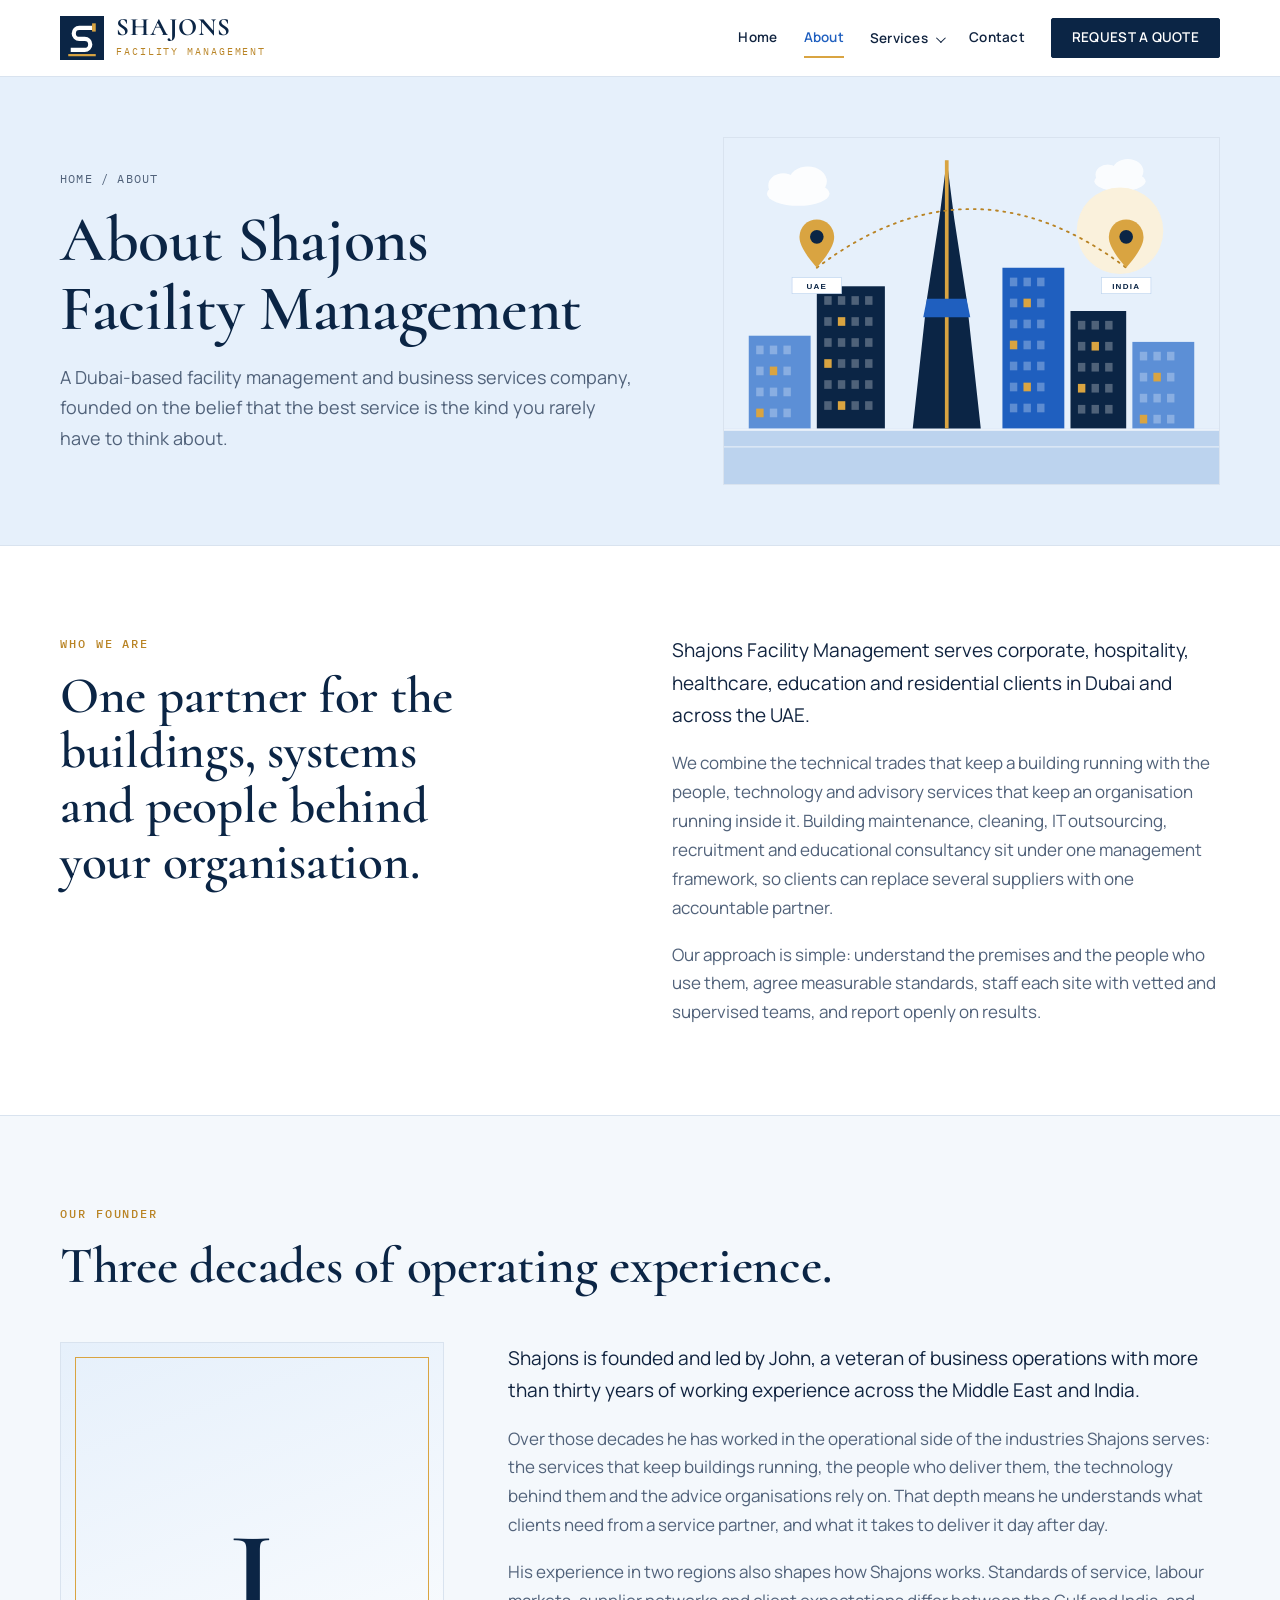
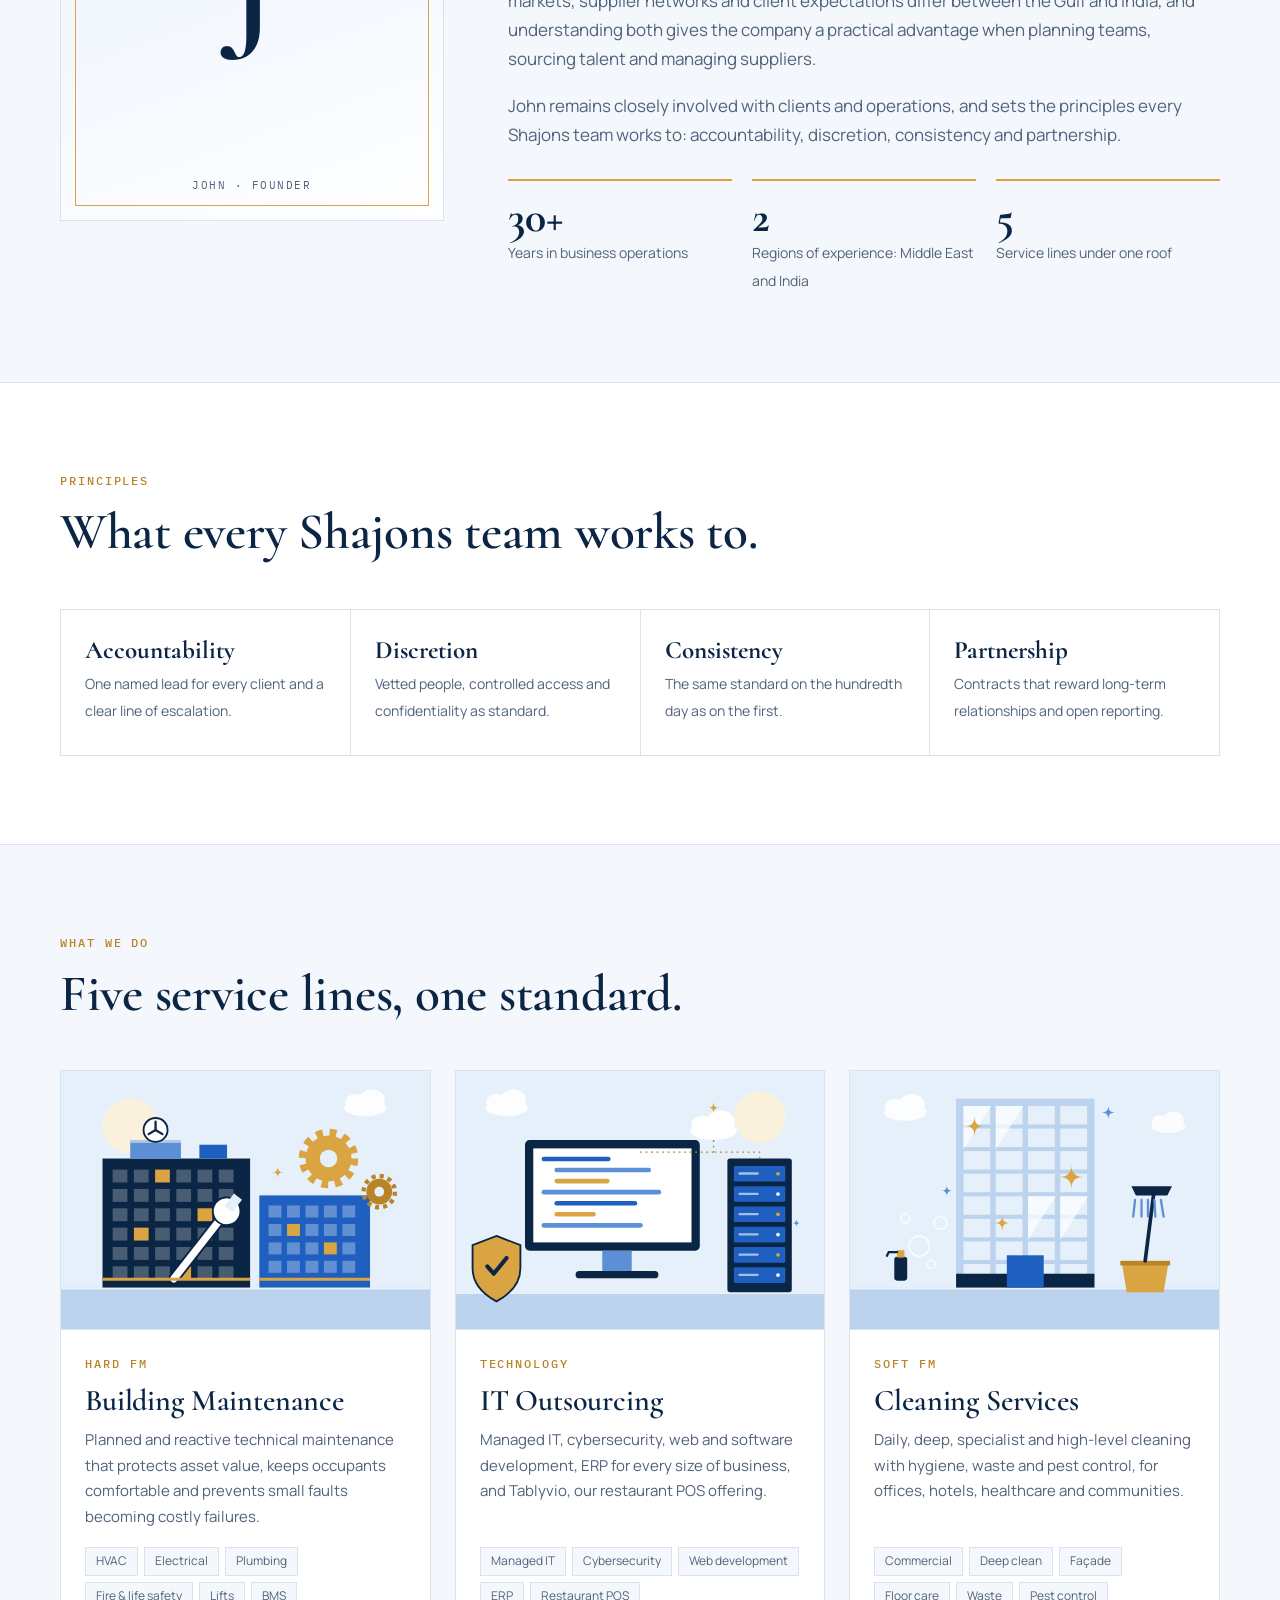
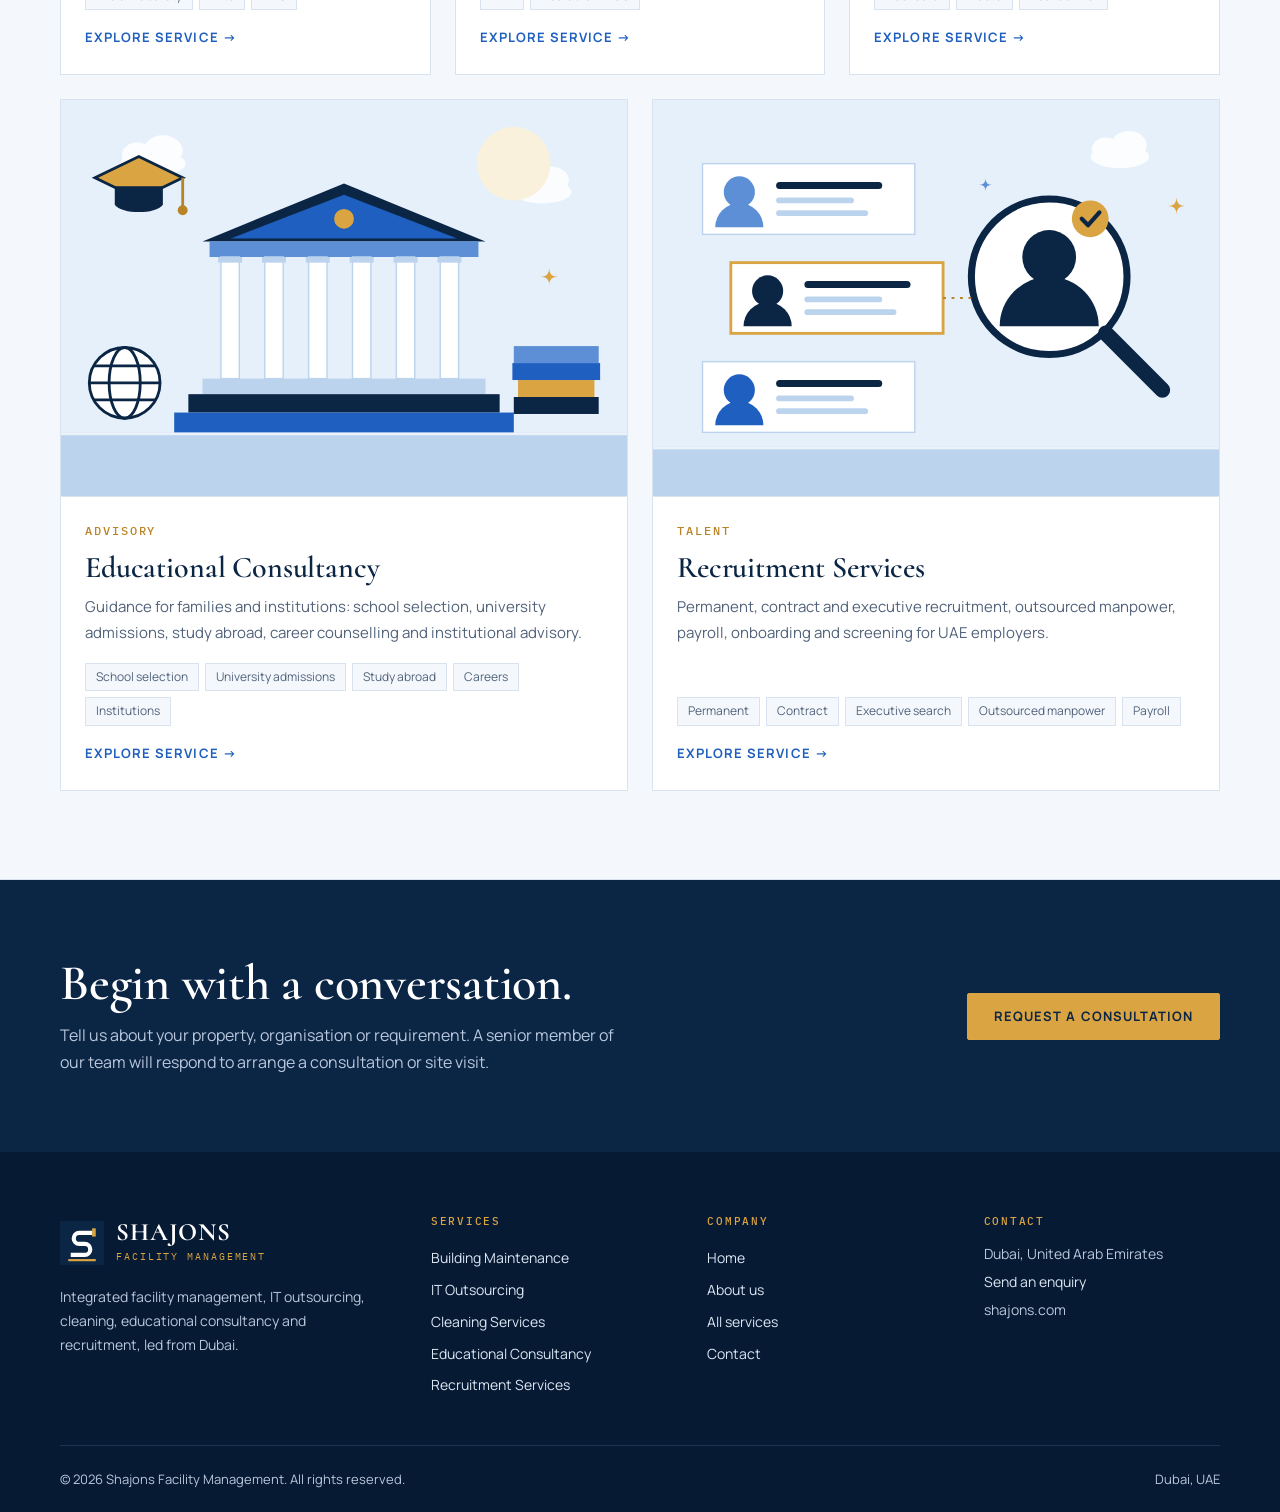
==== about.html @ c9ce4d41 "Add Shajons Facility Management website Multi-page static site: home, about, services overview, five" ====
<!doctype html>
<html lang="en">
<head>
<meta charset="utf-8">
<meta name="viewport" content="width=device-width, initial-scale=1, viewport-fit=cover">
<title>About Us | Shajons Facility Management</title>
<meta name="description" content="Shajons Facility Management is a Dubai-based company led by founder John, a veteran with over 30 years of business operations experience across the Middle East and India.">
<link rel="canonical" href="https://shajons.com/about.html">
<meta property="og:title" content="About Us | Shajons Facility Management">
<meta property="og:description" content="Shajons Facility Management is a Dubai-based company led by founder John, a veteran with over 30 years of business operations experience across the Middle East and India.">
<meta property="og:type" content="website">
<meta property="og:url" content="https://shajons.com/about.html">
<meta property="og:site_name" content="Shajons Facility Management">
<meta name="theme-color" content="#0B2545">
<link rel="icon" href="logo-mark.svg" type="image/svg+xml">
<link rel="preconnect" href="https://fonts.googleapis.com"><link rel="preconnect" href="https://fonts.gstatic.com" crossorigin>
<link href="https://fonts.googleapis.com/css2?family=Cormorant:ital,wght@0,500;0,600;0,700;1,500;1,600&family=Manrope:wght@400;500;600;700&family=IBM+Plex+Mono:wght@400;500&display=swap" rel="stylesheet">
<link rel="stylesheet" href="styles.css">

</head>
<body>
<svg xmlns="http://www.w3.org/2000/svg" aria-hidden="true" style="position:absolute;width:0;height:0;overflow:hidden">
<defs>
<symbol id="i-wrench" viewBox="0 0 24 24" fill="none" stroke="currentColor" stroke-width="1.6" stroke-linecap="round" stroke-linejoin="round"><path d="M14.7 6.3a4 4 0 0 0 5 5L12 19l-3-3 7.7-7.7"/><path d="M9 16 5 20a1.4 1.4 0 0 1-2-2l4-4"/><path d="M14.7 6.3a4 4 0 0 1 5-1l-2.4 2.4 1 1 2.4-2.4"/></symbol>
<symbol id="i-fan" viewBox="0 0 24 24" fill="none" stroke="currentColor" stroke-width="1.6" stroke-linecap="round" stroke-linejoin="round"><circle cx="12" cy="12" r="1.8"/><path d="M12 10.2C12 6 10 3 7 3c-2 0-2 3 0 5 1.5 1.4 3.200 2 5 2.200Z"/><path d="M13.800 12C18 12 21 10 21 7c0-2-3-2-5 0-1.400 1.500-2 3.200-2.200 5Z"/><path d="M12 13.800C12 18 14 21 17 21c2 0 2-3 0-5-1.500-1.400-3.200-2-5-2.200Z"/><path d="M10.200 12C6 12 3 14 3 17c0 2 3 2 5 0 1.400-1.500 2-3.200 2.200-5Z"/></symbol>
<symbol id="i-bolt" viewBox="0 0 24 24" fill="none" stroke="currentColor" stroke-width="1.6" stroke-linecap="round" stroke-linejoin="round"><path d="M13 2 4 14h7l-1 8 9-12h-7l1-8Z"/></symbol>
<symbol id="i-drop" viewBox="0 0 24 24" fill="none" stroke="currentColor" stroke-width="1.6" stroke-linecap="round" stroke-linejoin="round"><path d="M12 3s6 6.500 6 11a6 6 0 0 1-12 0c0-4.500 6-11 6-11Z"/><path d="M9.500 15a2.700 2.700 0 0 0 2.500 2"/></symbol>
<symbol id="i-flame" viewBox="0 0 24 24" fill="none" stroke="currentColor" stroke-width="1.6" stroke-linecap="round" stroke-linejoin="round"><path d="M12 3c1 3.500 5 5.500 5 10a5 5 0 0 1-10 0c0-2 1-3.200 2-4 .2 1.500 1 2.200 2 2.500C11 9 11 6 12 3Z"/></symbol>
<symbol id="i-lift" viewBox="0 0 24 24" fill="none" stroke="currentColor" stroke-width="1.6" stroke-linecap="round" stroke-linejoin="round"><rect x="4" y="3" width="16" height="18" rx="1.500"/><path d="M12 3v18"/><path d="m7.500 10 1.500-2 1.500 2M13.500 14l1.500 2 1.500-2"/></symbol>
<symbol id="i-sliders" viewBox="0 0 24 24" fill="none" stroke="currentColor" stroke-width="1.6" stroke-linecap="round" stroke-linejoin="round"><path d="M4 7h9M17 7h3M4 17h3M11 17h9"/><circle cx="15" cy="7" r="2"/><circle cx="9" cy="17" r="2"/></symbol>
<symbol id="i-brush" viewBox="0 0 24 24" fill="none" stroke="currentColor" stroke-width="1.6" stroke-linecap="round" stroke-linejoin="round"><rect x="4" y="3" width="14" height="6" rx="1"/><path d="M18 6h2v5h-8v3"/><rect x="10.500" y="14" width="3" height="7" rx="1"/></symbol>
<symbol id="i-leaf" viewBox="0 0 24 24" fill="none" stroke="currentColor" stroke-width="1.6" stroke-linecap="round" stroke-linejoin="round"><path d="M5 19c0-9 5-14 15-14 0 10-5 15-14 15"/><path d="M5 19c3-5 6-8 10-10"/></symbol>
<symbol id="i-gauge" viewBox="0 0 24 24" fill="none" stroke="currentColor" stroke-width="1.6" stroke-linecap="round" stroke-linejoin="round"><path d="M4 17a8 8 0 1 1 16 0"/><path d="m12 17 4-6"/><circle cx="12" cy="17" r="1"/></symbol>
<symbol id="i-headset" viewBox="0 0 24 24" fill="none" stroke="currentColor" stroke-width="1.6" stroke-linecap="round" stroke-linejoin="round"><path d="M4 14v-2a8 8 0 0 1 16 0v2"/><rect x="3" y="14" width="4" height="6" rx="1.500"/><rect x="17" y="14" width="4" height="6" rx="1.500"/><path d="M19 20c0 1.200-2 2-5 2"/></symbol>
<symbol id="i-monitor" viewBox="0 0 24 24" fill="none" stroke="currentColor" stroke-width="1.6" stroke-linecap="round" stroke-linejoin="round"><rect x="3" y="4" width="18" height="12" rx="1.500"/><path d="M8 20h8M12 16v4"/></symbol>
<symbol id="i-network" viewBox="0 0 24 24" fill="none" stroke="currentColor" stroke-width="1.6" stroke-linecap="round" stroke-linejoin="round"><rect x="9" y="3" width="6" height="5" rx="1"/><rect x="3" y="16" width="6" height="5" rx="1"/><rect x="15" y="16" width="6" height="5" rx="1"/><path d="M12 8v4M6 16v-4h12v4"/></symbol>
<symbol id="i-shield" viewBox="0 0 24 24" fill="none" stroke="currentColor" stroke-width="1.6" stroke-linecap="round" stroke-linejoin="round"><path d="M12 3 5 6v6c0 4.500 3 7.500 7 9 4-1.500 7-4.500 7-9V6l-7-3Z"/><path d="m9 12 2 2 4-4"/></symbol>
<symbol id="i-cloud" viewBox="0 0 24 24" fill="none" stroke="currentColor" stroke-width="1.6" stroke-linecap="round" stroke-linejoin="round"><path d="M7 18a4 4 0 0 1-.5-8A6 6 0 0 1 18 9.500 4.300 4.300 0 0 1 17.500 18H7Z"/></symbol>
<symbol id="i-code" viewBox="0 0 24 24" fill="none" stroke="currentColor" stroke-width="1.6" stroke-linecap="round" stroke-linejoin="round"><path d="m8 7-5 5 5 5M16 7l5 5-5 5M14 4l-4 16"/></symbol>
<symbol id="i-layout" viewBox="0 0 24 24" fill="none" stroke="currentColor" stroke-width="1.6" stroke-linecap="round" stroke-linejoin="round"><rect x="3" y="4" width="18" height="16" rx="1.500"/><path d="M3 9h18M9 9v11"/></symbol>
<symbol id="i-database" viewBox="0 0 24 24" fill="none" stroke="currentColor" stroke-width="1.6" stroke-linecap="round" stroke-linejoin="round"><ellipse cx="12" cy="6" rx="7" ry="3"/><path d="M5 6v6c0 1.700 3.100 3 7 3s7-1.300 7-3V6M5 12v6c0 1.700 3.100 3 7 3s7-1.300 7-3v-6"/></symbol>
<symbol id="i-phone" viewBox="0 0 24 24" fill="none" stroke="currentColor" stroke-width="1.6" stroke-linecap="round" stroke-linejoin="round"><rect x="7" y="2" width="10" height="20" rx="2"/><path d="M11 18h2"/></symbol>
<symbol id="i-receipt" viewBox="0 0 24 24" fill="none" stroke="currentColor" stroke-width="1.6" stroke-linecap="round" stroke-linejoin="round"><path d="M6 3h12v18l-3-2-3 2-3-2-3 2V3Z"/><path d="M9 8h6M9 12h6"/></symbol>
<symbol id="i-sparkle" viewBox="0 0 24 24" fill="none" stroke="currentColor" stroke-width="1.6" stroke-linecap="round" stroke-linejoin="round"><path d="M10 3c.6 4.500 2.500 6.400 7 7-4.500.6-6.400 2.500-7 7-.6-4.500-2.500-6.400-7-7 4.500-.6 6.400-2.500 7-7Z"/><path d="M18 15c.3 2 1 2.700 3 3-2 .3-2.700 1-3 3-.3-2-1-2.700-3-3 2-.3 2.700-1 3-3Z"/></symbol>
<symbol id="i-window" viewBox="0 0 24 24" fill="none" stroke="currentColor" stroke-width="1.6" stroke-linecap="round" stroke-linejoin="round"><rect x="4" y="3" width="16" height="18" rx="1"/><path d="M12 3v18M4 12h16"/></symbol>
<symbol id="i-recycle" viewBox="0 0 24 24" fill="none" stroke="currentColor" stroke-width="1.6" stroke-linecap="round" stroke-linejoin="round"><path d="M4 7h16M9 7V4h6v3M6 7l1 13h10l1-13M10 11v6M14 11v6"/></symbol>
<symbol id="i-bug" viewBox="0 0 24 24" fill="none" stroke="currentColor" stroke-width="1.6" stroke-linecap="round" stroke-linejoin="round"><rect x="8" y="8" width="8" height="12" rx="4"/><path d="M9 8a3 3 0 0 1 6 0M4 11h4M16 11h4M4 18h4M16 18h4M5 5l3 3M19 5l-3 3M12 12v8"/></symbol>
<symbol id="i-building" viewBox="0 0 24 24" fill="none" stroke="currentColor" stroke-width="1.6" stroke-linecap="round" stroke-linejoin="round"><rect x="5" y="3" width="10" height="18" rx="1"/><path d="M15 9h4v12h-4M8 7h4M8 11h4M8 15h4"/></symbol>
<symbol id="i-bed" viewBox="0 0 24 24" fill="none" stroke="currentColor" stroke-width="1.6" stroke-linecap="round" stroke-linejoin="round"><path d="M3 18V6M3 14h18v4M21 14v-2a3 3 0 0 0-3-3h-7v5"/><circle cx="7" cy="11" r="1.500"/></symbol>
<symbol id="i-cross" viewBox="0 0 24 24" fill="none" stroke="currentColor" stroke-width="1.6" stroke-linecap="round" stroke-linejoin="round"><rect x="4" y="4" width="16" height="16" rx="2"/><path d="M12 8v8M8 12h8"/></symbol>
<symbol id="i-cap" viewBox="0 0 24 24" fill="none" stroke="currentColor" stroke-width="1.6" stroke-linecap="round" stroke-linejoin="round"><path d="m2 9 10-5 10 5-10 5L2 9Z"/><path d="M6 11v5c2 2 10 2 12 0v-5M22 9v6"/></symbol>
<symbol id="i-book" viewBox="0 0 24 24" fill="none" stroke="currentColor" stroke-width="1.6" stroke-linecap="round" stroke-linejoin="round"><path d="M4 5a2 2 0 0 1 2-2h13v16H6a2 2 0 0 0-2 2V5Z"/><path d="M4 21h15M9 8h6"/></symbol>
<symbol id="i-globe" viewBox="0 0 24 24" fill="none" stroke="currentColor" stroke-width="1.6" stroke-linecap="round" stroke-linejoin="round"><circle cx="12" cy="12" r="9"/><path d="M3 12h18M12 3c3 3 3 15 0 18M12 3c-3 3-3 15 0 18"/></symbol>
<symbol id="i-compass" viewBox="0 0 24 24" fill="none" stroke="currentColor" stroke-width="1.6" stroke-linecap="round" stroke-linejoin="round"><circle cx="12" cy="12" r="9"/><path d="m15.500 8.500-2 5-5 2 2-5 5-2Z"/></symbol>
<symbol id="i-file" viewBox="0 0 24 24" fill="none" stroke="currentColor" stroke-width="1.6" stroke-linecap="round" stroke-linejoin="round"><path d="M6 3h8l4 4v14H6V3Z"/><path d="M14 3v4h4M9 12h6M9 16h6"/></symbol>
<symbol id="i-user" viewBox="0 0 24 24" fill="none" stroke="currentColor" stroke-width="1.6" stroke-linecap="round" stroke-linejoin="round"><circle cx="12" cy="8" r="4"/><path d="M4 21a8 8 0 0 1 16 0"/></symbol>
<symbol id="i-users" viewBox="0 0 24 24" fill="none" stroke="currentColor" stroke-width="1.6" stroke-linecap="round" stroke-linejoin="round"><circle cx="9" cy="8" r="3.500"/><path d="M2 20a7 7 0 0 1 14 0"/><circle cx="17" cy="9" r="2.500"/><path d="M18 14a6 6 0 0 1 4 6"/></symbol>
<symbol id="i-search" viewBox="0 0 24 24" fill="none" stroke="currentColor" stroke-width="1.6" stroke-linecap="round" stroke-linejoin="round"><circle cx="11" cy="11" r="7"/><path d="m21 21-5-5"/></symbol>
<symbol id="i-briefcase" viewBox="0 0 24 24" fill="none" stroke="currentColor" stroke-width="1.6" stroke-linecap="round" stroke-linejoin="round"><rect x="3" y="7" width="18" height="13" rx="1.500"/><path d="M9 7V4h6v3M3 13h18"/></symbol>
<symbol id="i-clock" viewBox="0 0 24 24" fill="none" stroke="currentColor" stroke-width="1.6" stroke-linecap="round" stroke-linejoin="round"><circle cx="12" cy="12" r="9"/><path d="M12 7v5l3 2"/></symbol>
<symbol id="i-wallet" viewBox="0 0 24 24" fill="none" stroke="currentColor" stroke-width="1.6" stroke-linecap="round" stroke-linejoin="round"><path d="M4 7a2 2 0 0 1 2-2h12v4M4 7v11a2 2 0 0 0 2 2h14V9H6a2 2 0 0 1-2-2Z"/><circle cx="16.500" cy="14.500" r="1"/></symbol>
<symbol id="i-badge" viewBox="0 0 24 24" fill="none" stroke="currentColor" stroke-width="1.6" stroke-linecap="round" stroke-linejoin="round"><circle cx="12" cy="9" r="6"/><path d="m8.500 14-1.500 7 5-3 5 3-1.500-7"/></symbol>
<symbol id="i-check" viewBox="0 0 24 24" fill="none" stroke="currentColor" stroke-width="2" stroke-linecap="round" stroke-linejoin="round"><path d="m5 12 5 5 9-10"/></symbol>
<symbol id="i-chart" viewBox="0 0 24 24" fill="none" stroke="currentColor" stroke-width="1.6" stroke-linecap="round" stroke-linejoin="round"><path d="M4 20V4M4 20h16"/><path d="M8 16v-4M12 16V8M16 16v-6"/></symbol>
<symbol id="i-kitchen" viewBox="0 0 24 24" fill="none" stroke="currentColor" stroke-width="1.6" stroke-linecap="round" stroke-linejoin="round"><path d="M6 14a4 4 0 0 1-1-7.800A5 5 0 0 1 15 5a4 4 0 0 1 3 7.200V14H6Z"/><path d="M6 14v6h12v-6"/></symbol>
<symbol id="i-layers" viewBox="0 0 24 24" fill="none" stroke="currentColor" stroke-width="1.6" stroke-linecap="round" stroke-linejoin="round"><path d="m12 3 9 5-9 5-9-5 9-5Z"/><path d="m3 13 9 5 9-5"/></symbol>
</defs>
</svg>

<a class="skip" href="#main">Skip to content</a>
<header class="top"><div class="wrap"><a class="brand" href="index.html" aria-label="Shajons Facility Management home"><img src="logo-mark.svg" alt="" width="44" height="44"><span><b>SHAJONS</b><small>Facility Management</small></span></a><button class="menu" id="menu" aria-expanded="false" aria-controls="nav" type="button">Menu</button><nav class="links" id="nav" aria-label="Primary"><a href="index.html">Home</a><a href="about.html" aria-current="page">About</a><div class="dd"><a href="services.html">Services</a><div class="dd-menu"><a href="building-maintenance.html">Building Maintenance</a><a href="it-outsourcing.html">IT Outsourcing</a><a href="cleaning-services.html">Cleaning Services</a><a href="educational-consultancy.html">Educational Consultancy</a><a href="recruitment-services.html">Recruitment Services</a></div></div><a href="contact.html">Contact</a><a class="btn" href="contact.html">Request a quote</a></nav></div></header>
<main id="main">

<div class="pagehead"><div class="wrap"><div><div class="crumbs"><a href="index.html">Home</a> / About</div>
<h1>About Shajons Facility Management</h1>
<p class="lede">A Dubai-based facility management and business services company, founded on the belief that the best service is the kind you rarely have to think about.</p></div>
<figure><img src="img/about.svg" alt="Illustration linking the UAE and India above a skyline" width="800" height="560"></figure></div></div>
<section><div class="wrap two"><div><div class="eyebrow">Who we are</div><h2 style="font-size:clamp(32px,4vw,52px);margin:14px 0 0">One partner for the buildings, systems and people behind your organisation.</h2></div>
<div class="prose"><p>Shajons Facility Management serves corporate, hospitality, healthcare, education and residential clients in Dubai and across the UAE.</p>
<p>We combine the technical trades that keep a building running with the people, technology and advisory services that keep an organisation running inside it. Building maintenance, cleaning, IT outsourcing, recruitment and educational consultancy sit under one management framework, so clients can replace several suppliers with one accountable partner.</p>
<p>Our approach is simple: understand the premises and the people who use them, agree measurable standards, staff each site with vetted and supervised teams, and report openly on results.</p></div></div></section>
<section class="alt" id="founder"><div class="wrap"><div class="sec-head"><div class="eyebrow">Our founder</div><h2>Three decades of operating experience.</h2></div>
<div class="founder"><div class="portrait" role="img" aria-label="Founder portrait placeholder"><span class="mono">J</span><small>John &middot; Founder</small></div>
<div><div class="prose"><p>Shajons is founded and led by John, a veteran of business operations with more than thirty years of working experience across the Middle East and India.</p>
<p>Over those decades he has worked in the operational side of the industries Shajons serves: the services that keep buildings running, the people who deliver them, the technology behind them and the advice organisations rely on. That depth means he understands what clients need from a service partner, and what it takes to deliver it day after day.</p>
<p>His experience in two regions also shapes how Shajons works. Standards of service, labour markets, supplier networks and client expectations differ between the Gulf and India, and understanding both gives the company a practical advantage when planning teams, sourcing talent and managing suppliers.</p>
<p>John remains closely involved with clients and operations, and sets the principles every Shajons team works to: accountability, discretion, consistency and partnership.</p></div>
<div class="facts"><div><b>30+</b><span>Years in business operations</span></div><div><b>2</b><span>Regions of experience: Middle East and India</span></div><div><b>5</b><span>Service lines under one roof</span></div></div></div></div></div></section>
<section><div class="wrap"><div class="sec-head"><div class="eyebrow">Principles</div><h2>What every Shajons team works to.</h2></div><div class="tiles"><div><b>Accountability</b><span>One named lead for every client and a clear line of escalation.</span></div><div><b>Discretion</b><span>Vetted people, controlled access and confidentiality as standard.</span></div><div><b>Consistency</b><span>The same standard on the hundredth day as on the first.</span></div><div><b>Partnership</b><span>Contracts that reward long-term relationships and open reporting.</span></div></div></div></section>
<section class="alt"><div class="wrap"><div class="sec-head"><div class="eyebrow">What we do</div><h2>Five service lines, one standard.</h2></div><div class="svc-grid"><a class="svc-card" href="building-maintenance.html"><img src="img/maintenance.svg" alt="" width="800" height="560" loading="lazy"><div class="body"><div class="eyebrow">Hard FM</div><h3>Building Maintenance</h3><p>Planned and reactive technical maintenance that protects asset value, keeps occupants comfortable and prevents small faults becoming costly failures.</p><div class="tags"><span>HVAC</span><span>Electrical</span><span>Plumbing</span><span>Fire &amp; life safety</span><span>Lifts</span><span>BMS</span></div><span class="more">Explore service &rarr;</span></div></a><a class="svc-card" href="it-outsourcing.html"><img src="img/it.svg" alt="" width="800" height="560" loading="lazy"><div class="body"><div class="eyebrow">Technology</div><h3>IT Outsourcing</h3><p>Managed IT, cybersecurity, web and software development, ERP for every size of business, and Tablyvio, our restaurant POS offering.</p><div class="tags"><span>Managed IT</span><span>Cybersecurity</span><span>Web development</span><span>ERP</span><span>Restaurant POS</span></div><span class="more">Explore service &rarr;</span></div></a><a class="svc-card" href="cleaning-services.html"><img src="img/cleaning.svg" alt="" width="800" height="560" loading="lazy"><div class="body"><div class="eyebrow">Soft FM</div><h3>Cleaning Services</h3><p>Daily, deep, specialist and high-level cleaning with hygiene, waste and pest control, for offices, hotels, healthcare and communities.</p><div class="tags"><span>Commercial</span><span>Deep clean</span><span>Façade</span><span>Floor care</span><span>Waste</span><span>Pest control</span></div><span class="more">Explore service &rarr;</span></div></a><a class="svc-card" href="educational-consultancy.html"><img src="img/education.svg" alt="" width="800" height="560" loading="lazy"><div class="body"><div class="eyebrow">Advisory</div><h3>Educational Consultancy</h3><p>Guidance for families and institutions: school selection, university admissions, study abroad, career counselling and institutional advisory.</p><div class="tags"><span>School selection</span><span>University admissions</span><span>Study abroad</span><span>Careers</span><span>Institutions</span></div><span class="more">Explore service &rarr;</span></div></a><a class="svc-card" href="recruitment-services.html"><img src="img/recruitment.svg" alt="" width="800" height="560" loading="lazy"><div class="body"><div class="eyebrow">Talent</div><h3>Recruitment Services</h3><p>Permanent, contract and executive recruitment, outsourced manpower, payroll, onboarding and screening for UAE employers.</p><div class="tags"><span>Permanent</span><span>Contract</span><span>Executive search</span><span>Outsourced manpower</span><span>Payroll</span></div><span class="more">Explore service &rarr;</span></div></a></div></div></section>
<div class="ctaband"><div class="wrap"><div><h2>Begin with a conversation.</h2><p>Tell us about your property, organisation or requirement. A senior member of our team will respond to arrange a consultation or site visit.</p></div><a class="btn gold" href="contact.html">Request a consultation</a></div></div>
</main>
<footer><div class="wrap"><div class="cols"><div class="about"><a class="brand" href="index.html"><img src="logo-mark.svg" alt="" width="44" height="44"><span><b>SHAJONS</b><small>Facility Management</small></span></a><p>Integrated facility management, IT outsourcing, cleaning, educational consultancy and recruitment, led from Dubai.</p></div><div><h4>Services</h4><a href="building-maintenance.html">Building Maintenance</a><a href="it-outsourcing.html">IT Outsourcing</a><a href="cleaning-services.html">Cleaning Services</a><a href="educational-consultancy.html">Educational Consultancy</a><a href="recruitment-services.html">Recruitment Services</a></div><div><h4>Company</h4><a href="index.html">Home</a><a href="about.html">About us</a><a href="services.html">All services</a><a href="contact.html">Contact</a></div><div><h4>Contact</h4><span>Dubai, United Arab Emirates</span><a href="contact.html">Send an enquiry</a><span>shajons.com</span></div></div><div class="legal"><span>&copy; <span id="yr">2026</span> Shajons Facility Management. All rights reserved.</span><span>Dubai, UAE</span></div></div></footer>
<script src="site.js"></script>
</body>
</html>
---- styles.css ----
/* Shajons Facility Management: bright corporate theme. Layout: white header, soft sky hero with illustration, alternating white/mist sections, one navy CTA band and footer. */
:root{
  --navy:#0B2545; --blue:#1F5FBF; --sky:#E6F0FB; --mist:#F4F8FC; --white:#FFFFFF;
  --gold:#B98425; --gold-bright:#D9A441; --gold-soft:#FAF1DC;
  --ink:#10233F; --muted:#51627A; --line:#D9E3EF;
  --display:"Cormorant","Cormorant Garamond",Georgia,"Times New Roman",serif;
  --body:"Manrope",system-ui,-apple-system,"Segoe UI",Roboto,sans-serif;
  --mono:"IBM Plex Mono",ui-monospace,Menlo,Consolas,monospace;
  color-scheme:light;
}
*{box-sizing:border-box}
html{scroll-behavior:smooth;scroll-padding-top:84px;-webkit-text-size-adjust:100%}
body{margin:0;background:var(--white);color:var(--ink);font-family:var(--body);font-size:16px;line-height:1.7;-webkit-font-smoothing:antialiased}
img,svg{max-width:100%}
a{color:var(--blue)}
h1,h2,h3,h4{font-family:var(--display);font-weight:600;line-height:1.08;margin:0;color:var(--navy);text-wrap:balance;letter-spacing:-.005em}
p{margin:0}
ul{margin:0;padding:0;list-style:none}
.wrap{max-width:1200px;margin:0 auto;padding-left:max(20px,env(safe-area-inset-left,0px));padding-right:max(20px,env(safe-area-inset-right,0px))}
.eyebrow{font-family:var(--mono);font-size:12px;letter-spacing:.16em;text-transform:uppercase;color:var(--gold);font-weight:500}
:focus-visible{outline:2px solid var(--blue);outline-offset:3px}
.skip{position:absolute;left:-999px;top:8px;background:var(--navy);color:#fff;padding:10px 14px;z-index:100}
.skip:focus{left:8px}

/* buttons */
.btn{display:inline-flex;align-items:center;justify-content:center;gap:10px;font:700 13px/1 var(--body);letter-spacing:.08em;text-transform:uppercase;text-decoration:none;padding:16px 26px;border:1.5px solid var(--navy);background:var(--navy);color:#fff;cursor:pointer;border-radius:2px;transition:background .15s,color .15s}
.btn:hover{background:#fff;color:var(--navy)}
.btn.gold{background:var(--gold-bright);border-color:var(--gold-bright);color:var(--navy)}
.btn.gold:hover{background:transparent;color:var(--gold-bright)}
.btn.line{background:transparent;color:var(--navy)}
.btn.line:hover{background:var(--navy);color:#fff}
.btn.light{background:transparent;border-color:#fff;color:#fff}
.btn.light:hover{background:#fff;color:var(--navy)}

/* header */
header.top{position:sticky;top:0;z-index:50;background:rgba(255,255,255,.96);border-bottom:1px solid var(--line);padding-top:env(safe-area-inset-top,0px)}
.top .wrap{display:flex;align-items:center;justify-content:space-between;gap:20px;min-height:76px}
.brand{display:flex;align-items:center;gap:12px;text-decoration:none;color:var(--navy);min-width:0}
.brand img{width:44px;height:44px;display:block;flex:none}
.brand b{display:block;font-family:var(--display);font-weight:700;font-size:25px;letter-spacing:.04em;line-height:1;color:var(--navy)}
.brand small{display:block;font-family:var(--mono);font-size:9.5px;letter-spacing:.2em;text-transform:uppercase;color:var(--gold);margin-top:4px;white-space:nowrap}
nav.links{display:flex;gap:26px;align-items:center}
nav.links a{font-size:13.5px;font-weight:600;letter-spacing:.02em;text-decoration:none;color:var(--ink);padding:8px 0;border-bottom:2px solid transparent}
nav.links a:hover,nav.links a[aria-current="page"]{color:var(--blue);border-color:var(--gold-bright)}
nav.links .btn{padding:12px 20px;border-bottom:1.5px solid var(--navy);color:#fff}
nav.links .btn:hover{color:var(--navy)}
.menu{display:none;background:none;border:1.5px solid var(--navy);color:var(--navy);padding:10px 14px;font:700 12px var(--body);letter-spacing:.1em;text-transform:uppercase;cursor:pointer;border-radius:2px}

/* hero */
.hero{background:var(--sky);border-bottom:1px solid var(--line);overflow:hidden}
.hero .wrap{display:grid;grid-template-columns:minmax(0,1.05fr) minmax(0,.95fr);gap:56px;align-items:center;padding-block:72px}
.hero h1{font-size:clamp(42px,5.6vw,78px);margin:20px 0 22px;font-weight:600}
.hero h1 em{font-style:italic;color:var(--gold)}
.hero .lede{max-width:560px;font-size:18px;color:var(--muted)}
.cta{display:flex;flex-wrap:wrap;gap:14px;margin-top:34px}
.hero figure{margin:0;position:relative}
.hero figure img{display:block;width:100%;height:auto;border:1px solid var(--line);background:#fff}
.hero figure::after{content:"";position:absolute;right:-14px;bottom:-14px;width:46%;height:46%;border:2px solid var(--gold-bright);z-index:-1}
.hero .proof{display:flex;flex-wrap:wrap;gap:10px 26px;margin-top:34px;font-size:14px;color:var(--ink);font-weight:600}
.hero .proof span{display:flex;align-items:center;gap:8px}
.hero .proof svg{width:18px;height:18px;color:var(--gold)}

/* page head (inner pages) */
.pagehead{background:var(--sky);border-bottom:1px solid var(--line)}
.pagehead .wrap{display:grid;grid-template-columns:minmax(0,1.1fr) minmax(0,.9fr);gap:56px;align-items:center;padding-block:60px}
.crumbs{font-family:var(--mono);font-size:12px;letter-spacing:.1em;text-transform:uppercase;color:var(--muted)}
.crumbs a{color:var(--muted);text-decoration:none}
.crumbs a:hover{color:var(--blue)}
.pagehead h1{font-size:clamp(38px,5vw,68px);margin:16px 0 18px}
.pagehead p.lede{font-size:18px;color:var(--muted);max-width:580px}
.pagehead figure{margin:0}
.pagehead figure img{display:block;width:100%;height:auto;border:1px solid var(--line);background:#fff}
.pagehead .jump{display:flex;flex-wrap:wrap;gap:8px;margin-top:26px}
.pagehead .jump a{font-size:13px;font-weight:600;text-decoration:none;color:var(--navy);background:#fff;border:1px solid var(--line);padding:8px 14px;border-radius:2px}
.pagehead .jump a:hover{border-color:var(--gold-bright);color:var(--blue)}

section{padding-block:88px}
section.alt{background:var(--mist);border-block:1px solid var(--line)}
.sec-head{max-width:780px;margin-bottom:48px}
.sec-head h2{font-size:clamp(32px,4vw,52px);margin:14px 0 16px}
.sec-head p{color:var(--muted);font-size:17px}
.two{display:grid;grid-template-columns:minmax(0,1fr) minmax(0,1fr);gap:64px;align-items:start}
.two.center{align-items:center}
.prose{display:flex;flex-direction:column;gap:18px;color:var(--muted);font-size:17px}
.prose p:first-child{color:var(--ink);font-size:19px}
.prose h3{font-size:30px;color:var(--navy);margin-top:10px}
.pic{margin:0}
.pic img{display:block;width:100%;height:auto;border:1px solid var(--line);background:#fff}
.pic figcaption{font-size:12.5px;color:var(--muted);margin-top:8px;font-family:var(--mono);letter-spacing:.04em}

/* strip */
.strip{background:#fff;border-bottom:1px solid var(--line)}
.strip .wrap{display:grid;grid-template-columns:repeat(4,minmax(0,1fr))}
.strip .c{padding:26px 24px 26px 0;margin-right:24px;border-right:1px solid var(--line)}
.strip .c:last-child{border-right:0;margin-right:0}
.strip b{display:block;font-family:var(--display);font-weight:700;font-size:24px;line-height:1.15;color:var(--navy);margin-bottom:4px}
.strip span{font-size:14px;color:var(--muted)}

/* service cards (home + overview) */
.svc-grid{display:grid;grid-template-columns:repeat(6,minmax(0,1fr));gap:24px}
.svc-card{grid-column:span 2;display:flex;flex-direction:column;background:#fff;border:1px solid var(--line);text-decoration:none;color:inherit;transition:border-color .15s,transform .15s}
.svc-card:nth-child(4),.svc-card:nth-child(5){grid-column:span 3}
.svc-card:hover{border-color:var(--gold-bright);transform:translateY(-3px)}
.svc-card img{display:block;width:100%;height:auto;border-bottom:1px solid var(--line);background:var(--sky)}
.svc-card .body{padding:24px 24px 26px;display:flex;flex-direction:column;gap:10px;flex:1}
.svc-card h3{font-size:30px}
.svc-card p{color:var(--muted);font-size:15px}
.svc-card .tags{display:flex;flex-wrap:wrap;gap:6px;margin-top:auto;padding-top:8px}
.svc-card .tags span{font-size:12px;background:var(--mist);border:1px solid var(--line);padding:3px 10px;color:var(--muted)}
.svc-card .more{font-weight:700;font-size:13px;letter-spacing:.08em;text-transform:uppercase;color:var(--blue);margin-top:6px}

/* category cards */
.cat-grid{display:grid;grid-template-columns:repeat(3,minmax(0,1fr));gap:24px}
.cat{background:#fff;border:1px solid var(--line);padding:28px 26px 30px;display:flex;flex-direction:column;gap:12px}
.cat .ico{width:52px;height:52px;background:var(--gold-soft);display:grid;place-items:center;color:var(--gold);border-radius:2px}
.cat .ico svg{width:28px;height:28px}
.cat h3{font-size:27px}
.cat p{font-size:14.5px;color:var(--muted)}
.cat ul{margin-top:4px;display:grid;gap:7px;border-top:1px solid var(--line);padding-top:14px}
.cat li{position:relative;padding-left:20px;font-size:14px;color:var(--ink)}
.cat li::before{content:"";position:absolute;left:0;top:.72em;width:9px;height:1.5px;background:var(--gold-bright)}
section.alt .cat{background:#fff}

/* check list, tiles */
.checks{display:grid;gap:12px}
.checks li{position:relative;padding-left:30px;color:var(--ink);font-size:16px}
.checks li::before{content:"";position:absolute;left:0;top:.38em;width:16px;height:16px;border:1.5px solid var(--gold);border-radius:50%;background:radial-gradient(circle,var(--gold) 38%,transparent 42%)}
.tiles{display:grid;grid-template-columns:repeat(4,minmax(0,1fr));border-top:1px solid var(--line);border-left:1px solid var(--line);background:#fff}
.tiles.three{grid-template-columns:repeat(3,minmax(0,1fr))}
.tiles div{padding:26px 24px 30px;border-right:1px solid var(--line);border-bottom:1px solid var(--line)}
.tiles b{display:block;font-family:var(--display);font-size:25px;font-weight:700;color:var(--navy);line-height:1.15;margin-bottom:6px}
.tiles span{font-size:14px;color:var(--muted)}

/* process */
.steps{display:grid;grid-template-columns:repeat(4,minmax(0,1fr));gap:0;counter-reset:s}
.steps li{counter-increment:s;padding:26px 26px 6px 0;margin-right:26px;border-top:2px solid var(--gold-bright)}
.steps li:last-child{margin-right:0}
.steps li::before{content:"0" counter(s);font-family:var(--mono);font-size:12px;letter-spacing:.14em;color:var(--gold);display:block;margin-bottom:14px}
.steps h3{font-size:27px;margin-bottom:8px}
.steps p{font-size:14.5px;color:var(--muted)}

/* two-column comparison */
.compare{display:grid;grid-template-columns:repeat(2,minmax(0,1fr));gap:24px}
.compare .col{background:#fff;border:1px solid var(--line);padding:32px 30px}
.compare .col.feature{border-color:var(--gold-bright);box-shadow:0 0 0 1px var(--gold-bright) inset}
.compare h3{font-size:32px;margin:10px 0 12px}
.compare p{color:var(--muted);font-size:15px;margin-bottom:16px}

/* Tablyvio */
.tab-hero{display:grid;grid-template-columns:minmax(0,.9fr) minmax(0,1.1fr);gap:56px;align-items:center}
.tab-badge{display:inline-flex;align-items:center;gap:10px;background:var(--navy);color:#fff;font-family:var(--mono);font-size:12px;letter-spacing:.14em;text-transform:uppercase;padding:8px 14px;border-radius:2px}
.tab-badge i{width:8px;height:8px;background:var(--gold-bright);display:block;border-radius:50%}
.shots{display:grid;grid-template-columns:repeat(2,minmax(0,1fr));gap:20px}
.shot{margin:0;background:#fff;border:1px solid var(--line);padding:12px}
.shot img{display:block;width:100%;height:auto;border:1px solid var(--line)}
.shot figcaption{font-size:13px;color:var(--ink);padding:10px 4px 2px;font-weight:600}
.shot figcaption small{display:block;font-weight:400;color:var(--muted);font-size:12.5px}

/* founder */
.founder{display:grid;grid-template-columns:minmax(0,.7fr) minmax(0,1.3fr);gap:64px;align-items:start}
.portrait{aspect-ratio:4/5;background:linear-gradient(160deg,var(--sky),#fff);border:1px solid var(--line);display:grid;place-items:center;position:relative;max-width:100%}
.portrait::after{content:"";position:absolute;inset:14px;border:1.5px solid var(--gold-bright);pointer-events:none}
.portrait .mono{font-family:var(--display);font-size:140px;font-weight:600;color:var(--navy);line-height:1}
.portrait small{position:absolute;bottom:26px;left:0;right:0;text-align:center;font-family:var(--mono);font-size:11px;letter-spacing:.14em;text-transform:uppercase;color:var(--muted)}
.facts{display:grid;grid-template-columns:repeat(3,minmax(0,1fr));gap:20px;margin-top:30px}
.facts div{border-top:2px solid var(--gold-bright);padding-top:14px}
.facts b{display:block;font-family:var(--display);font-size:44px;font-weight:700;color:var(--navy);line-height:1}
.facts span{font-size:14px;color:var(--muted)}

/* faq */
.faq{display:grid;gap:0;border-top:1px solid var(--line)}
.faq details{border-bottom:1px solid var(--line);padding:20px 0}
.faq summary{cursor:pointer;font-family:var(--display);font-size:24px;font-weight:600;color:var(--navy);list-style:none;display:flex;justify-content:space-between;gap:16px}
.faq summary::-webkit-details-marker{display:none}
.faq summary::after{content:"+";font-family:var(--body);color:var(--gold);font-size:24px;line-height:1}
.faq details[open] summary::after{content:"\2212"}
.faq p{margin-top:12px;color:var(--muted);max-width:760px}

/* cta band */
.ctaband{background:var(--navy);color:#fff;padding-block:76px}
.ctaband .wrap{display:flex;flex-wrap:wrap;gap:28px 48px;align-items:center;justify-content:space-between}
.ctaband h2{color:#fff;font-size:clamp(32px,4vw,50px);max-width:640px}
.ctaband p{color:#B9C7DB;margin-top:12px;max-width:560px}

/* contact */
.contact{display:grid;grid-template-columns:minmax(0,.85fr) minmax(0,1.15fr);gap:64px}
.contact dl{margin:30px 0 0;display:grid;gap:20px}
.contact dt{font-family:var(--mono);font-size:11px;letter-spacing:.16em;text-transform:uppercase;color:var(--gold)}
.contact dd{margin:4px 0 0;color:var(--ink)}
form.enq{display:grid;grid-template-columns:repeat(2,minmax(0,1fr));gap:20px;background:#fff;border:1px solid var(--line);padding:34px 32px}
form.enq .full{grid-column:1/-1}
form.enq label{display:block;font-family:var(--mono);font-size:11px;letter-spacing:.14em;text-transform:uppercase;color:var(--muted);margin-bottom:6px}
form.enq input,form.enq select,form.enq textarea{width:100%;font:400 16px var(--body);color:var(--ink);background:var(--mist);border:1px solid var(--line);padding:12px 14px;border-radius:2px}
form.enq textarea{min-height:130px;resize:vertical}
form.enq input:focus,form.enq select:focus,form.enq textarea:focus{outline:none;border-color:var(--blue);background:#fff}
.hp{position:absolute;left:-9999px}
#msg{font-size:14px;color:var(--blue);min-height:22px}

/* footer */
footer{background:#071A33;color:#B9C7DB;padding-top:64px;font-size:14px}
footer .cols{display:grid;grid-template-columns:1.4fr 1fr 1fr 1fr;gap:40px;padding-bottom:44px}
footer h4{font-family:var(--mono);font-size:11px;letter-spacing:.16em;text-transform:uppercase;color:var(--gold-bright);font-weight:500;margin-bottom:14px}
footer a{color:#DCE6F3;text-decoration:none;display:block;padding:4px 0}
footer a:hover{color:var(--gold-bright)}
footer .brand b,footer .brand{color:#fff}
footer .brand small{color:var(--gold-bright)}
footer .about p{margin-top:16px;max-width:320px}
footer .legal{border-top:1px solid #1B3355;padding-block:22px;display:flex;flex-wrap:wrap;justify-content:space-between;gap:10px;font-size:13px}

@media (max-width:1020px){
  nav.links{display:none}
  nav.links.open{display:flex;position:absolute;top:100%;left:0;right:0;flex-direction:column;align-items:stretch;gap:0;background:#fff;border-bottom:1px solid var(--line);padding:8px max(20px,env(safe-area-inset-left,0px)) 20px;box-shadow:0 14px 24px rgba(11,37,69,.08)}
  nav.links.open a{padding:15px 0;border-bottom:1px solid var(--line);font-size:15px}
  nav.links.open .btn{margin-top:14px;text-align:center}
  .menu{display:block}
  .hero .wrap,.pagehead .wrap,.two,.tab-hero,.founder,.contact{grid-template-columns:minmax(0,1fr);gap:40px}
  .hero .wrap{padding-block:48px}
  .pagehead .wrap{padding-block:44px}
  .svc-grid{grid-template-columns:minmax(0,1fr) minmax(0,1fr)}
  .svc-card,.svc-card:nth-child(4),.svc-card:nth-child(5){grid-column:span 1}
  .svc-card:nth-child(5){grid-column:span 2}
  .cat-grid{grid-template-columns:repeat(2,minmax(0,1fr))}
  .tiles,.tiles.three{grid-template-columns:repeat(2,minmax(0,1fr))}
  .steps{grid-template-columns:repeat(2,minmax(0,1fr));row-gap:28px}
  .strip .wrap{grid-template-columns:repeat(2,minmax(0,1fr))}
  .strip .c{border-right:0;margin-right:0;border-bottom:1px solid var(--line)}
  footer .cols{grid-template-columns:1fr 1fr}
  .portrait{max-width:340px}
  section{padding-block:64px}
}
@media (max-width:640px){
  .svc-grid,.cat-grid,.tiles,.tiles.three,.steps,.strip .wrap,.compare,.shots,.facts,form.enq{grid-template-columns:minmax(0,1fr)}
  .svc-card:nth-child(5){grid-column:span 1}
  .steps li{margin-right:0}
  .brand small{display:none}
  .brand b{font-size:22px}
  .hero h1{font-size:40px}
  form.enq{padding:24px 20px}
  footer .cols{grid-template-columns:minmax(0,1fr);gap:28px}
  .cta .btn{width:100%}
  .ctaband .btn{width:100%}
}
@media (prefers-reduced-motion:reduce){html{scroll-behavior:auto}.svc-card{transition:none}.svc-card:hover{transform:none}}

/* services dropdown */
.dd{position:relative}
.dd>a::after{content:"";display:inline-block;width:6px;height:6px;border-right:1.5px solid currentColor;border-bottom:1.5px solid currentColor;transform:rotate(45deg) translateY(-2px);margin-left:8px}
.dd-menu{display:none;position:absolute;top:100%;left:-18px;min-width:290px;background:#fff;border:1px solid var(--line);box-shadow:0 18px 32px rgba(11,37,69,.10);padding:10px 0;z-index:60}
.dd:hover .dd-menu,.dd:focus-within .dd-menu{display:block}
.dd-menu a{display:block;padding:11px 22px;border-bottom:0!important;font-size:14px}
.dd-menu a:hover{background:var(--mist)}
@media (max-width:1020px){
  .dd>a::after{display:none}
  .dd-menu{display:block;position:static;border:0;box-shadow:none;padding:0 0 0 14px;min-width:0}
  .dd-menu a{padding:13px 0;border-bottom:1px solid var(--line)!important;font-size:14.5px;color:var(--muted)}
}
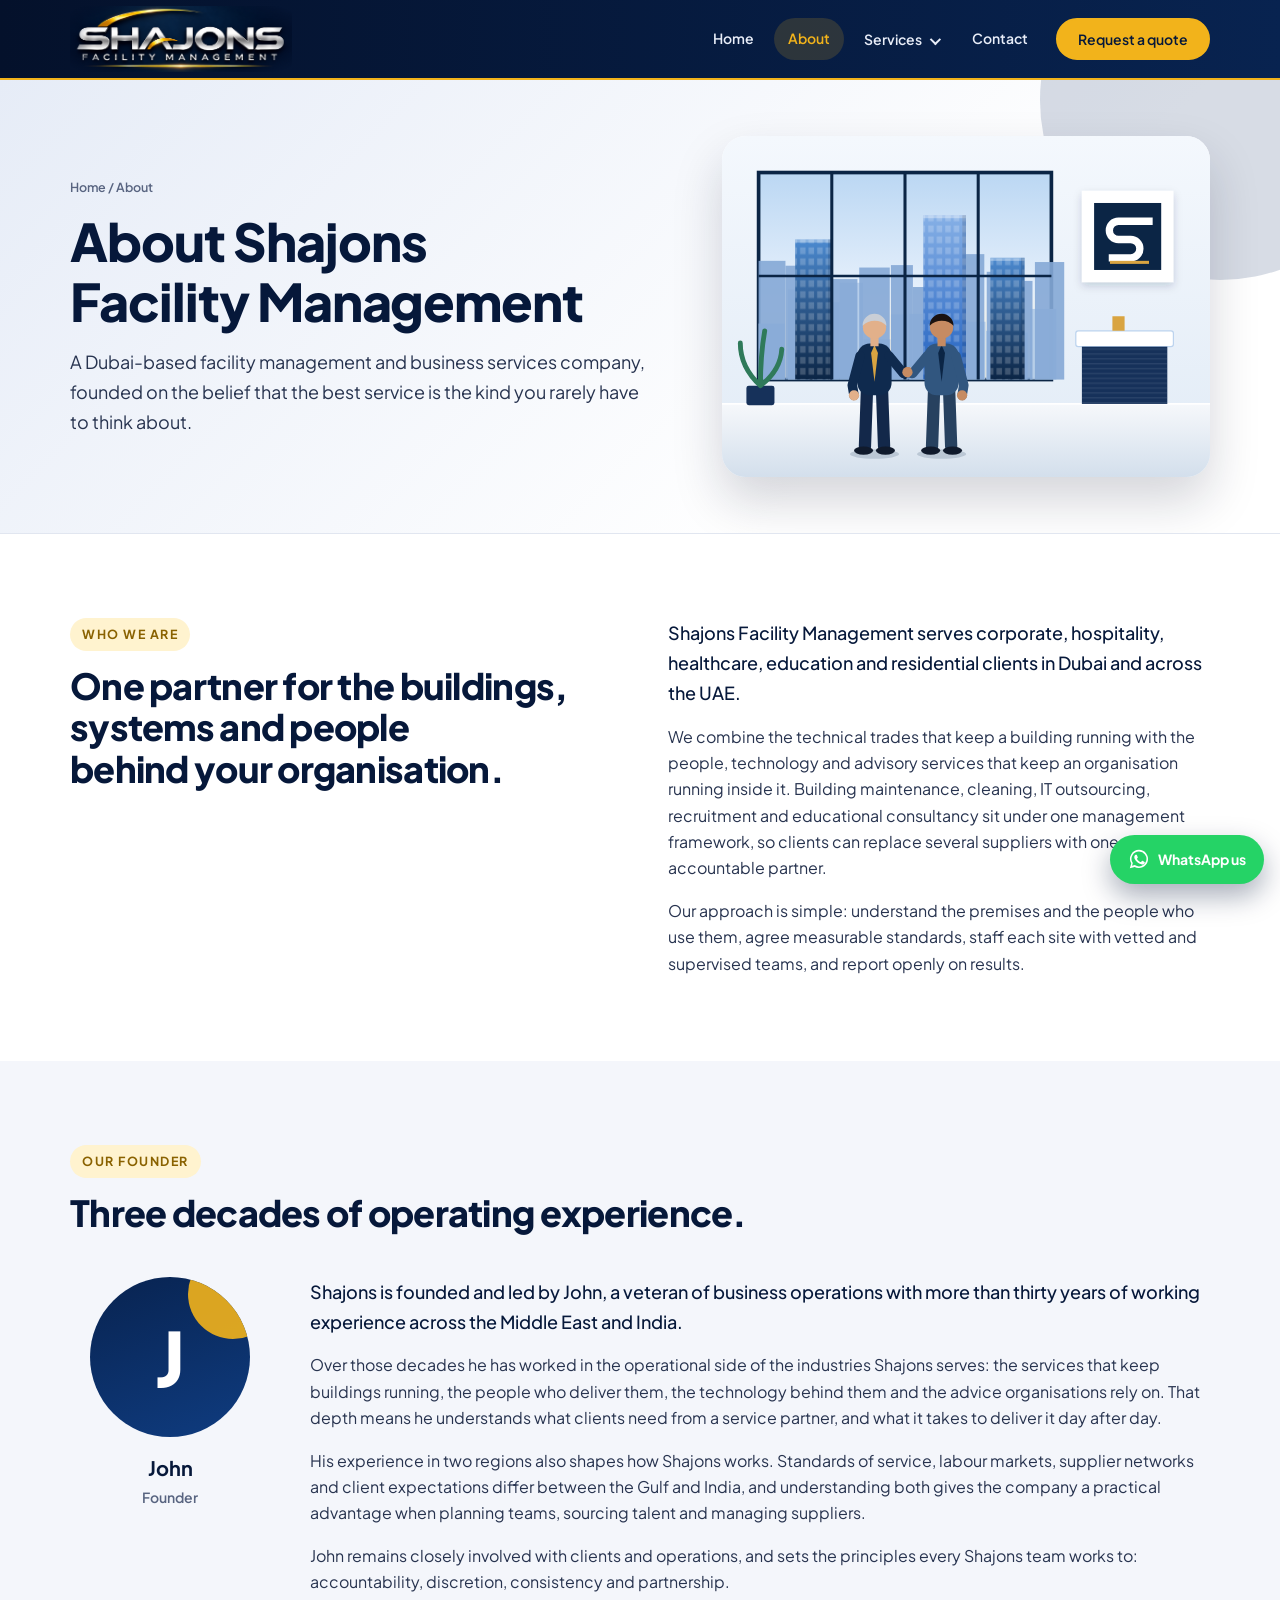
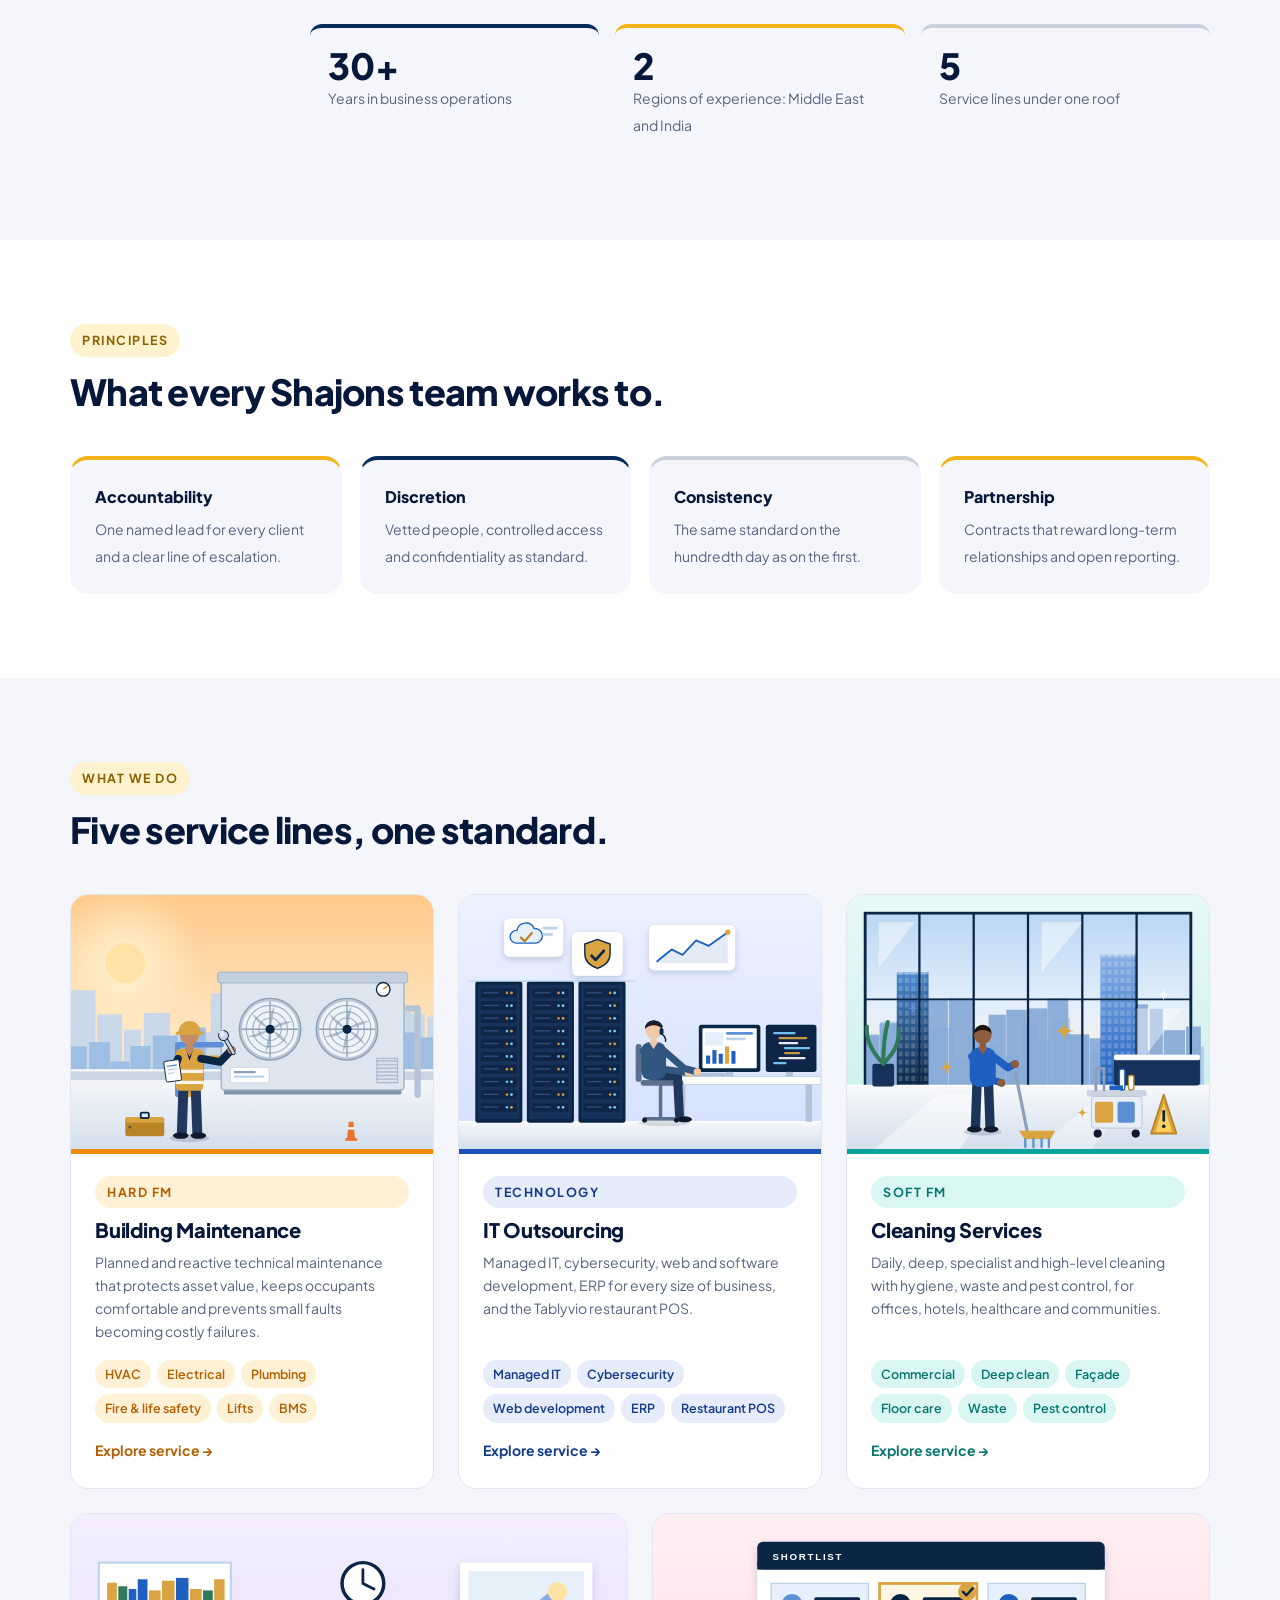
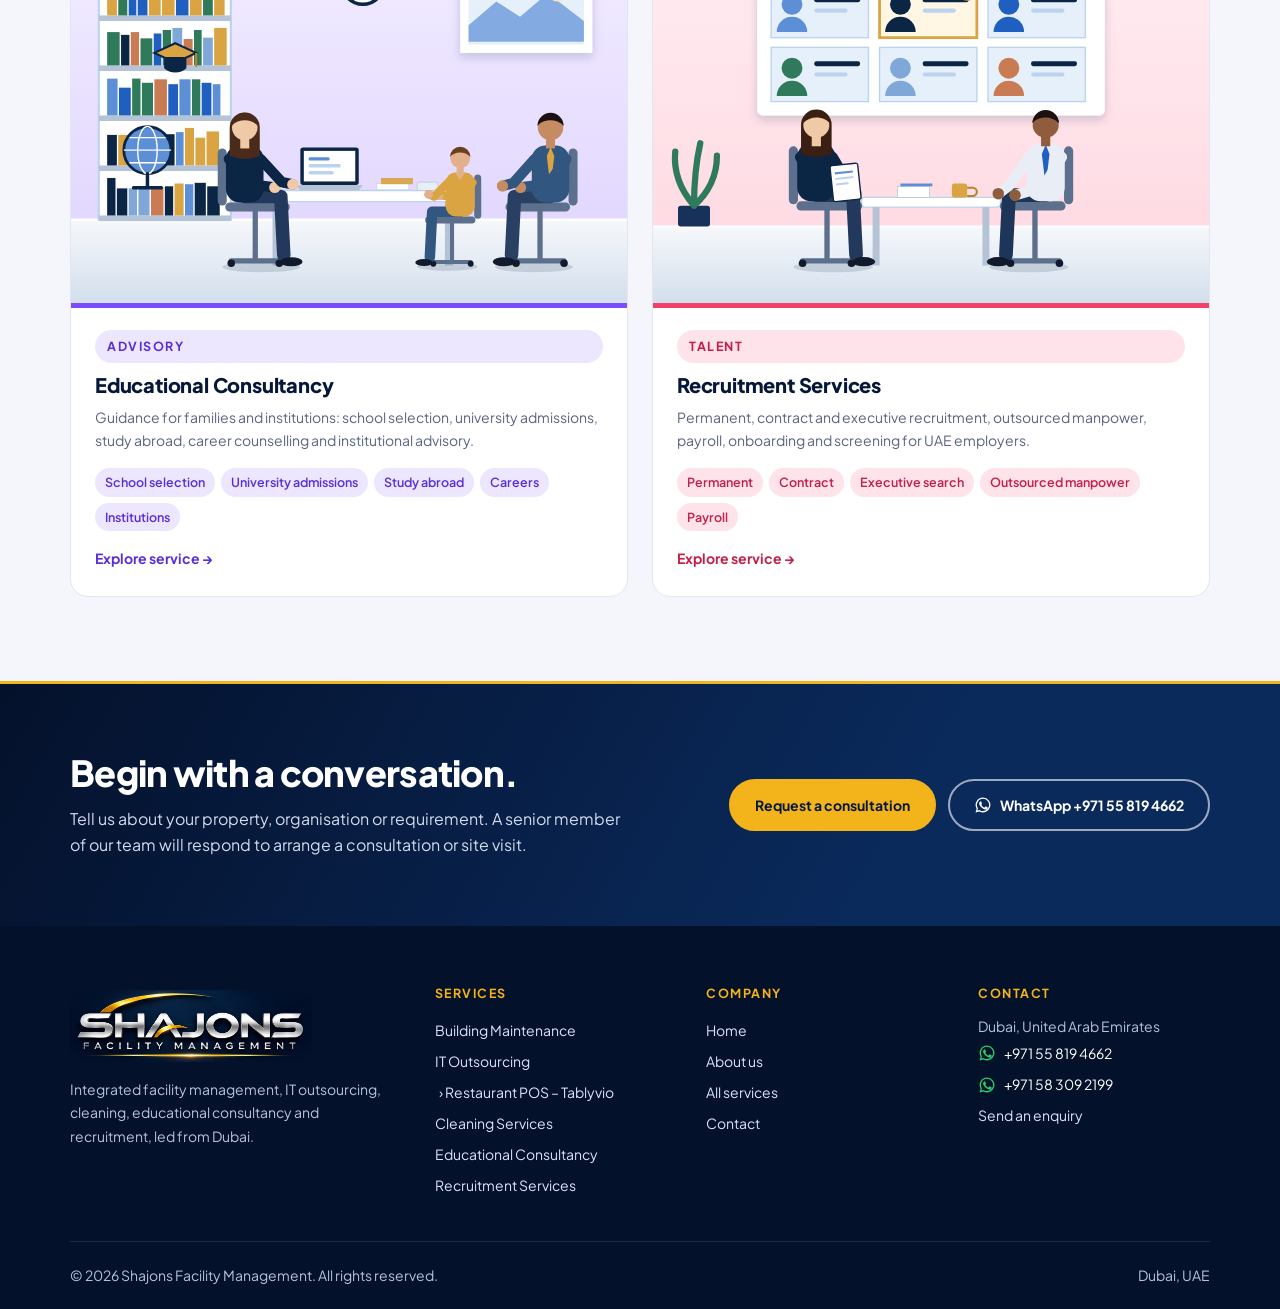
==== commit 287f28fa: "Redesign: logo theme, single typeface, Tablyvio page, WhatsApp contacts Co-Authored-By: Claude Sonne" ====
--- a/about.html
+++ b/about.html
@@ -11,10 +11,11 @@
 <meta property="og:type" content="website">
 <meta property="og:url" content="https://shajons.com/about.html">
 <meta property="og:site_name" content="Shajons Facility Management">
-<meta name="theme-color" content="#0B2545">
-<link rel="icon" href="logo-mark.svg" type="image/svg+xml">
+<meta name="theme-color" content="#06183A">
+<link rel="icon" href="img/favicon.png" type="image/png">
+<meta property="og:image" content="https://shajons.com/img/og.png">
 <link rel="preconnect" href="https://fonts.googleapis.com"><link rel="preconnect" href="https://fonts.gstatic.com" crossorigin>
-<link href="https://fonts.googleapis.com/css2?family=Cormorant:ital,wght@0,500;0,600;0,700;1,500;1,600&family=Manrope:wght@400;500;600;700&family=IBM+Plex+Mono:wght@400;500&display=swap" rel="stylesheet">
+<link href="https://fonts.googleapis.com/css2?family=Plus+Jakarta+Sans:wght@400;500;600;700;800&display=swap" rel="stylesheet">
 <link rel="stylesheet" href="styles.css">
 
 </head>
@@ -65,32 +66,33 @@
 <symbol id="i-kitchen" viewBox="0 0 24 24" fill="none" stroke="currentColor" stroke-width="1.6" stroke-linecap="round" stroke-linejoin="round"><path d="M6 14a4 4 0 0 1-1-7.800A5 5 0 0 1 15 5a4 4 0 0 1 3 7.200V14H6Z"/><path d="M6 14v6h12v-6"/></symbol>
 <symbol id="i-layers" viewBox="0 0 24 24" fill="none" stroke="currentColor" stroke-width="1.6" stroke-linecap="round" stroke-linejoin="round"><path d="m12 3 9 5-9 5-9-5 9-5Z"/><path d="m3 13 9 5 9-5"/></symbol>
 </defs>
-</svg>
+<symbol id="i-whatsapp" viewBox="0 0 24 24"><path fill="currentColor" d="M12.04 2a9.9 9.9 0 0 0-8.5 14.9L2 22l5.25-1.38A9.9 9.9 0 1 0 12.04 2zm0 1.8a8.1 8.1 0 1 1-4.2 15.04l-.3-.18-3.1.82.83-3.02-.2-.31A8.1 8.1 0 0 1 12.04 3.8zM8.6 7.4c-.2 0-.5.07-.75.35-.26.28-.98.96-.98 2.34s1 2.7 1.14 2.88c.14.19 1.95 3.1 4.8 4.22 2.37.93 2.85.75 3.37.7.52-.05 1.66-.68 1.9-1.33.23-.65.23-1.2.16-1.33-.07-.12-.26-.19-.54-.33-.28-.14-1.66-.82-1.92-.91-.26-.1-.45-.14-.63.14-.19.28-.72.91-.88 1.1-.16.18-.33.2-.6.07-.28-.14-1.19-.44-2.26-1.4-.84-.75-1.4-1.67-1.57-1.95-.16-.28-.02-.43.12-.57.13-.12.28-.33.42-.5.14-.16.19-.28.28-.47.1-.19.05-.35-.02-.5-.07-.14-.62-1.52-.86-2.08-.22-.54-.45-.47-.63-.48h-.54z"/></symbol></svg>
 
 <a class="skip" href="#main">Skip to content</a>
-<header class="top"><div class="wrap"><a class="brand" href="index.html" aria-label="Shajons Facility Management home"><img src="logo-mark.svg" alt="" width="44" height="44"><span><b>SHAJONS</b><small>Facility Management</small></span></a><button class="menu" id="menu" aria-expanded="false" aria-controls="nav" type="button">Menu</button><nav class="links" id="nav" aria-label="Primary"><a href="index.html">Home</a><a href="about.html" aria-current="page">About</a><div class="dd"><a href="services.html">Services</a><div class="dd-menu"><a href="building-maintenance.html">Building Maintenance</a><a href="it-outsourcing.html">IT Outsourcing</a><a href="cleaning-services.html">Cleaning Services</a><a href="educational-consultancy.html">Educational Consultancy</a><a href="recruitment-services.html">Recruitment Services</a></div></div><a href="contact.html">Contact</a><a class="btn" href="contact.html">Request a quote</a></nav></div></header>
-<main id="main">
+<header class="top"><div class="wrap"><a class="brand" href="index.html" aria-label="Shajons Facility Management home"><img src="img/logo.png" alt="Shajons Facility Management" width="960" height="286"></a><button class="menu" id="menu" aria-expanded="false" aria-controls="nav" type="button">Menu</button><nav class="links" id="nav" aria-label="Primary"><a href="index.html">Home</a><a href="about.html" aria-current="page">About</a><div class="dd"><a href="services.html">Services</a><div class="dd-menu"><a href="building-maintenance.html">Building Maintenance</a><a href="it-outsourcing.html">IT Outsourcing</a><a class="sub" href="restaurant-pos-tablyvio.html">Restaurant POS &ndash; Tablyvio</a><a href="cleaning-services.html">Cleaning Services</a><a href="educational-consultancy.html">Educational Consultancy</a><a href="recruitment-services.html">Recruitment Services</a></div></div><a href="contact.html">Contact</a><a class="btn" href="contact.html">Request a quote</a></nav></div></header>
+<main id="main" class="">
 
 <div class="pagehead"><div class="wrap"><div><div class="crumbs"><a href="index.html">Home</a> / About</div>
 <h1>About Shajons Facility Management</h1>
 <p class="lede">A Dubai-based facility management and business services company, founded on the belief that the best service is the kind you rarely have to think about.</p></div>
 <figure><img src="img/about.svg" alt="Illustration linking the UAE and India above a skyline" width="800" height="560"></figure></div></div>
-<section><div class="wrap two"><div><div class="eyebrow">Who we are</div><h2 style="font-size:clamp(32px,4vw,52px);margin:14px 0 0">One partner for the buildings, systems and people behind your organisation.</h2></div>
+<section><div class="wrap two"><div><div class="eyebrow">Who we are</div><h2>One partner for the buildings, systems and people behind your organisation.</h2></div>
 <div class="prose"><p>Shajons Facility Management serves corporate, hospitality, healthcare, education and residential clients in Dubai and across the UAE.</p>
 <p>We combine the technical trades that keep a building running with the people, technology and advisory services that keep an organisation running inside it. Building maintenance, cleaning, IT outsourcing, recruitment and educational consultancy sit under one management framework, so clients can replace several suppliers with one accountable partner.</p>
 <p>Our approach is simple: understand the premises and the people who use them, agree measurable standards, staff each site with vetted and supervised teams, and report openly on results.</p></div></div></section>
 <section class="alt" id="founder"><div class="wrap"><div class="sec-head"><div class="eyebrow">Our founder</div><h2>Three decades of operating experience.</h2></div>
-<div class="founder"><div class="portrait" role="img" aria-label="Founder portrait placeholder"><span class="mono">J</span><small>John &middot; Founder</small></div>
+<div class="founder"><div class="who"><div class="portrait" role="img" aria-label="Founder portrait placeholder"><span class="mono">J</span></div><b>John</b><span>Founder</span></div>
 <div><div class="prose"><p>Shajons is founded and led by John, a veteran of business operations with more than thirty years of working experience across the Middle East and India.</p>
 <p>Over those decades he has worked in the operational side of the industries Shajons serves: the services that keep buildings running, the people who deliver them, the technology behind them and the advice organisations rely on. That depth means he understands what clients need from a service partner, and what it takes to deliver it day after day.</p>
 <p>His experience in two regions also shapes how Shajons works. Standards of service, labour markets, supplier networks and client expectations differ between the Gulf and India, and understanding both gives the company a practical advantage when planning teams, sourcing talent and managing suppliers.</p>
 <p>John remains closely involved with clients and operations, and sets the principles every Shajons team works to: accountability, discretion, consistency and partnership.</p></div>
 <div class="facts"><div><b>30+</b><span>Years in business operations</span></div><div><b>2</b><span>Regions of experience: Middle East and India</span></div><div><b>5</b><span>Service lines under one roof</span></div></div></div></div></div></section>
 <section><div class="wrap"><div class="sec-head"><div class="eyebrow">Principles</div><h2>What every Shajons team works to.</h2></div><div class="tiles"><div><b>Accountability</b><span>One named lead for every client and a clear line of escalation.</span></div><div><b>Discretion</b><span>Vetted people, controlled access and confidentiality as standard.</span></div><div><b>Consistency</b><span>The same standard on the hundredth day as on the first.</span></div><div><b>Partnership</b><span>Contracts that reward long-term relationships and open reporting.</span></div></div></div></section>
-<section class="alt"><div class="wrap"><div class="sec-head"><div class="eyebrow">What we do</div><h2>Five service lines, one standard.</h2></div><div class="svc-grid"><a class="svc-card" href="building-maintenance.html"><img src="img/maintenance.svg" alt="" width="800" height="560" loading="lazy"><div class="body"><div class="eyebrow">Hard FM</div><h3>Building Maintenance</h3><p>Planned and reactive technical maintenance that protects asset value, keeps occupants comfortable and prevents small faults becoming costly failures.</p><div class="tags"><span>HVAC</span><span>Electrical</span><span>Plumbing</span><span>Fire &amp; life safety</span><span>Lifts</span><span>BMS</span></div><span class="more">Explore service &rarr;</span></div></a><a class="svc-card" href="it-outsourcing.html"><img src="img/it.svg" alt="" width="800" height="560" loading="lazy"><div class="body"><div class="eyebrow">Technology</div><h3>IT Outsourcing</h3><p>Managed IT, cybersecurity, web and software development, ERP for every size of business, and Tablyvio, our restaurant POS offering.</p><div class="tags"><span>Managed IT</span><span>Cybersecurity</span><span>Web development</span><span>ERP</span><span>Restaurant POS</span></div><span class="more">Explore service &rarr;</span></div></a><a class="svc-card" href="cleaning-services.html"><img src="img/cleaning.svg" alt="" width="800" height="560" loading="lazy"><div class="body"><div class="eyebrow">Soft FM</div><h3>Cleaning Services</h3><p>Daily, deep, specialist and high-level cleaning with hygiene, waste and pest control, for offices, hotels, healthcare and communities.</p><div class="tags"><span>Commercial</span><span>Deep clean</span><span>Façade</span><span>Floor care</span><span>Waste</span><span>Pest control</span></div><span class="more">Explore service &rarr;</span></div></a><a class="svc-card" href="educational-consultancy.html"><img src="img/education.svg" alt="" width="800" height="560" loading="lazy"><div class="body"><div class="eyebrow">Advisory</div><h3>Educational Consultancy</h3><p>Guidance for families and institutions: school selection, university admissions, study abroad, career counselling and institutional advisory.</p><div class="tags"><span>School selection</span><span>University admissions</span><span>Study abroad</span><span>Careers</span><span>Institutions</span></div><span class="more">Explore service &rarr;</span></div></a><a class="svc-card" href="recruitment-services.html"><img src="img/recruitment.svg" alt="" width="800" height="560" loading="lazy"><div class="body"><div class="eyebrow">Talent</div><h3>Recruitment Services</h3><p>Permanent, contract and executive recruitment, outsourced manpower, payroll, onboarding and screening for UAE employers.</p><div class="tags"><span>Permanent</span><span>Contract</span><span>Executive search</span><span>Outsourced manpower</span><span>Payroll</span></div><span class="more">Explore service &rarr;</span></div></a></div></div></section>
-<div class="ctaband"><div class="wrap"><div><h2>Begin with a conversation.</h2><p>Tell us about your property, organisation or requirement. A senior member of our team will respond to arrange a consultation or site visit.</p></div><a class="btn gold" href="contact.html">Request a consultation</a></div></div>
+<section class="alt"><div class="wrap"><div class="sec-head"><div class="eyebrow">What we do</div><h2>Five service lines, one standard.</h2></div><div class="svc-grid"><a class="svc-card s-maintenance" href="building-maintenance.html"><img src="img/maintenance.svg" alt="" width="800" height="560" loading="lazy"><div class="body"><div class="eyebrow">Hard FM</div><h3>Building Maintenance</h3><p>Planned and reactive technical maintenance that protects asset value, keeps occupants comfortable and prevents small faults becoming costly failures.</p><div class="tags"><span>HVAC</span><span>Electrical</span><span>Plumbing</span><span>Fire &amp; life safety</span><span>Lifts</span><span>BMS</span></div><span class="more">Explore service &rarr;</span></div></a><a class="svc-card s-it" href="it-outsourcing.html"><img src="img/it.svg" alt="" width="800" height="560" loading="lazy"><div class="body"><div class="eyebrow">Technology</div><h3>IT Outsourcing</h3><p>Managed IT, cybersecurity, web and software development, ERP for every size of business, and the Tablyvio restaurant POS.</p><div class="tags"><span>Managed IT</span><span>Cybersecurity</span><span>Web development</span><span>ERP</span><span>Restaurant POS</span></div><span class="more">Explore service &rarr;</span></div></a><a class="svc-card s-cleaning" href="cleaning-services.html"><img src="img/cleaning.svg" alt="" width="800" height="560" loading="lazy"><div class="body"><div class="eyebrow">Soft FM</div><h3>Cleaning Services</h3><p>Daily, deep, specialist and high-level cleaning with hygiene, waste and pest control, for offices, hotels, healthcare and communities.</p><div class="tags"><span>Commercial</span><span>Deep clean</span><span>Façade</span><span>Floor care</span><span>Waste</span><span>Pest control</span></div><span class="more">Explore service &rarr;</span></div></a><a class="svc-card s-education" href="educational-consultancy.html"><img src="img/education.svg" alt="" width="800" height="560" loading="lazy"><div class="body"><div class="eyebrow">Advisory</div><h3>Educational Consultancy</h3><p>Guidance for families and institutions: school selection, university admissions, study abroad, career counselling and institutional advisory.</p><div class="tags"><span>School selection</span><span>University admissions</span><span>Study abroad</span><span>Careers</span><span>Institutions</span></div><span class="more">Explore service &rarr;</span></div></a><a class="svc-card s-recruitment" href="recruitment-services.html"><img src="img/recruitment.svg" alt="" width="800" height="560" loading="lazy"><div class="body"><div class="eyebrow">Talent</div><h3>Recruitment Services</h3><p>Permanent, contract and executive recruitment, outsourced manpower, payroll, onboarding and screening for UAE employers.</p><div class="tags"><span>Permanent</span><span>Contract</span><span>Executive search</span><span>Outsourced manpower</span><span>Payroll</span></div><span class="more">Explore service &rarr;</span></div></a></div></div></section>
+<div class="ctaband"><div class="wrap"><div><h2>Begin with a conversation.</h2><p>Tell us about your property, organisation or requirement. A senior member of our team will respond to arrange a consultation or site visit.</p></div><div class="cta-r"><a class="btn gold" href="contact.html">Request a consultation</a><a class="btn light" href="https://wa.me/971558194662?text=Hello%20Shajons%2C%20I%20would%20like%20to%20make%20an%20enquiry." target="_blank" rel="noopener"><svg aria-hidden="true" focusable="false"><use href="#i-whatsapp"/></svg><span>WhatsApp +971 55 819 4662</span></a></div></div></div>
 </main>
-<footer><div class="wrap"><div class="cols"><div class="about"><a class="brand" href="index.html"><img src="logo-mark.svg" alt="" width="44" height="44"><span><b>SHAJONS</b><small>Facility Management</small></span></a><p>Integrated facility management, IT outsourcing, cleaning, educational consultancy and recruitment, led from Dubai.</p></div><div><h4>Services</h4><a href="building-maintenance.html">Building Maintenance</a><a href="it-outsourcing.html">IT Outsourcing</a><a href="cleaning-services.html">Cleaning Services</a><a href="educational-consultancy.html">Educational Consultancy</a><a href="recruitment-services.html">Recruitment Services</a></div><div><h4>Company</h4><a href="index.html">Home</a><a href="about.html">About us</a><a href="services.html">All services</a><a href="contact.html">Contact</a></div><div><h4>Contact</h4><span>Dubai, United Arab Emirates</span><a href="contact.html">Send an enquiry</a><span>shajons.com</span></div></div><div class="legal"><span>&copy; <span id="yr">2026</span> Shajons Facility Management. All rights reserved.</span><span>Dubai, UAE</span></div></div></footer>
+<footer><div class="wrap"><div class="cols"><div class="about"><a class="brand" href="index.html"><img src="img/logo.png" alt="Shajons Facility Management" width="960" height="286"></a><p>Integrated facility management, IT outsourcing, cleaning, educational consultancy and recruitment, led from Dubai.</p></div><div><h4>Services</h4><a href="building-maintenance.html">Building Maintenance</a><a href="it-outsourcing.html">IT Outsourcing</a><a href="restaurant-pos-tablyvio.html">&nbsp;&nbsp;&rsaquo; Restaurant POS &ndash; Tablyvio</a><a href="cleaning-services.html">Cleaning Services</a><a href="educational-consultancy.html">Educational Consultancy</a><a href="recruitment-services.html">Recruitment Services</a></div><div><h4>Company</h4><a href="index.html">Home</a><a href="about.html">About us</a><a href="services.html">All services</a><a href="contact.html">Contact</a></div><div><h4>Contact</h4><span>Dubai, United Arab Emirates</span><a class="wa-link" href="https://wa.me/971558194662?text=Hello%20Shajons%2C%20I%20would%20like%20to%20make%20an%20enquiry." target="_blank" rel="noopener"><svg aria-hidden="true" focusable="false"><use href="#i-whatsapp"/></svg><span>+971 55 819 4662</span></a><a class="wa-link" href="https://wa.me/971583092199?text=Hello%20Shajons%2C%20I%20would%20like%20to%20make%20an%20enquiry." target="_blank" rel="noopener"><svg aria-hidden="true" focusable="false"><use href="#i-whatsapp"/></svg><span>+971 58 309 2199</span></a><a href="contact.html">Send an enquiry</a></div></div><div class="legal"><span>&copy; <span id="yr">2026</span> Shajons Facility Management. All rights reserved.</span><span>Dubai, UAE</span></div></div></footer>
+<a class="fab" href="https://wa.me/971558194662?text=Hello%20Shajons%2C%20I%20would%20like%20to%20make%20an%20enquiry." target="_blank" rel="noopener"><svg aria-hidden="true" focusable="false"><use href="#i-whatsapp"/></svg><span>WhatsApp us</span></a>
 <script src="site.js"></script>
 </body>
 </html>
--- a/styles.css
+++ b/styles.css
@@ -1,256 +1,399 @@
-/* Shajons Facility Management: bright corporate theme. Layout: white header, soft sky hero with illustration, alternating white/mist sections, one navy CTA band and footer. */
+/* Shajons Facility Management — one typeface (Plus Jakarta Sans), one type scale, vivid palette with a colour per service. */
 :root{
-  --navy:#0B2545; --blue:#1F5FBF; --sky:#E6F0FB; --mist:#F4F8FC; --white:#FFFFFF;
-  --gold:#B98425; --gold-bright:#D9A441; --gold-soft:#FAF1DC;
-  --ink:#10233F; --muted:#51627A; --line:#D9E3EF;
-  --display:"Cormorant","Cormorant Garamond",Georgia,"Times New Roman",serif;
-  --body:"Manrope",system-ui,-apple-system,"Segoe UI",Roboto,sans-serif;
-  --mono:"IBM Plex Mono",ui-monospace,Menlo,Consolas,monospace;
+  --ink:#06183A; --ink2:#0A2A5C; --text:#27334F; --muted:#586480; --line:#E1E6F0;
+  --bg:#FFFFFF; --soft:#F4F6FB; --blue:#0A2A5C; --blue-d:#06183A; --blue-soft:#E6ECF7;
+  --sun:#F2B31B; --sun-soft:#FFF3CF; --gold-d:#8A6200; --silver:#C9D1DE;
+  --acc:var(--blue); --acc-d:var(--blue-d); --acc-soft:var(--blue-soft);
+  --font:"Plus Jakarta Sans",system-ui,-apple-system,"Segoe UI",Roboto,sans-serif;
+  /* type scale */
+  --t-label:12.5px; --t-small:14px; --t-body:16px; --t-lede:18px; --t-h3:20px;
+  --t-h2:clamp(26px,3.2vw,36px); --t-h1:clamp(32px,4.8vw,52px);
+  --r:18px; --r-s:12px;
   color-scheme:light;
 }
+.s-maintenance{--acc:#F08A00;--acc-d:#B35F00;--acc-soft:#FFF1D6}
+.s-it{--acc:#1E4FB8;--acc-d:#143A8C;--acc-soft:#E6ECF9}
+.s-cleaning{--acc:#0AA39B;--acc-d:#07766F;--acc-soft:#D9F6F3}
+.s-education{--acc:#7C4DFF;--acc-d:#5A2FD6;--acc-soft:#EDE6FF}
+.s-recruitment{--acc:#F2406B;--acc-d:#C21F49;--acc-soft:#FFE3EA}
+.s-tablyvio{--acc:#0E9F6E;--acc-d:#0A7550;--acc-soft:#D8F5E9}
 *{box-sizing:border-box}
-html{scroll-behavior:smooth;scroll-padding-top:84px;-webkit-text-size-adjust:100%}
-body{margin:0;background:var(--white);color:var(--ink);font-family:var(--body);font-size:16px;line-height:1.7;-webkit-font-smoothing:antialiased}
+html{scroll-behavior:smooth;scroll-padding-top:90px;-webkit-text-size-adjust:100%}
+body{margin:0;background:var(--bg);color:var(--text);font-family:var(--font);font-size:var(--t-body);line-height:1.65;-webkit-font-smoothing:antialiased}
 img,svg{max-width:100%}
 a{color:var(--blue)}
-h1,h2,h3,h4{font-family:var(--display);font-weight:600;line-height:1.08;margin:0;color:var(--navy);text-wrap:balance;letter-spacing:-.005em}
-p{margin:0}
-ul{margin:0;padding:0;list-style:none}
-.wrap{max-width:1200px;margin:0 auto;padding-left:max(20px,env(safe-area-inset-left,0px));padding-right:max(20px,env(safe-area-inset-right,0px))}
-.eyebrow{font-family:var(--mono);font-size:12px;letter-spacing:.16em;text-transform:uppercase;color:var(--gold);font-weight:500}
-:focus-visible{outline:2px solid var(--blue);outline-offset:3px}
-.skip{position:absolute;left:-999px;top:8px;background:var(--navy);color:#fff;padding:10px 14px;z-index:100}
+h1,h2,h3,h4{font-family:var(--font);font-weight:800;line-height:1.15;margin:0;color:var(--ink);text-wrap:balance;letter-spacing:-.02em}
+h1{font-size:var(--t-h1)} h2{font-size:var(--t-h2)} h3{font-size:var(--t-h3);letter-spacing:-.01em} h4{font-size:var(--t-small)}
+p{margin:0} ul,ol{margin:0;padding:0;list-style:none}
+.wrap{max-width:1180px;margin:0 auto;padding-left:max(20px,env(safe-area-inset-left,0px));padding-right:max(20px,env(safe-area-inset-right,0px))}
+.eyebrow{display:inline-block;font-size:var(--t-label);letter-spacing:.12em;text-transform:uppercase;font-weight:700;color:var(--acc-d);background:var(--acc-soft);padding:6px 12px;border-radius:99px}
+:focus-visible{outline:3px solid var(--sun);outline-offset:2px}
+.skip{position:absolute;left:-999px;top:8px;background:var(--ink);color:#fff;padding:10px 14px;z-index:100}
 .skip:focus{left:8px}
 
 /* buttons */
-.btn{display:inline-flex;align-items:center;justify-content:center;gap:10px;font:700 13px/1 var(--body);letter-spacing:.08em;text-transform:uppercase;text-decoration:none;padding:16px 26px;border:1.5px solid var(--navy);background:var(--navy);color:#fff;cursor:pointer;border-radius:2px;transition:background .15s,color .15s}
-.btn:hover{background:#fff;color:var(--navy)}
-.btn.gold{background:var(--gold-bright);border-color:var(--gold-bright);color:var(--navy)}
-.btn.gold:hover{background:transparent;color:var(--gold-bright)}
-.btn.line{background:transparent;color:var(--navy)}
-.btn.line:hover{background:var(--navy);color:#fff}
-.btn.light{background:transparent;border-color:#fff;color:#fff}
-.btn.light:hover{background:#fff;color:var(--navy)}
+.btn{display:inline-flex;align-items:center;justify-content:center;gap:8px;font:700 var(--t-small)/1 var(--font);text-decoration:none;padding:15px 24px;border:2px solid var(--blue);background:var(--blue);color:#fff;cursor:pointer;border-radius:99px;transition:transform .15s,box-shadow .15s,background .15s}
+.btn:hover{transform:translateY(-2px);box-shadow:0 10px 22px rgba(47,91,255,.28);background:var(--blue-d);border-color:var(--blue-d)}
+.btn.line{background:transparent;color:var(--blue)}
+.btn.line:hover{background:var(--blue-soft);box-shadow:none}
+.btn.gold{background:var(--sun);border-color:var(--sun);color:var(--ink)}
+.btn.gold:hover{background:#FFC52E;border-color:#FFC52E;box-shadow:0 10px 22px rgba(255,183,3,.35)}
+.btn.light{background:transparent;border-color:rgba(255,255,255,.7);color:#fff}
+.btn.light:hover{background:rgba(255,255,255,.14);box-shadow:none}
+.s-tablyvio .btn{background:var(--acc);border-color:var(--acc)}
+.s-tablyvio .btn:hover{background:var(--acc-d);border-color:var(--acc-d);box-shadow:0 10px 22px rgba(14,159,110,.3)}
+.s-tablyvio .btn.line{background:transparent;color:var(--acc-d)}
+.s-tablyvio .btn.line:hover{background:var(--acc-soft)}
 
 /* header */
-header.top{position:sticky;top:0;z-index:50;background:rgba(255,255,255,.96);border-bottom:1px solid var(--line);padding-top:env(safe-area-inset-top,0px)}
-.top .wrap{display:flex;align-items:center;justify-content:space-between;gap:20px;min-height:76px}
-.brand{display:flex;align-items:center;gap:12px;text-decoration:none;color:var(--navy);min-width:0}
-.brand img{width:44px;height:44px;display:block;flex:none}
-.brand b{display:block;font-family:var(--display);font-weight:700;font-size:25px;letter-spacing:.04em;line-height:1;color:var(--navy)}
-.brand small{display:block;font-family:var(--mono);font-size:9.5px;letter-spacing:.2em;text-transform:uppercase;color:var(--gold);margin-top:4px;white-space:nowrap}
-nav.links{display:flex;gap:26px;align-items:center}
-nav.links a{font-size:13.5px;font-weight:600;letter-spacing:.02em;text-decoration:none;color:var(--ink);padding:8px 0;border-bottom:2px solid transparent}
-nav.links a:hover,nav.links a[aria-current="page"]{color:var(--blue);border-color:var(--gold-bright)}
-nav.links .btn{padding:12px 20px;border-bottom:1.5px solid var(--navy);color:#fff}
-nav.links .btn:hover{color:var(--navy)}
-.menu{display:none;background:none;border:1.5px solid var(--navy);color:var(--navy);padding:10px 14px;font:700 12px var(--body);letter-spacing:.1em;text-transform:uppercase;cursor:pointer;border-radius:2px}
-
-/* hero */
-.hero{background:var(--sky);border-bottom:1px solid var(--line);overflow:hidden}
-.hero .wrap{display:grid;grid-template-columns:minmax(0,1.05fr) minmax(0,.95fr);gap:56px;align-items:center;padding-block:72px}
-.hero h1{font-size:clamp(42px,5.6vw,78px);margin:20px 0 22px;font-weight:600}
-.hero h1 em{font-style:italic;color:var(--gold)}
-.hero .lede{max-width:560px;font-size:18px;color:var(--muted)}
-.cta{display:flex;flex-wrap:wrap;gap:14px;margin-top:34px}
+header.top{position:sticky;top:0;z-index:50;background:rgba(255,255,255,.94);backdrop-filter:blur(10px);border-bottom:1px solid var(--line);padding-top:env(safe-area-inset-top,0px)}
+.top .wrap{display:flex;align-items:center;justify-content:space-between;gap:20px;min-height:72px}
+.brand{display:flex;align-items:center;gap:12px;text-decoration:none;color:var(--ink);min-width:0}
+.brand img{width:44px;height:44px;display:block;flex:none;border-radius:12px}
+.brand b{display:block;font-weight:800;font-size:var(--t-lede);letter-spacing:.06em;line-height:1;color:var(--ink)}
+.brand small{display:block;font-size:var(--t-label);font-weight:600;color:var(--muted);margin-top:4px;white-space:nowrap}
+nav.links{display:flex;gap:6px;align-items:center}
+nav.links a{font-size:var(--t-small);font-weight:600;text-decoration:none;color:var(--ink);padding:9px 14px;border-radius:99px}
+nav.links a:hover{background:var(--soft);color:var(--blue)}
+nav.links a[aria-current="page"]{background:var(--blue-soft);color:var(--blue-d)}
+nav.links .btn{margin-left:8px;padding:12px 20px;color:#fff}
+nav.links .btn:hover{background:var(--blue-d);color:#fff}
+.menu{display:none;background:var(--soft);border:1px solid var(--line);color:var(--ink);padding:10px 16px;font:700 var(--t-small) var(--font);cursor:pointer;border-radius:99px}
+
+/* hero (vivid) */
+.hero{position:relative;overflow:hidden;color:#fff;background:linear-gradient(135deg,#0E1633 0%,#1B2E8F 55%,#3A5BFF 100%)}
+.hero::before,.hero::after{content:"";position:absolute;border-radius:50%;filter:blur(2px);pointer-events:none}
+.hero::before{width:420px;height:420px;right:-120px;top:-140px;background:radial-gradient(circle,rgba(255,183,3,.55),transparent 65%)}
+.hero::after{width:380px;height:380px;left:-140px;bottom:-200px;background:radial-gradient(circle,rgba(242,64,107,.45),transparent 65%)}
+.hero .wrap{position:relative;z-index:1;display:grid;grid-template-columns:minmax(0,1.05fr) minmax(0,.95fr);gap:56px;align-items:center;padding-block:72px}
+.hero .eyebrow{background:rgba(255,255,255,.14);color:#fff}
+.hero h1{color:#fff;margin:20px 0 18px}
+.hero h1 em{font-style:normal;color:var(--sun)}
+.hero .lede{max-width:560px;font-size:var(--t-lede);color:#D5DDFF}
+.cta{display:flex;flex-wrap:wrap;gap:12px;margin-top:30px}
+.hero .btn.line{border-color:rgba(255,255,255,.7);color:#fff}
+.hero .btn.line:hover{background:rgba(255,255,255,.14)}
+.hero .btn:not(.line){background:var(--sun);border-color:var(--sun);color:var(--ink)}
+.hero .btn:not(.line):hover{background:#FFC52E;border-color:#FFC52E}
 .hero figure{margin:0;position:relative}
-.hero figure img{display:block;width:100%;height:auto;border:1px solid var(--line);background:#fff}
-.hero figure::after{content:"";position:absolute;right:-14px;bottom:-14px;width:46%;height:46%;border:2px solid var(--gold-bright);z-index:-1}
-.hero .proof{display:flex;flex-wrap:wrap;gap:10px 26px;margin-top:34px;font-size:14px;color:var(--ink);font-weight:600}
+.hero figure img{display:block;width:100%;height:auto;border-radius:24px;background:#fff;box-shadow:0 30px 60px rgba(5,10,40,.45)}
+.float{position:absolute;display:flex;align-items:center;gap:10px;background:#fff;color:var(--ink);font-size:var(--t-small);font-weight:700;padding:10px 16px 10px 10px;border-radius:99px;box-shadow:0 14px 30px rgba(5,10,40,.25)}
+.float i{width:30px;height:30px;border-radius:50%;display:grid;place-items:center;color:#fff;font-style:normal;flex:none}
+.float svg{width:16px;height:16px}
+.float.a{left:-18px;top:12%} .float.a i{background:#F08A00}
+.float.b{right:-14px;top:44%} .float.b i{background:#0AA39B}
+.float.c{left:8%;bottom:-16px} .float.c i{background:#F2406B}
+.hero .proof{display:flex;flex-wrap:wrap;gap:10px 22px;margin-top:30px;font-size:var(--t-small);font-weight:600;color:#fff}
 .hero .proof span{display:flex;align-items:center;gap:8px}
-.hero .proof svg{width:18px;height:18px;color:var(--gold)}
-
-/* page head (inner pages) */
-.pagehead{background:var(--sky);border-bottom:1px solid var(--line)}
-.pagehead .wrap{display:grid;grid-template-columns:minmax(0,1.1fr) minmax(0,.9fr);gap:56px;align-items:center;padding-block:60px}
-.crumbs{font-family:var(--mono);font-size:12px;letter-spacing:.1em;text-transform:uppercase;color:var(--muted)}
+.hero .proof svg{width:18px;height:18px;color:var(--sun)}
+
+/* page head */
+.pagehead{position:relative;overflow:hidden;background:linear-gradient(135deg,var(--acc-soft),#fff 70%);border-bottom:1px solid var(--line)}
+.pagehead::before{content:"";position:absolute;width:360px;height:360px;right:-120px;top:-160px;border-radius:50%;background:var(--acc);opacity:.16}
+.pagehead .wrap{position:relative;display:grid;grid-template-columns:minmax(0,1.1fr) minmax(0,.9fr);gap:56px;align-items:center;padding-block:56px}
+.crumbs{font-size:var(--t-label);font-weight:600;color:var(--muted)}
 .crumbs a{color:var(--muted);text-decoration:none}
-.crumbs a:hover{color:var(--blue)}
-.pagehead h1{font-size:clamp(38px,5vw,68px);margin:16px 0 18px}
-.pagehead p.lede{font-size:18px;color:var(--muted);max-width:580px}
+.crumbs a:hover{color:var(--acc-d)}
+.pagehead h1{margin:14px 0 16px}
+.pagehead p.lede{font-size:var(--t-lede);color:var(--text);max-width:580px}
 .pagehead figure{margin:0}
-.pagehead figure img{display:block;width:100%;height:auto;border:1px solid var(--line);background:#fff}
-.pagehead .jump{display:flex;flex-wrap:wrap;gap:8px;margin-top:26px}
-.pagehead .jump a{font-size:13px;font-weight:600;text-decoration:none;color:var(--navy);background:#fff;border:1px solid var(--line);padding:8px 14px;border-radius:2px}
-.pagehead .jump a:hover{border-color:var(--gold-bright);color:var(--blue)}
-
-section{padding-block:88px}
-section.alt{background:var(--mist);border-block:1px solid var(--line)}
-.sec-head{max-width:780px;margin-bottom:48px}
-.sec-head h2{font-size:clamp(32px,4vw,52px);margin:14px 0 16px}
-.sec-head p{color:var(--muted);font-size:17px}
-.two{display:grid;grid-template-columns:minmax(0,1fr) minmax(0,1fr);gap:64px;align-items:start}
+.pagehead figure img{display:block;width:100%;height:auto;border-radius:24px;background:#fff;box-shadow:0 24px 50px rgba(14,22,51,.18)}
+.pagehead .jump{display:flex;flex-wrap:wrap;gap:8px;margin-top:24px}
+.pagehead .jump a{font-size:var(--t-small);font-weight:600;text-decoration:none;color:var(--acc-d);background:#fff;border:1.5px solid var(--acc-soft);padding:8px 14px;border-radius:99px}
+.pagehead .jump a:hover{border-color:var(--acc);background:var(--acc-soft)}
+.pagehead .cta{margin-top:24px}
+.pagehead .btn{background:var(--acc);border-color:var(--acc)}
+.pagehead .btn:hover{background:var(--acc-d);border-color:var(--acc-d)}
+.pagehead .btn.line{background:transparent;color:var(--acc-d)}
+.pagehead .btn.line:hover{background:var(--acc-soft)}
+
+section{padding-block:84px}
+section.alt{background:var(--soft)}
+.sec-head{max-width:760px;margin-bottom:44px}
+.sec-head h2{margin:14px 0 14px}
+.sec-head p{color:var(--muted);font-size:var(--t-lede)}
+.two{display:grid;grid-template-columns:minmax(0,1fr) minmax(0,1fr);gap:56px;align-items:start}
 .two.center{align-items:center}
-.prose{display:flex;flex-direction:column;gap:18px;color:var(--muted);font-size:17px}
-.prose p:first-child{color:var(--ink);font-size:19px}
-.prose h3{font-size:30px;color:var(--navy);margin-top:10px}
+.two>div>h2{margin:14px 0 18px}
+.prose{display:flex;flex-direction:column;gap:16px;color:var(--text)}
+.prose p:first-child{color:var(--ink);font-size:var(--t-lede);font-weight:500}
 .pic{margin:0}
-.pic img{display:block;width:100%;height:auto;border:1px solid var(--line);background:#fff}
-.pic figcaption{font-size:12.5px;color:var(--muted);margin-top:8px;font-family:var(--mono);letter-spacing:.04em}
-
-/* strip */
+.pic img{display:block;width:100%;height:auto;border-radius:var(--r);background:#fff;box-shadow:0 18px 40px rgba(14,22,51,.12)}
+.panel{background:var(--acc-soft);border-radius:var(--r);padding:30px}
+.panel .eyebrow{background:#fff;margin-bottom:16px}
+
+/* trust strip */
 .strip{background:#fff;border-bottom:1px solid var(--line)}
-.strip .wrap{display:grid;grid-template-columns:repeat(4,minmax(0,1fr))}
-.strip .c{padding:26px 24px 26px 0;margin-right:24px;border-right:1px solid var(--line)}
-.strip .c:last-child{border-right:0;margin-right:0}
-.strip b{display:block;font-family:var(--display);font-weight:700;font-size:24px;line-height:1.15;color:var(--navy);margin-bottom:4px}
-.strip span{font-size:14px;color:var(--muted)}
-
-/* service cards (home + overview) */
+.strip .wrap{display:grid;grid-template-columns:repeat(4,minmax(0,1fr));gap:16px;padding-block:26px}
+.strip .c{padding:18px 20px;border-radius:var(--r-s);background:var(--soft);border-top:4px solid var(--blue)}
+.strip .c:nth-child(2){border-color:var(--sun)} .strip .c:nth-child(3){border-color:#0AA39B} .strip .c:nth-child(4){border-color:#F2406B}
+.strip b{display:block;font-size:var(--t-body);font-weight:800;color:var(--ink);margin-bottom:4px}
+.strip span{font-size:var(--t-small);color:var(--muted)}
+
+/* service cards */
 .svc-grid{display:grid;grid-template-columns:repeat(6,minmax(0,1fr));gap:24px}
-.svc-card{grid-column:span 2;display:flex;flex-direction:column;background:#fff;border:1px solid var(--line);text-decoration:none;color:inherit;transition:border-color .15s,transform .15s}
+.svc-card{grid-column:span 2;display:flex;flex-direction:column;background:#fff;border:1px solid var(--line);border-radius:var(--r);overflow:hidden;text-decoration:none;color:inherit;transition:transform .2s,box-shadow .2s}
 .svc-card:nth-child(4),.svc-card:nth-child(5){grid-column:span 3}
-.svc-card:hover{border-color:var(--gold-bright);transform:translateY(-3px)}
-.svc-card img{display:block;width:100%;height:auto;border-bottom:1px solid var(--line);background:var(--sky)}
-.svc-card .body{padding:24px 24px 26px;display:flex;flex-direction:column;gap:10px;flex:1}
-.svc-card h3{font-size:30px}
-.svc-card p{color:var(--muted);font-size:15px}
-.svc-card .tags{display:flex;flex-wrap:wrap;gap:6px;margin-top:auto;padding-top:8px}
-.svc-card .tags span{font-size:12px;background:var(--mist);border:1px solid var(--line);padding:3px 10px;color:var(--muted)}
-.svc-card .more{font-weight:700;font-size:13px;letter-spacing:.08em;text-transform:uppercase;color:var(--blue);margin-top:6px}
+.svc-card:hover{transform:translateY(-5px);box-shadow:0 22px 40px rgba(14,22,51,.14)}
+.svc-card img{display:block;width:100%;height:auto;background:var(--acc-soft)}
+.svc-card .body{padding:22px 24px 26px;display:flex;flex-direction:column;gap:10px;flex:1;border-top:5px solid var(--acc)}
+.svc-card p{color:var(--muted);font-size:var(--t-small)}
+.svc-card .tags{display:flex;flex-wrap:wrap;gap:6px;margin-top:auto;padding-top:6px}
+.svc-card .tags span{font-size:var(--t-label);font-weight:600;background:var(--acc-soft);color:var(--acc-d);padding:4px 10px;border-radius:99px}
+.svc-card .more{font-weight:700;font-size:var(--t-small);color:var(--acc-d);margin-top:6px}
 
 /* category cards */
-.cat-grid{display:grid;grid-template-columns:repeat(3,minmax(0,1fr));gap:24px}
-.cat{background:#fff;border:1px solid var(--line);padding:28px 26px 30px;display:flex;flex-direction:column;gap:12px}
-.cat .ico{width:52px;height:52px;background:var(--gold-soft);display:grid;place-items:center;color:var(--gold);border-radius:2px}
-.cat .ico svg{width:28px;height:28px}
-.cat h3{font-size:27px}
-.cat p{font-size:14.5px;color:var(--muted)}
-.cat ul{margin-top:4px;display:grid;gap:7px;border-top:1px solid var(--line);padding-top:14px}
-.cat li{position:relative;padding-left:20px;font-size:14px;color:var(--ink)}
-.cat li::before{content:"";position:absolute;left:0;top:.72em;width:9px;height:1.5px;background:var(--gold-bright)}
-section.alt .cat{background:#fff}
-
-/* check list, tiles */
+.cat-grid{display:grid;grid-template-columns:repeat(3,minmax(0,1fr));gap:22px}
+.cat{background:#fff;border:1px solid var(--line);border-radius:var(--r);padding:26px;display:flex;flex-direction:column;gap:12px;transition:transform .2s,box-shadow .2s}
+.cat:hover{transform:translateY(-3px);box-shadow:0 16px 30px rgba(14,22,51,.1)}
+.cat .ico{width:50px;height:50px;background:var(--acc-soft);display:grid;place-items:center;color:var(--acc-d);border-radius:14px}
+.cat .ico svg{width:26px;height:26px}
+.cat p{font-size:var(--t-small);color:var(--muted)}
+.cat ul{margin-top:4px;display:grid;gap:8px;border-top:1px dashed var(--line);padding-top:14px}
+.cat li{position:relative;padding-left:22px;font-size:var(--t-small);color:var(--text)}
+.cat li::before{content:"";position:absolute;left:0;top:.55em;width:10px;height:10px;border-radius:50%;background:var(--acc);opacity:.85}
+
+/* checks, tiles */
 .checks{display:grid;gap:12px}
-.checks li{position:relative;padding-left:30px;color:var(--ink);font-size:16px}
-.checks li::before{content:"";position:absolute;left:0;top:.38em;width:16px;height:16px;border:1.5px solid var(--gold);border-radius:50%;background:radial-gradient(circle,var(--gold) 38%,transparent 42%)}
-.tiles{display:grid;grid-template-columns:repeat(4,minmax(0,1fr));border-top:1px solid var(--line);border-left:1px solid var(--line);background:#fff}
+.checks li{position:relative;padding-left:32px;color:var(--ink)}
+.checks li::before{content:"";position:absolute;left:0;top:.2em;width:20px;height:20px;border-radius:50%;background:var(--acc) url("data:image/svg+xml,%3Csvg xmlns='http://www.w3.org/2000/svg' viewBox='0 0 20 20'%3E%3Cpath d='M5.5 10.5l3 3 6-6.5' fill='none' stroke='white' stroke-width='2' stroke-linecap='round' stroke-linejoin='round'/%3E%3C/svg%3E") center/20px no-repeat}
+.tiles{display:grid;grid-template-columns:repeat(4,minmax(0,1fr));gap:18px}
 .tiles.three{grid-template-columns:repeat(3,minmax(0,1fr))}
-.tiles div{padding:26px 24px 30px;border-right:1px solid var(--line);border-bottom:1px solid var(--line)}
-.tiles b{display:block;font-family:var(--display);font-size:25px;font-weight:700;color:var(--navy);line-height:1.15;margin-bottom:6px}
-.tiles span{font-size:14px;color:var(--muted)}
-
-/* process */
-.steps{display:grid;grid-template-columns:repeat(4,minmax(0,1fr));gap:0;counter-reset:s}
-.steps li{counter-increment:s;padding:26px 26px 6px 0;margin-right:26px;border-top:2px solid var(--gold-bright)}
-.steps li:last-child{margin-right:0}
-.steps li::before{content:"0" counter(s);font-family:var(--mono);font-size:12px;letter-spacing:.14em;color:var(--gold);display:block;margin-bottom:14px}
-.steps h3{font-size:27px;margin-bottom:8px}
-.steps p{font-size:14.5px;color:var(--muted)}
-
-/* two-column comparison */
-.compare{display:grid;grid-template-columns:repeat(2,minmax(0,1fr));gap:24px}
-.compare .col{background:#fff;border:1px solid var(--line);padding:32px 30px}
-.compare .col.feature{border-color:var(--gold-bright);box-shadow:0 0 0 1px var(--gold-bright) inset}
-.compare h3{font-size:32px;margin:10px 0 12px}
-.compare p{color:var(--muted);font-size:15px;margin-bottom:16px}
+.tiles div{padding:24px;background:#fff;border:1px solid var(--line);border-radius:var(--r);border-top:4px solid var(--acc)}
+section:not(.alt) .tiles div{background:var(--soft);border-color:transparent;border-top:4px solid var(--acc)}
+.tiles div:nth-child(4n+2){--acc:#F08A00} .tiles div:nth-child(4n+3){--acc:#0AA39B} .tiles div:nth-child(4n+4){--acc:#F2406B}
+.s-it .tiles div:nth-child(4n+1),.s-it .tiles div:nth-child(4n+2),.s-it .tiles div:nth-child(4n+3),.s-it .tiles div:nth-child(4n+4){}
+.tiles b{display:block;font-size:var(--t-body);font-weight:800;color:var(--ink);margin-bottom:6px}
+.tiles span{font-size:var(--t-small);color:var(--muted)}
+
+/* steps */
+.steps{display:grid;grid-template-columns:repeat(4,minmax(0,1fr));gap:18px;counter-reset:s}
+.steps li{counter-increment:s;padding:24px;background:#fff;border:1px solid var(--line);border-radius:var(--r)}
+.steps li::before{content:counter(s);display:grid;place-items:center;width:38px;height:38px;border-radius:50%;background:var(--acc);color:#fff;font-weight:800;margin-bottom:14px}
+.steps h3{margin-bottom:8px}
+.steps p{font-size:var(--t-small);color:var(--muted)}
+
+/* compare */
+.compare{display:grid;grid-template-columns:repeat(2,minmax(0,1fr));gap:22px}
+.compare .col{background:#fff;border:1px solid var(--line);border-radius:var(--r);padding:30px}
+.compare .col.feature{background:linear-gradient(160deg,#0E1633,#1B2E8F);border:0}
+.compare .col.feature h3,.compare .col.feature li{color:#fff}
+.compare .col.feature p{color:#D5DDFF}
+.compare .col.feature .eyebrow{background:rgba(255,255,255,.14);color:#fff}
+.compare .col.feature .checks li::before{background-color:var(--sun)}
+.compare h3{margin:12px 0}
+.compare p{color:var(--muted);font-size:var(--t-small);margin-bottom:16px}
 
 /* Tablyvio */
-.tab-hero{display:grid;grid-template-columns:minmax(0,.9fr) minmax(0,1.1fr);gap:56px;align-items:center}
-.tab-badge{display:inline-flex;align-items:center;gap:10px;background:var(--navy);color:#fff;font-family:var(--mono);font-size:12px;letter-spacing:.14em;text-transform:uppercase;padding:8px 14px;border-radius:2px}
-.tab-badge i{width:8px;height:8px;background:var(--gold-bright);display:block;border-radius:50%}
-.shots{display:grid;grid-template-columns:repeat(2,minmax(0,1fr));gap:20px}
-.shot{margin:0;background:#fff;border:1px solid var(--line);padding:12px}
-.shot img{display:block;width:100%;height:auto;border:1px solid var(--line)}
-.shot figcaption{font-size:13px;color:var(--ink);padding:10px 4px 2px;font-weight:600}
-.shot figcaption small{display:block;font-weight:400;color:var(--muted);font-size:12.5px}
+.tab-hero{display:grid;grid-template-columns:minmax(0,.9fr) minmax(0,1.1fr);gap:56px;align-items:center;padding:44px;border-radius:28px;background:linear-gradient(135deg,#D8F5E9,#fff 70%)}
+.tab-hero h2{margin:16px 0 14px}
+.tab-badge{display:inline-flex;align-items:center;gap:10px;background:#0E9F6E;color:#fff;font-size:var(--t-label);font-weight:700;letter-spacing:.1em;text-transform:uppercase;padding:7px 14px;border-radius:99px}
+.tab-badge i{width:8px;height:8px;background:#fff;display:block;border-radius:50%}
+.shots{display:grid;grid-template-columns:repeat(2,minmax(0,1fr));gap:22px}
+.shot{margin:0;background:#fff;border:1px solid var(--line);border-radius:var(--r);padding:12px;box-shadow:0 12px 26px rgba(14,22,51,.07)}
+.shot img{display:block;width:100%;height:auto;border-radius:12px;background:var(--acc-soft)}
+.shot figcaption{font-size:var(--t-small);color:var(--ink);padding:12px 6px 4px;font-weight:700}
+.shot figcaption small{display:block;font-weight:500;color:var(--muted);font-size:var(--t-small)}
+.note{font-size:var(--t-small);color:var(--muted);margin-top:22px}
 
 /* founder */
-.founder{display:grid;grid-template-columns:minmax(0,.7fr) minmax(0,1.3fr);gap:64px;align-items:start}
-.portrait{aspect-ratio:4/5;background:linear-gradient(160deg,var(--sky),#fff);border:1px solid var(--line);display:grid;place-items:center;position:relative;max-width:100%}
-.portrait::after{content:"";position:absolute;inset:14px;border:1.5px solid var(--gold-bright);pointer-events:none}
-.portrait .mono{font-family:var(--display);font-size:140px;font-weight:600;color:var(--navy);line-height:1}
-.portrait small{position:absolute;bottom:26px;left:0;right:0;text-align:center;font-family:var(--mono);font-size:11px;letter-spacing:.14em;text-transform:uppercase;color:var(--muted)}
-.facts{display:grid;grid-template-columns:repeat(3,minmax(0,1fr));gap:20px;margin-top:30px}
-.facts div{border-top:2px solid var(--gold-bright);padding-top:14px}
-.facts b{display:block;font-family:var(--display);font-size:44px;font-weight:700;color:var(--navy);line-height:1}
-.facts span{font-size:14px;color:var(--muted)}
+.founder{display:grid;grid-template-columns:minmax(0,.7fr) minmax(0,1.3fr);gap:56px;align-items:start}
+.portrait{aspect-ratio:4/5;background:linear-gradient(160deg,#2F5BFF,#7C4DFF);border-radius:28px;display:grid;place-items:center;position:relative;max-width:100%;color:#fff;overflow:hidden}
+.portrait::before{content:"";position:absolute;width:200px;height:200px;border-radius:50%;background:var(--sun);opacity:.9;right:-60px;top:-60px}
+.portrait .mono{font-size:120px;font-weight:800;line-height:1;position:relative}
+.portrait small{position:absolute;bottom:24px;left:0;right:0;text-align:center;font-size:var(--t-small);font-weight:700}
+.facts{display:grid;grid-template-columns:repeat(3,minmax(0,1fr));gap:16px;margin-top:28px}
+.facts div{background:var(--soft);border-radius:var(--r-s);padding:18px;border-top:4px solid var(--blue)}
+.facts div:nth-child(2){border-color:var(--sun)} .facts div:nth-child(3){border-color:#F2406B}
+.facts b{display:block;font-size:var(--t-h2);font-weight:800;color:var(--ink);line-height:1.1}
+.facts span{font-size:var(--t-small);color:var(--muted)}
 
 /* faq */
-.faq{display:grid;gap:0;border-top:1px solid var(--line)}
-.faq details{border-bottom:1px solid var(--line);padding:20px 0}
-.faq summary{cursor:pointer;font-family:var(--display);font-size:24px;font-weight:600;color:var(--navy);list-style:none;display:flex;justify-content:space-between;gap:16px}
+.faq{display:grid;gap:12px}
+.faq details{background:#fff;border:1px solid var(--line);border-radius:var(--r-s);padding:18px 22px}
+.faq summary{cursor:pointer;font-weight:700;color:var(--ink);list-style:none;display:flex;justify-content:space-between;gap:16px}
 .faq summary::-webkit-details-marker{display:none}
-.faq summary::after{content:"+";font-family:var(--body);color:var(--gold);font-size:24px;line-height:1}
+.faq summary::after{content:"+";color:var(--acc-d);font-size:var(--t-h3);line-height:1}
 .faq details[open] summary::after{content:"\2212"}
-.faq p{margin-top:12px;color:var(--muted);max-width:760px}
+.faq details[open]{border-color:var(--acc)}
+.faq p{margin-top:12px;color:var(--muted)}
 
 /* cta band */
-.ctaband{background:var(--navy);color:#fff;padding-block:76px}
-.ctaband .wrap{display:flex;flex-wrap:wrap;gap:28px 48px;align-items:center;justify-content:space-between}
-.ctaband h2{color:#fff;font-size:clamp(32px,4vw,50px);max-width:640px}
-.ctaband p{color:#B9C7DB;margin-top:12px;max-width:560px}
+.ctaband{position:relative;overflow:hidden;background:linear-gradient(120deg,#2F5BFF,#7C4DFF 60%,#F2406B);color:#fff;padding-block:68px}
+.ctaband .wrap{display:flex;flex-wrap:wrap;gap:24px 48px;align-items:center;justify-content:space-between}
+.ctaband h2{color:#fff;max-width:640px}
+.ctaband p{color:#EAEDFF;margin-top:12px;max-width:560px}
 
 /* contact */
-.contact{display:grid;grid-template-columns:minmax(0,.85fr) minmax(0,1.15fr);gap:64px}
-.contact dl{margin:30px 0 0;display:grid;gap:20px}
-.contact dt{font-family:var(--mono);font-size:11px;letter-spacing:.16em;text-transform:uppercase;color:var(--gold)}
+.contact{display:grid;grid-template-columns:minmax(0,.85fr) minmax(0,1.15fr);gap:56px}
+.contact h2{margin:14px 0 16px}
+.contact dl{margin:28px 0 0;display:grid;gap:18px}
+.contact dt{font-size:var(--t-label);font-weight:700;letter-spacing:.1em;text-transform:uppercase;color:var(--acc-d)}
 .contact dd{margin:4px 0 0;color:var(--ink)}
-form.enq{display:grid;grid-template-columns:repeat(2,minmax(0,1fr));gap:20px;background:#fff;border:1px solid var(--line);padding:34px 32px}
+form.enq{display:grid;grid-template-columns:repeat(2,minmax(0,1fr));gap:18px;background:#fff;border:1px solid var(--line);border-radius:24px;padding:32px;box-shadow:0 24px 50px rgba(14,22,51,.1)}
 form.enq .full{grid-column:1/-1}
-form.enq label{display:block;font-family:var(--mono);font-size:11px;letter-spacing:.14em;text-transform:uppercase;color:var(--muted);margin-bottom:6px}
-form.enq input,form.enq select,form.enq textarea{width:100%;font:400 16px var(--body);color:var(--ink);background:var(--mist);border:1px solid var(--line);padding:12px 14px;border-radius:2px}
+form.enq label{display:block;font-size:var(--t-label);font-weight:700;color:var(--muted);margin-bottom:6px}
+form.enq input,form.enq select,form.enq textarea{width:100%;font:400 var(--t-body) var(--font);color:var(--ink);background:var(--soft);border:1.5px solid var(--line);padding:12px 14px;border-radius:12px}
 form.enq textarea{min-height:130px;resize:vertical}
 form.enq input:focus,form.enq select:focus,form.enq textarea:focus{outline:none;border-color:var(--blue);background:#fff}
 .hp{position:absolute;left:-9999px}
-#msg{font-size:14px;color:var(--blue);min-height:22px}
+#msg{font-size:var(--t-small);color:var(--blue-d);min-height:22px}
 
 /* footer */
-footer{background:#071A33;color:#B9C7DB;padding-top:64px;font-size:14px}
-footer .cols{display:grid;grid-template-columns:1.4fr 1fr 1fr 1fr;gap:40px;padding-bottom:44px}
-footer h4{font-family:var(--mono);font-size:11px;letter-spacing:.16em;text-transform:uppercase;color:var(--gold-bright);font-weight:500;margin-bottom:14px}
-footer a{color:#DCE6F3;text-decoration:none;display:block;padding:4px 0}
-footer a:hover{color:var(--gold-bright)}
-footer .brand b,footer .brand{color:#fff}
-footer .brand small{color:var(--gold-bright)}
+footer{background:#0A1129;color:#B8C1E0;padding-top:60px;font-size:var(--t-small)}
+footer .cols{display:grid;grid-template-columns:1.4fr 1fr 1fr 1fr;gap:40px;padding-bottom:40px}
+footer h4{font-size:var(--t-label);letter-spacing:.12em;text-transform:uppercase;color:var(--sun);font-weight:700;margin-bottom:14px}
+footer a{color:#DCE3FA;text-decoration:none;display:block;padding:4px 0}
+footer a:hover{color:var(--sun)}
+footer .brand b{color:#fff} footer .brand small{color:#B8C1E0}
 footer .about p{margin-top:16px;max-width:320px}
-footer .legal{border-top:1px solid #1B3355;padding-block:22px;display:flex;flex-wrap:wrap;justify-content:space-between;gap:10px;font-size:13px}
+footer .legal{border-top:1px solid #1E2950;padding-block:22px;display:flex;flex-wrap:wrap;justify-content:space-between;gap:10px;font-size:var(--t-small)}
+
+/* services dropdown */
+.dd{position:relative}
+.dd>a::after{content:"";display:inline-block;width:6px;height:6px;border-right:2px solid currentColor;border-bottom:2px solid currentColor;transform:rotate(45deg) translateY(-2px);margin-left:8px}
+.dd-menu{display:none;position:absolute;top:100%;left:0;min-width:300px;background:#fff;border:1px solid var(--line);border-radius:16px;box-shadow:0 22px 40px rgba(14,22,51,.16);padding:10px;z-index:60}
+.dd:hover .dd-menu,.dd:focus-within .dd-menu{display:block}
+.dd-menu a{display:block;padding:11px 14px;border-radius:10px;font-size:var(--t-small)}
+.dd-menu a.sub{padding-left:34px;color:var(--acc-d);font-weight:700;position:relative}
+.dd-menu a.sub::before{content:"";position:absolute;left:18px;top:50%;width:8px;height:8px;border-left:2px solid #0E9F6E;border-bottom:2px solid #0E9F6E;transform:translateY(-70%)}
+.dd-menu a.sub{--acc-d:#0A7550}
 
 @media (max-width:1020px){
   nav.links{display:none}
-  nav.links.open{display:flex;position:absolute;top:100%;left:0;right:0;flex-direction:column;align-items:stretch;gap:0;background:#fff;border-bottom:1px solid var(--line);padding:8px max(20px,env(safe-area-inset-left,0px)) 20px;box-shadow:0 14px 24px rgba(11,37,69,.08)}
-  nav.links.open a{padding:15px 0;border-bottom:1px solid var(--line);font-size:15px}
-  nav.links.open .btn{margin-top:14px;text-align:center}
+  nav.links.open{display:flex;position:absolute;top:100%;left:0;right:0;flex-direction:column;align-items:stretch;gap:0;background:#fff;border-bottom:1px solid var(--line);padding:8px max(20px,env(safe-area-inset-left,0px)) 20px;box-shadow:0 14px 24px rgba(14,22,51,.1);max-height:80vh;overflow:auto}
+  nav.links.open a{padding:14px 8px;border-radius:10px;font-size:var(--t-body)}
+  nav.links.open .btn{margin:14px 0 0;text-align:center}
   .menu{display:block}
-  .hero .wrap,.pagehead .wrap,.two,.tab-hero,.founder,.contact{grid-template-columns:minmax(0,1fr);gap:40px}
+  .dd>a::after{display:none}
+  .dd-menu{display:block;position:static;border:0;box-shadow:none;padding:0 0 0 12px;min-width:0}
+  .dd-menu a{color:var(--muted);font-size:var(--t-small)}
+  .dd-menu a.sub{padding-left:30px}
+  .hero .wrap,.pagehead .wrap,.two,.tab-hero,.founder,.contact{grid-template-columns:minmax(0,1fr);gap:36px}
   .hero .wrap{padding-block:48px}
-  .pagehead .wrap{padding-block:44px}
+  .pagehead .wrap{padding-block:40px}
+  .tab-hero{padding:28px}
   .svc-grid{grid-template-columns:minmax(0,1fr) minmax(0,1fr)}
   .svc-card,.svc-card:nth-child(4),.svc-card:nth-child(5){grid-column:span 1}
   .svc-card:nth-child(5){grid-column:span 2}
   .cat-grid{grid-template-columns:repeat(2,minmax(0,1fr))}
   .tiles,.tiles.three{grid-template-columns:repeat(2,minmax(0,1fr))}
-  .steps{grid-template-columns:repeat(2,minmax(0,1fr));row-gap:28px}
+  .steps{grid-template-columns:repeat(2,minmax(0,1fr))}
   .strip .wrap{grid-template-columns:repeat(2,minmax(0,1fr))}
-  .strip .c{border-right:0;margin-right:0;border-bottom:1px solid var(--line)}
   footer .cols{grid-template-columns:1fr 1fr}
-  .portrait{max-width:340px}
-  section{padding-block:64px}
+  .portrait{max-width:320px}
+  section{padding-block:60px}
+  .float.a{left:8px} .float.b{right:8px}
 }
 @media (max-width:640px){
   .svc-grid,.cat-grid,.tiles,.tiles.three,.steps,.strip .wrap,.compare,.shots,.facts,form.enq{grid-template-columns:minmax(0,1fr)}
   .svc-card:nth-child(5){grid-column:span 1}
-  .steps li{margin-right:0}
   .brand small{display:none}
-  .brand b{font-size:22px}
-  .hero h1{font-size:40px}
-  form.enq{padding:24px 20px}
+  .tab-hero{padding:22px 18px;border-radius:20px}
+  form.enq{padding:22px 18px}
   footer .cols{grid-template-columns:minmax(0,1fr);gap:28px}
-  .cta .btn{width:100%}
-  .ctaband .btn{width:100%}
+  .cta .btn,.ctaband .btn{width:100%}
+  .float{font-size:var(--t-label);padding:7px 12px 7px 7px}
+  .float i{width:24px;height:24px}
+  .float.c{left:4%}
+  .facts b{font-size:26px}
+  .hero::before{opacity:.7}
 }
-@media (prefers-reduced-motion:reduce){html{scroll-behavior:auto}.svc-card{transition:none}.svc-card:hover{transform:none}}
-
-/* services dropdown */
-.dd{position:relative}
-.dd>a::after{content:"";display:inline-block;width:6px;height:6px;border-right:1.5px solid currentColor;border-bottom:1.5px solid currentColor;transform:rotate(45deg) translateY(-2px);margin-left:8px}
-.dd-menu{display:none;position:absolute;top:100%;left:-18px;min-width:290px;background:#fff;border:1px solid var(--line);box-shadow:0 18px 32px rgba(11,37,69,.10);padding:10px 0;z-index:60}
-.dd:hover .dd-menu,.dd:focus-within .dd-menu{display:block}
-.dd-menu a{display:block;padding:11px 22px;border-bottom:0!important;font-size:14px}
-.dd-menu a:hover{background:var(--mist)}
-@media (max-width:1020px){
-  .dd>a::after{display:none}
-  .dd-menu{display:block;position:static;border:0;box-shadow:none;padding:0 0 0 14px;min-width:0}
-  .dd-menu a{padding:13px 0;border-bottom:1px solid var(--line)!important;font-size:14.5px;color:var(--muted)}
+@media (prefers-reduced-motion:reduce){html{scroll-behavior:auto}*{transition:none!important}}
+
+/* layout helpers */
+.mb{color:var(--muted);margin-bottom:18px}
+.prose.mb{margin-bottom:24px}
+.gap-top{margin-top:64px} .gap-top-s{margin-top:44px}
+.row{padding-block:32px;border-top:1px solid var(--line)}
+.row:first-child{border-top:0}
+.row h2{margin:12px 0 12px}
+.checks.two-col{grid-template-columns:repeat(2,minmax(0,1fr));gap:8px 22px;margin-bottom:24px}
+.alt-band{background:var(--soft)}
+.alt-band section{padding-block:72px}
+@media (max-width:640px){.checks.two-col{grid-template-columns:minmax(0,1fr)}}
+
+
+/* ===== Logo theme: navy, gold, silver ===== */
+header.top{background:linear-gradient(90deg,#04112B,#082350);border-bottom:2px solid var(--sun);backdrop-filter:none}
+.top .wrap{min-height:78px}
+.brand img{width:auto;height:66px;border-radius:0;object-fit:contain;-webkit-mask-image:radial-gradient(ellipse 62% 70% at 50% 50%,#000 70%,transparent 100%);mask-image:radial-gradient(ellipse 62% 70% at 50% 50%,#000 70%,transparent 100%)}
+nav.links a{color:#E8EDF8}
+nav.links a:hover{background:rgba(255,255,255,.1);color:var(--sun)}
+nav.links a[aria-current="page"]{background:rgba(242,179,27,.16);color:var(--sun)}
+nav.links .btn{background:var(--sun);border-color:var(--sun);color:var(--ink)}
+nav.links .btn:hover{background:#FFC83D;border-color:#FFC83D;color:var(--ink)}
+.menu{background:rgba(255,255,255,.08);border-color:rgba(255,255,255,.25);color:#fff}
+.dd-menu a{color:var(--ink)} .dd-menu a:hover{background:var(--soft);color:var(--blue)}
+.dd-menu a.sub{color:#0A7550}
+.btn{background:var(--sun);border-color:var(--sun);color:var(--ink)}
+.btn:hover{background:#FFC83D;border-color:#FFC83D;box-shadow:0 10px 22px rgba(242,179,27,.35)}
+.btn.line{background:transparent;color:var(--blue);border-color:var(--blue)}
+.btn.line:hover{background:var(--blue-soft)}
+.btn.gold{background:var(--sun)}
+.eyebrow{color:var(--gold-d);background:var(--sun-soft)}
+.s-maintenance .eyebrow,.s-it .eyebrow,.s-cleaning .eyebrow,.s-education .eyebrow,.s-recruitment .eyebrow,.s-tablyvio .eyebrow{color:var(--acc-d);background:var(--acc-soft)}
+.hero{background:radial-gradient(900px 500px at 85% 0%,rgba(242,179,27,.22),transparent 60%),radial-gradient(700px 500px at 0% 100%,rgba(201,209,222,.18),transparent 60%),linear-gradient(135deg,#04112B 0%,#082350 55%,#0F3C80 100%)}
+.hero::before{background:radial-gradient(circle,rgba(242,179,27,.45),transparent 65%)}
+.hero::after{background:radial-gradient(circle,rgba(201,209,222,.28),transparent 65%)}
+.hero h1 em{color:var(--sun)}
+.hero .lede{color:#D3DBEC}
+.hero .btn.line{color:#fff;border-color:rgba(255,255,255,.7)}
+.hero .btn.line:hover{background:rgba(255,255,255,.12)}
+.hero .btn:not(.line){background:var(--sun);color:var(--ink)}
+.strip .c{border-top-color:var(--blue)} .strip .c:nth-child(2){border-color:var(--sun)} .strip .c:nth-child(3){border-color:var(--silver)} .strip .c:nth-child(4){border-color:var(--sun)}
+.tiles div{--acc:var(--sun)}
+.tiles div:nth-child(4n+2){--acc:var(--blue)} .tiles div:nth-child(4n+3){--acc:var(--silver)} .tiles div:nth-child(4n+4){--acc:var(--sun)}
+.facts div{border-top-color:var(--blue)} .facts div:nth-child(2){border-color:var(--sun)} .facts div:nth-child(3){border-color:var(--silver)}
+.compare .col.feature{background:linear-gradient(160deg,#04112B,#0A2A5C)}
+.ctaband{background:linear-gradient(120deg,#04112B,#0A2A5C 70%);border-top:3px solid var(--sun)}
+.ctaband p{color:#D3DBEC}
+.ctaband .wrap>.cta-r{display:flex;flex-wrap:wrap;gap:12px}
+.ctaband .btn.light{border-color:rgba(255,255,255,.6);color:#fff;background:transparent}
+.ctaband .btn.light:hover{background:rgba(255,255,255,.12)}
+.ctaband .btn.light svg{width:18px;height:18px}
+.pagehead .btn{background:var(--acc);border-color:var(--acc);color:#fff}
+.s-tablyvio .btn{color:#fff}
+.s-tablyvio .btn.line,.pagehead .btn.line{color:var(--acc-d);background:transparent}
+.pagehead:not(.x){background:linear-gradient(135deg,var(--acc-soft),#fff 70%)}
+.portrait{background:linear-gradient(160deg,#082350,#0F3C80)}
+.portrait::before{background:var(--sun)}
+.contact dt{color:var(--gold-d)}
+form.enq input:focus,form.enq select:focus,form.enq textarea:focus{border-color:var(--blue)}
+#msg{color:var(--blue)}
+footer{background:#04112B}
+footer .brand img{height:72px}
+footer h4{color:var(--sun)}
+footer .about p{margin-top:12px}
+.faq summary::after{color:var(--gold-d)}
+
+/* WhatsApp */
+.wa-link{display:flex!important;align-items:center;gap:8px}
+.wa-link svg{width:18px;height:18px;color:#25D366;flex:none}
+footer .wa-link{color:#fff}
+.wa-list{display:flex;flex-wrap:wrap;gap:10px}
+.contact .wa-link{display:inline-flex!important;color:#0B6B3A;background:#E3F8EC;border:1.5px solid #BDEBD1;padding:10px 16px;border-radius:99px;font-weight:700;text-decoration:none}
+.contact .wa-link:hover{background:#D0F3E0}
+.fab{position:fixed;right:max(16px,env(safe-area-inset-right,0px));bottom:max(16px,env(safe-area-inset-bottom,0px));z-index:70;display:flex;align-items:center;gap:8px;background:#25D366;color:#fff;font-weight:700;font-size:var(--t-small);text-decoration:none;padding:13px 18px;border-radius:99px;box-shadow:0 12px 28px rgba(6,24,58,.35)}
+.fab svg{width:22px;height:22px;color:#fff}
+.fab:hover{background:#1EBE5A}
+
+/* Founder: compact portrait with text beside it */
+.founder{grid-template-columns:200px minmax(0,1fr);gap:40px;align-items:start}
+.who{display:flex;flex-direction:column;align-items:center;gap:2px;text-align:center}
+.who b{font-size:var(--t-h3);color:var(--ink);margin-top:12px}
+.who>span{font-size:var(--t-small);color:var(--muted);font-weight:600}
+.portrait{width:160px;height:160px;aspect-ratio:1;border-radius:50%;max-width:100%}
+.portrait::before{width:90px;height:90px;right:-28px;top:-28px}
+.portrait .mono{font-size:76px}
+.founder .prose p:first-child{font-size:var(--t-lede)}
+@media (max-width:1020px){.founder{grid-template-columns:200px minmax(0,1fr);gap:32px}.portrait{max-width:160px}}
+@media (max-width:640px){
+  .founder{grid-template-columns:minmax(0,1fr);gap:24px}
+  .who{flex-direction:row;justify-content:flex-start;text-align:left;gap:16px;flex-wrap:wrap}
+  .who b{margin-top:0;width:auto} .who>span{align-self:center}
+  .portrait{width:84px;height:84px}.portrait .mono{font-size:40px}.portrait::before{width:46px;height:46px;right:-14px;top:-14px}
+  .brand img{height:48px} .fab span{display:none}
+  .fab{padding:14px}
+  .fab{font-size:0}
 }
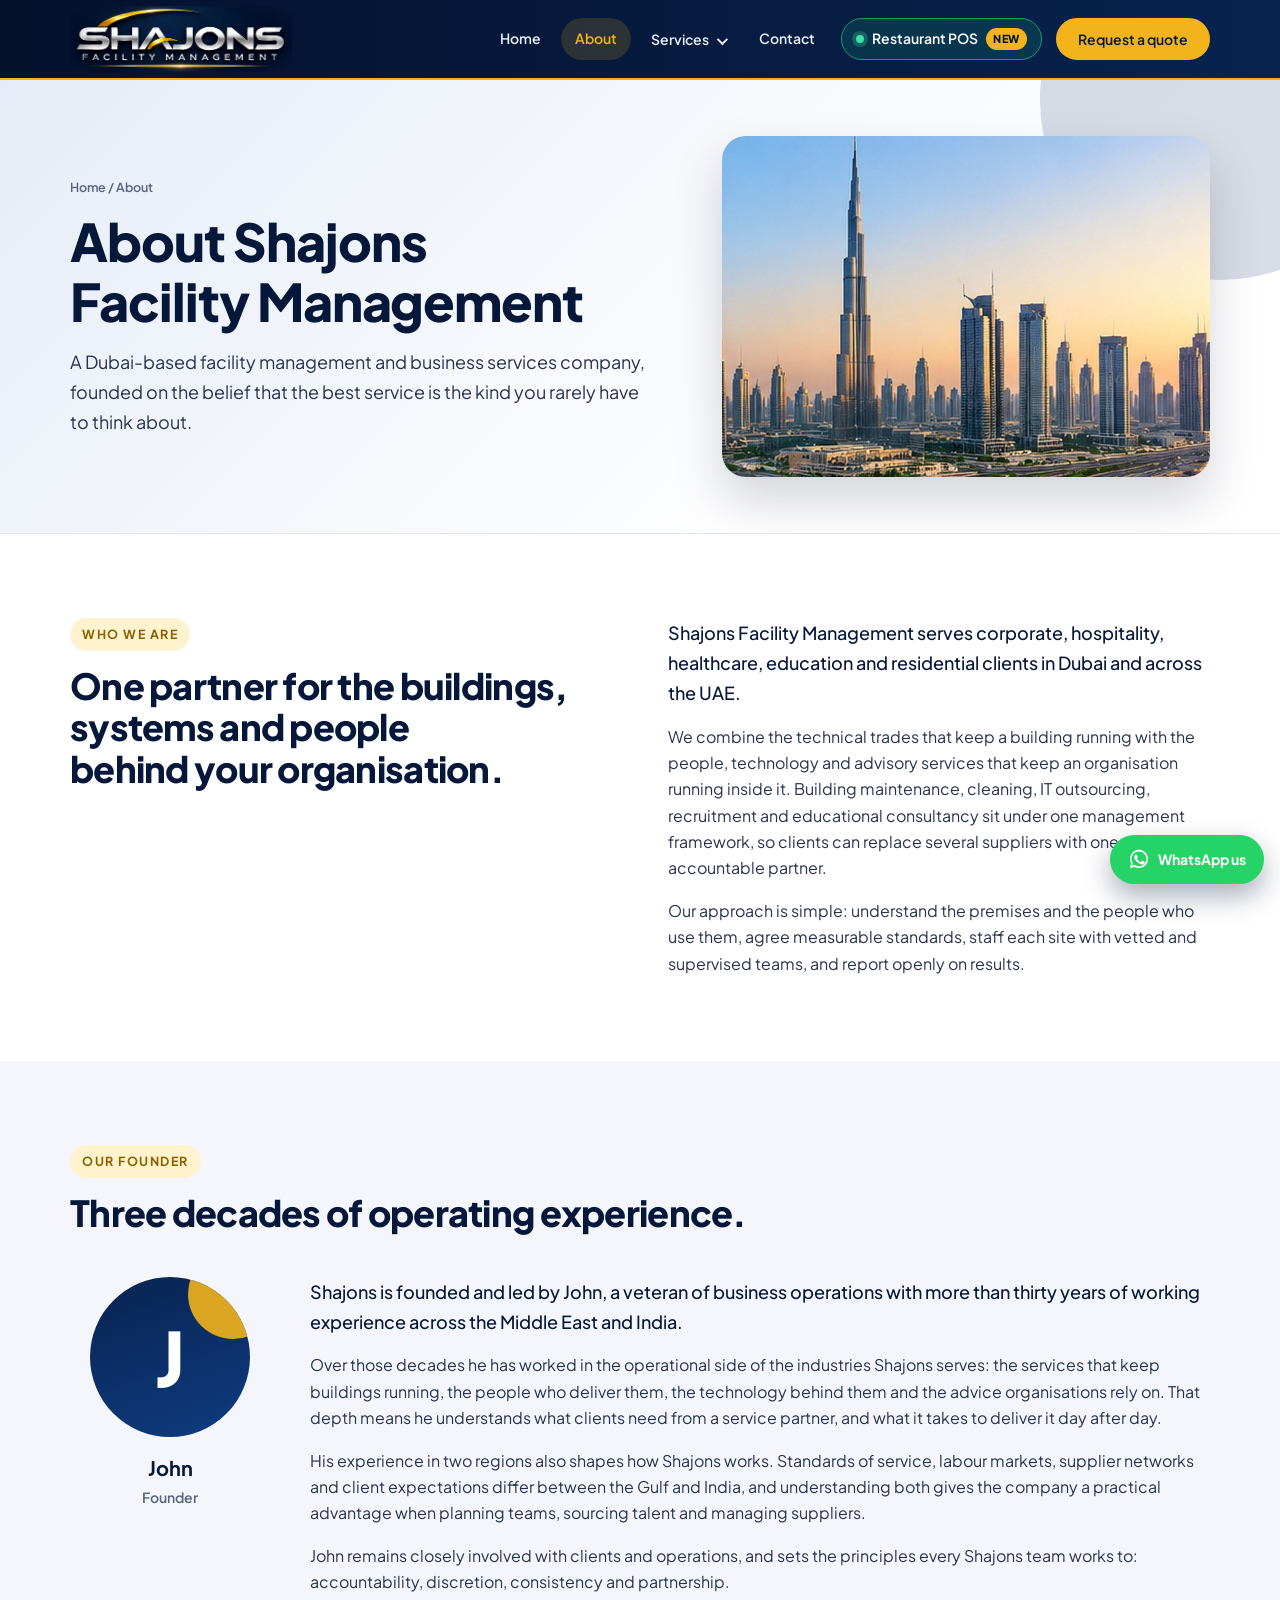
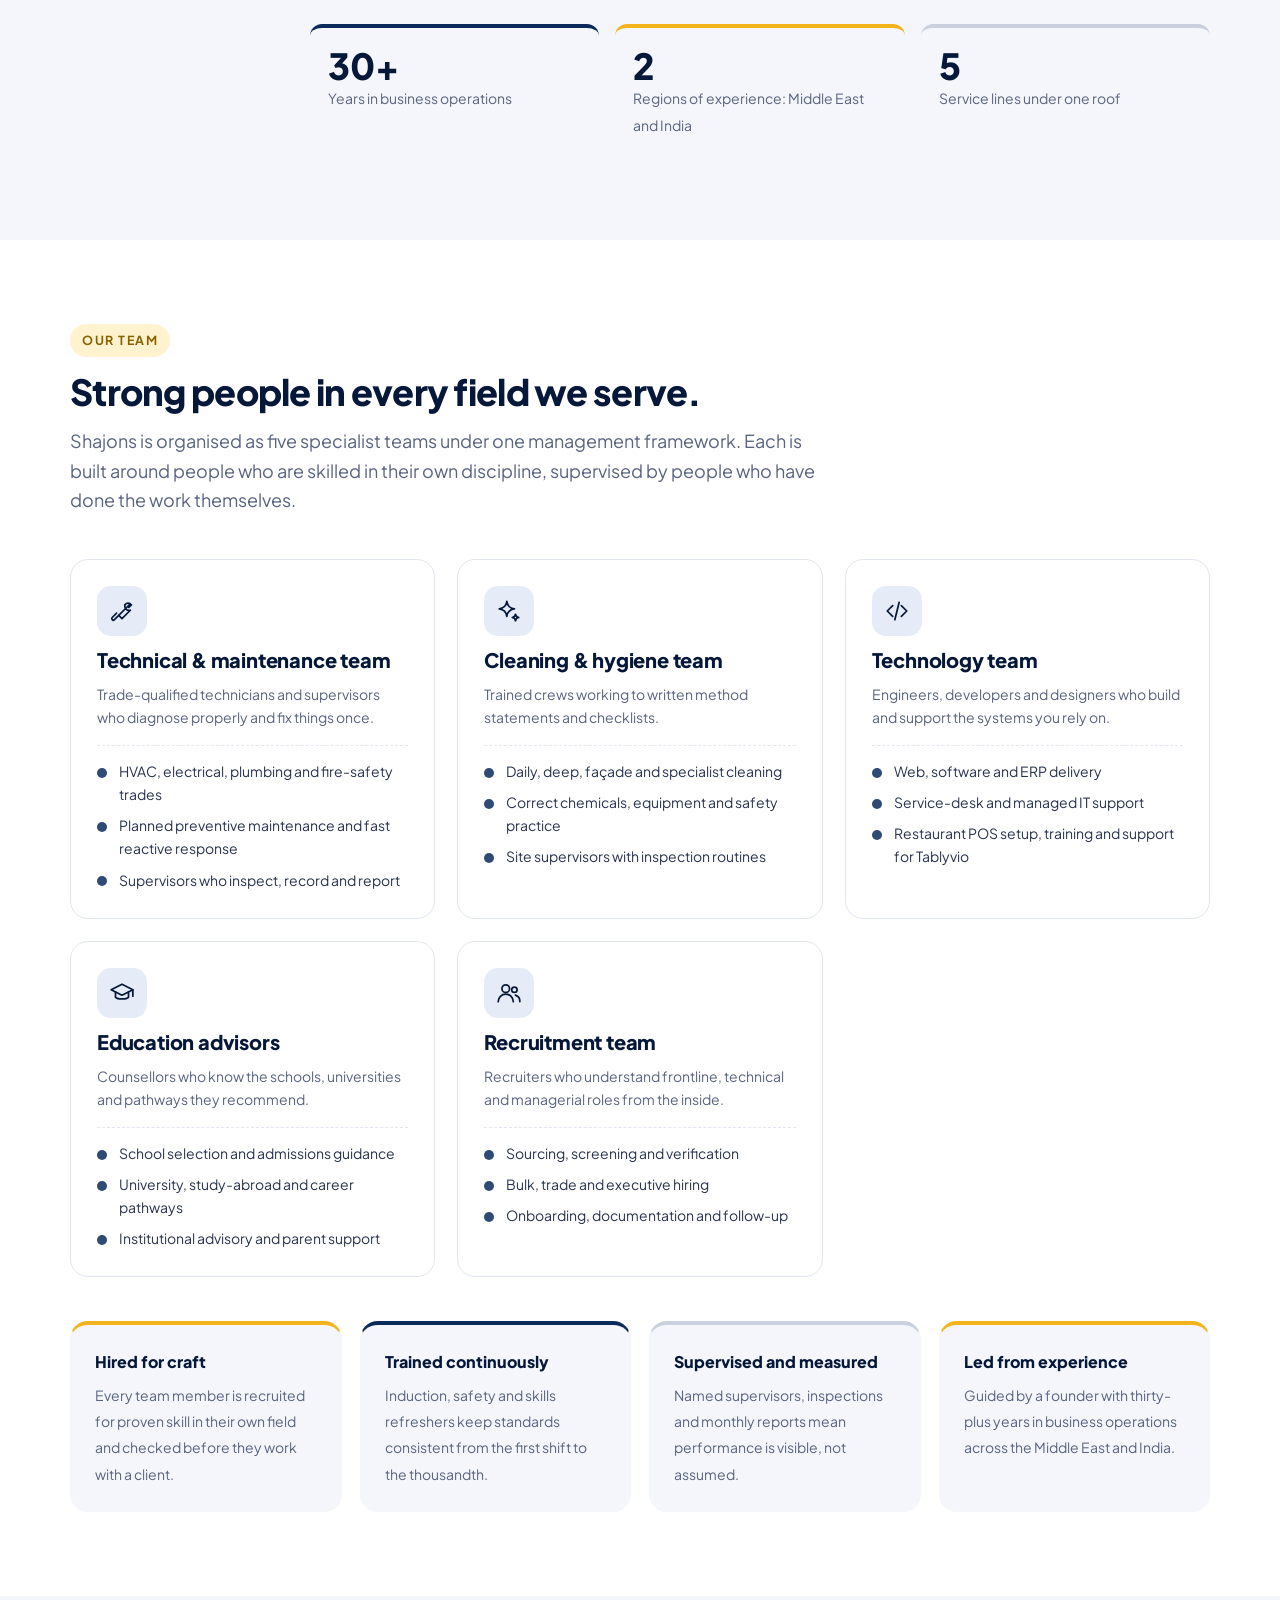
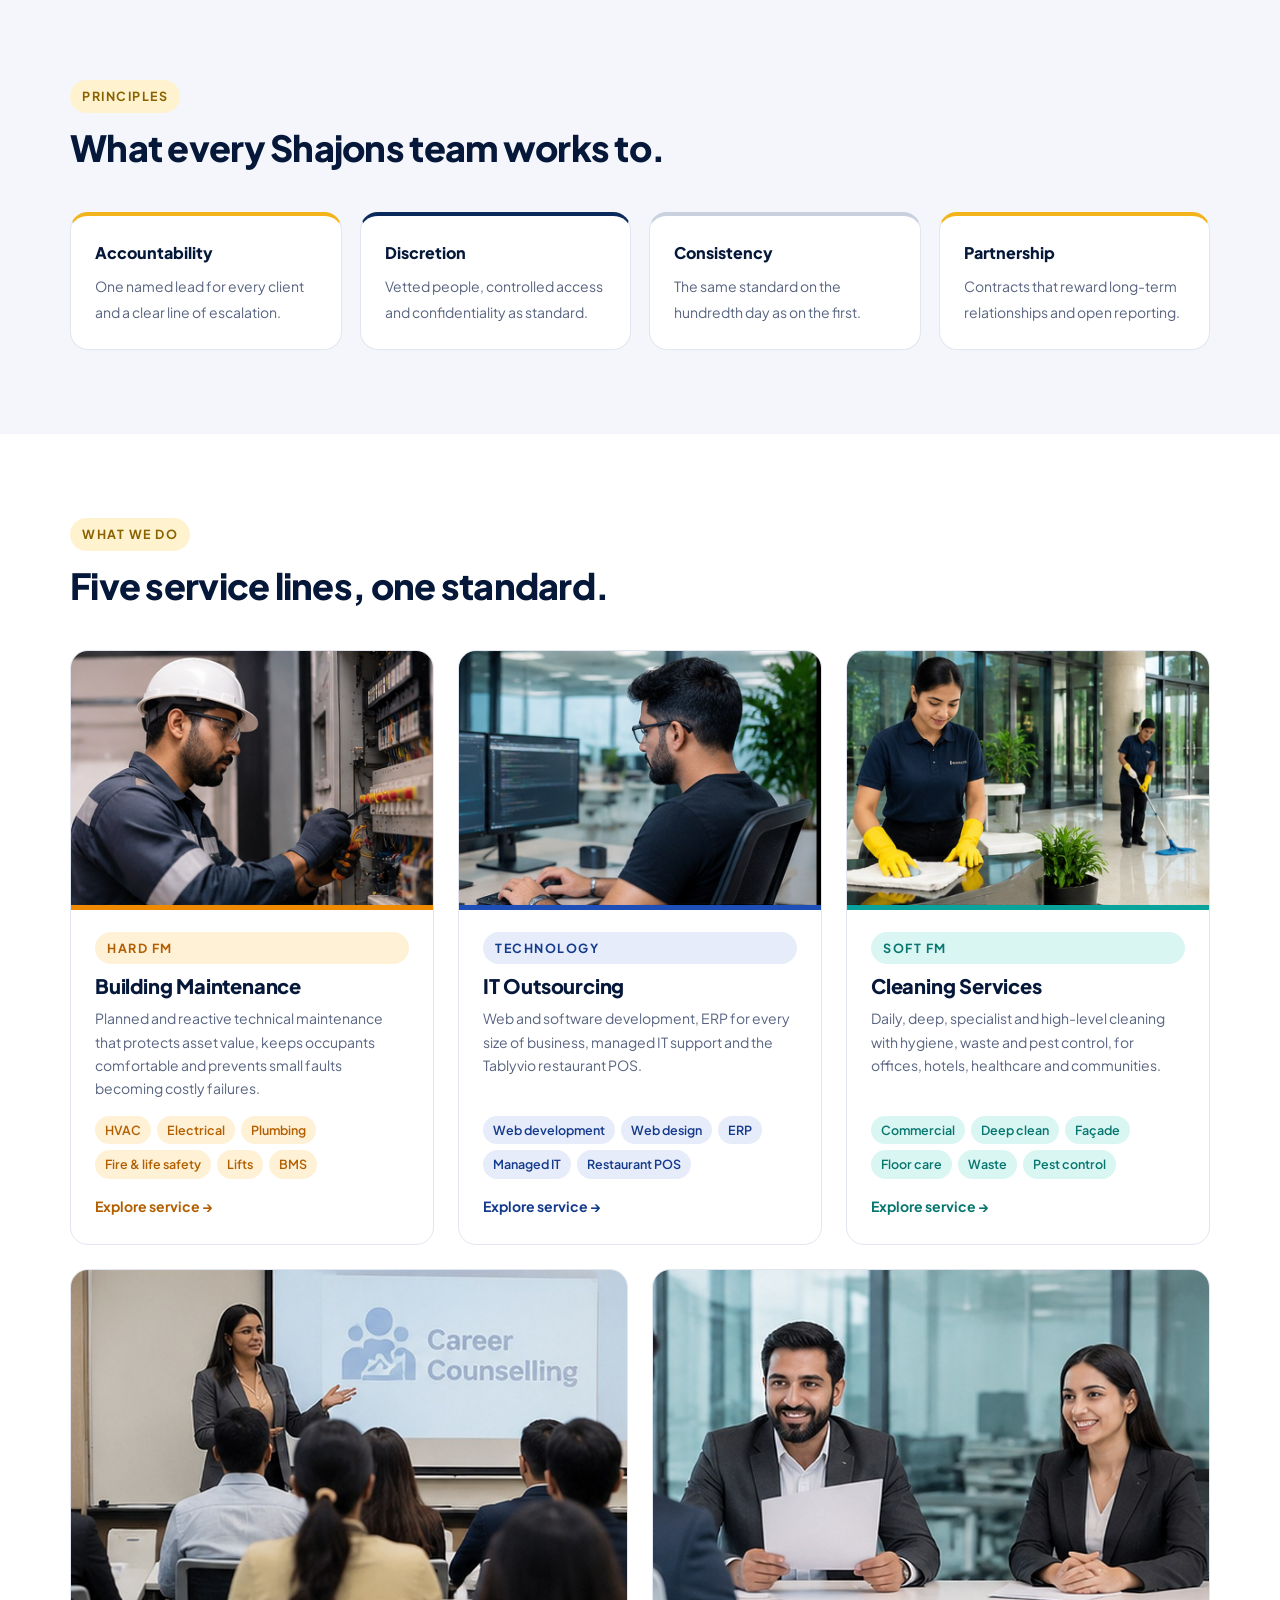
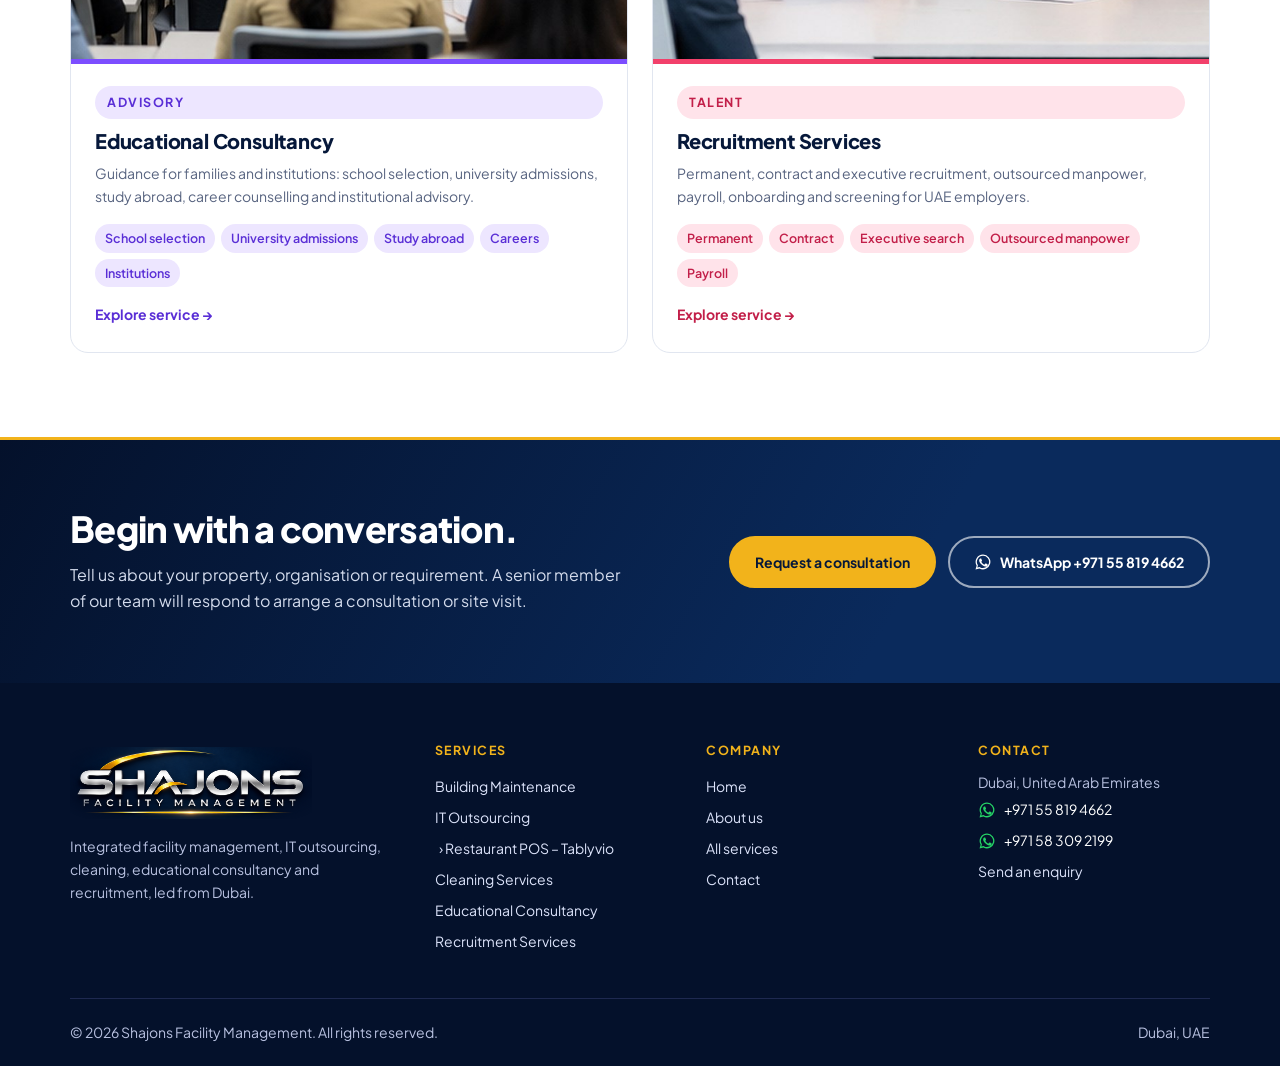
==== commit 90f925d7: "Add photos, recruitment forms, team section, POS promo, IT page changes Co-Authored-By: Claude Sonne" ====
--- a/about.html
+++ b/about.html
@@ -69,13 +69,13 @@
 <symbol id="i-whatsapp" viewBox="0 0 24 24"><path fill="currentColor" d="M12.04 2a9.9 9.9 0 0 0-8.5 14.9L2 22l5.25-1.38A9.9 9.9 0 1 0 12.04 2zm0 1.8a8.1 8.1 0 1 1-4.2 15.04l-.3-.18-3.1.82.83-3.02-.2-.31A8.1 8.1 0 0 1 12.04 3.8zM8.6 7.4c-.2 0-.5.07-.75.35-.26.28-.98.96-.98 2.34s1 2.7 1.14 2.88c.14.19 1.95 3.1 4.8 4.22 2.37.93 2.85.75 3.37.7.52-.05 1.66-.68 1.9-1.33.23-.65.23-1.2.16-1.33-.07-.12-.26-.19-.54-.33-.28-.14-1.66-.82-1.92-.91-.26-.1-.45-.14-.63.14-.19.28-.72.91-.88 1.1-.16.18-.33.2-.6.07-.28-.14-1.19-.44-2.26-1.4-.84-.75-1.4-1.67-1.57-1.95-.16-.28-.02-.43.12-.57.13-.12.28-.33.42-.5.14-.16.19-.28.28-.47.1-.19.05-.35-.02-.5-.07-.14-.62-1.52-.86-2.08-.22-.54-.45-.47-.63-.48h-.54z"/></symbol></svg>
 
 <a class="skip" href="#main">Skip to content</a>
-<header class="top"><div class="wrap"><a class="brand" href="index.html" aria-label="Shajons Facility Management home"><img src="img/logo.png" alt="Shajons Facility Management" width="960" height="286"></a><button class="menu" id="menu" aria-expanded="false" aria-controls="nav" type="button">Menu</button><nav class="links" id="nav" aria-label="Primary"><a href="index.html">Home</a><a href="about.html" aria-current="page">About</a><div class="dd"><a href="services.html">Services</a><div class="dd-menu"><a href="building-maintenance.html">Building Maintenance</a><a href="it-outsourcing.html">IT Outsourcing</a><a class="sub" href="restaurant-pos-tablyvio.html">Restaurant POS &ndash; Tablyvio</a><a href="cleaning-services.html">Cleaning Services</a><a href="educational-consultancy.html">Educational Consultancy</a><a href="recruitment-services.html">Recruitment Services</a></div></div><a href="contact.html">Contact</a><a class="btn" href="contact.html">Request a quote</a></nav></div></header>
+<header class="top"><div class="wrap"><a class="brand" href="index.html" aria-label="Shajons Facility Management home"><img src="img/logo.png" alt="Shajons Facility Management" width="960" height="286"></a><button class="menu" id="menu" aria-expanded="false" aria-controls="nav" type="button">Menu</button><nav class="links" id="nav" aria-label="Primary"><a href="index.html">Home</a><a href="about.html" aria-current="page">About</a><div class="dd"><a href="services.html">Services</a><div class="dd-menu"><a href="building-maintenance.html">Building Maintenance</a><a href="it-outsourcing.html">IT Outsourcing</a><a class="sub" href="restaurant-pos-tablyvio.html">Restaurant POS &ndash; Tablyvio</a><a href="cleaning-services.html">Cleaning Services</a><a href="educational-consultancy.html">Educational Consultancy</a><a href="recruitment-services.html">Recruitment Services</a></div></div><a href="contact.html">Contact</a><a class="pos-pill" href="restaurant-pos-tablyvio.html"><span class="pos-dot"></span>Restaurant POS<em>New</em></a><a class="btn" href="contact.html">Request a quote</a></nav></div></header>
 <main id="main" class="">
 
 <div class="pagehead"><div class="wrap"><div><div class="crumbs"><a href="index.html">Home</a> / About</div>
 <h1>About Shajons Facility Management</h1>
 <p class="lede">A Dubai-based facility management and business services company, founded on the belief that the best service is the kind you rarely have to think about.</p></div>
-<figure><img src="img/about.svg" alt="Illustration linking the UAE and India above a skyline" width="800" height="560"></figure></div></div>
+<figure><img src="img/about.jpg" alt="Illustration linking the UAE and India above a skyline" width="800" height="560"></figure></div></div>
 <section><div class="wrap two"><div><div class="eyebrow">Who we are</div><h2>One partner for the buildings, systems and people behind your organisation.</h2></div>
 <div class="prose"><p>Shajons Facility Management serves corporate, hospitality, healthcare, education and residential clients in Dubai and across the UAE.</p>
 <p>We combine the technical trades that keep a building running with the people, technology and advisory services that keep an organisation running inside it. Building maintenance, cleaning, IT outsourcing, recruitment and educational consultancy sit under one management framework, so clients can replace several suppliers with one accountable partner.</p>
@@ -87,8 +87,10 @@
 <p>His experience in two regions also shapes how Shajons works. Standards of service, labour markets, supplier networks and client expectations differ between the Gulf and India, and understanding both gives the company a practical advantage when planning teams, sourcing talent and managing suppliers.</p>
 <p>John remains closely involved with clients and operations, and sets the principles every Shajons team works to: accountability, discretion, consistency and partnership.</p></div>
 <div class="facts"><div><b>30+</b><span>Years in business operations</span></div><div><b>2</b><span>Regions of experience: Middle East and India</span></div><div><b>5</b><span>Service lines under one roof</span></div></div></div></div></div></section>
-<section><div class="wrap"><div class="sec-head"><div class="eyebrow">Principles</div><h2>What every Shajons team works to.</h2></div><div class="tiles"><div><b>Accountability</b><span>One named lead for every client and a clear line of escalation.</span></div><div><b>Discretion</b><span>Vetted people, controlled access and confidentiality as standard.</span></div><div><b>Consistency</b><span>The same standard on the hundredth day as on the first.</span></div><div><b>Partnership</b><span>Contracts that reward long-term relationships and open reporting.</span></div></div></div></section>
-<section class="alt"><div class="wrap"><div class="sec-head"><div class="eyebrow">What we do</div><h2>Five service lines, one standard.</h2></div><div class="svc-grid"><a class="svc-card s-maintenance" href="building-maintenance.html"><img src="img/maintenance.svg" alt="" width="800" height="560" loading="lazy"><div class="body"><div class="eyebrow">Hard FM</div><h3>Building Maintenance</h3><p>Planned and reactive technical maintenance that protects asset value, keeps occupants comfortable and prevents small faults becoming costly failures.</p><div class="tags"><span>HVAC</span><span>Electrical</span><span>Plumbing</span><span>Fire &amp; life safety</span><span>Lifts</span><span>BMS</span></div><span class="more">Explore service &rarr;</span></div></a><a class="svc-card s-it" href="it-outsourcing.html"><img src="img/it.svg" alt="" width="800" height="560" loading="lazy"><div class="body"><div class="eyebrow">Technology</div><h3>IT Outsourcing</h3><p>Managed IT, cybersecurity, web and software development, ERP for every size of business, and the Tablyvio restaurant POS.</p><div class="tags"><span>Managed IT</span><span>Cybersecurity</span><span>Web development</span><span>ERP</span><span>Restaurant POS</span></div><span class="more">Explore service &rarr;</span></div></a><a class="svc-card s-cleaning" href="cleaning-services.html"><img src="img/cleaning.svg" alt="" width="800" height="560" loading="lazy"><div class="body"><div class="eyebrow">Soft FM</div><h3>Cleaning Services</h3><p>Daily, deep, specialist and high-level cleaning with hygiene, waste and pest control, for offices, hotels, healthcare and communities.</p><div class="tags"><span>Commercial</span><span>Deep clean</span><span>Façade</span><span>Floor care</span><span>Waste</span><span>Pest control</span></div><span class="more">Explore service &rarr;</span></div></a><a class="svc-card s-education" href="educational-consultancy.html"><img src="img/education.svg" alt="" width="800" height="560" loading="lazy"><div class="body"><div class="eyebrow">Advisory</div><h3>Educational Consultancy</h3><p>Guidance for families and institutions: school selection, university admissions, study abroad, career counselling and institutional advisory.</p><div class="tags"><span>School selection</span><span>University admissions</span><span>Study abroad</span><span>Careers</span><span>Institutions</span></div><span class="more">Explore service &rarr;</span></div></a><a class="svc-card s-recruitment" href="recruitment-services.html"><img src="img/recruitment.svg" alt="" width="800" height="560" loading="lazy"><div class="body"><div class="eyebrow">Talent</div><h3>Recruitment Services</h3><p>Permanent, contract and executive recruitment, outsourced manpower, payroll, onboarding and screening for UAE employers.</p><div class="tags"><span>Permanent</span><span>Contract</span><span>Executive search</span><span>Outsourced manpower</span><span>Payroll</span></div><span class="more">Explore service &rarr;</span></div></a></div></div></section>
+<section id="team"><div class="wrap"><div class="sec-head"><div class="eyebrow">Our team</div><h2>Strong people in every field we serve.</h2><p>Shajons is organised as five specialist teams under one management framework. Each is built around people who are skilled in their own discipline, supervised by people who have done the work themselves.</p></div><div class="cat-grid team"><article class="cat"><div class="ico"><svg aria-hidden="true" focusable="false"><use href="#i-wrench"/></svg></div><h3>Technical &amp; maintenance team</h3><p>Trade-qualified technicians and supervisors who diagnose properly and fix things once.</p><ul><li>HVAC, electrical, plumbing and fire-safety trades</li><li>Planned preventive maintenance and fast reactive response</li><li>Supervisors who inspect, record and report</li></ul></article><article class="cat"><div class="ico"><svg aria-hidden="true" focusable="false"><use href="#i-sparkle"/></svg></div><h3>Cleaning &amp; hygiene team</h3><p>Trained crews working to written method statements and checklists.</p><ul><li>Daily, deep, façade and specialist cleaning</li><li>Correct chemicals, equipment and safety practice</li><li>Site supervisors with inspection routines</li></ul></article><article class="cat"><div class="ico"><svg aria-hidden="true" focusable="false"><use href="#i-code"/></svg></div><h3>Technology team</h3><p>Engineers, developers and designers who build and support the systems you rely on.</p><ul><li>Web, software and ERP delivery</li><li>Service-desk and managed IT support</li><li>Restaurant POS setup, training and support for Tablyvio</li></ul></article><article class="cat"><div class="ico"><svg aria-hidden="true" focusable="false"><use href="#i-cap"/></svg></div><h3>Education advisors</h3><p>Counsellors who know the schools, universities and pathways they recommend.</p><ul><li>School selection and admissions guidance</li><li>University, study-abroad and career pathways</li><li>Institutional advisory and parent support</li></ul></article><article class="cat"><div class="ico"><svg aria-hidden="true" focusable="false"><use href="#i-users"/></svg></div><h3>Recruitment team</h3><p>Recruiters who understand frontline, technical and managerial roles from the inside.</p><ul><li>Sourcing, screening and verification</li><li>Bulk, trade and executive hiring</li><li>Onboarding, documentation and follow-up</li></ul></article></div>
+<div class="gap-top-s"><div class="tiles"><div><b>Hired for craft</b><span>Every team member is recruited for proven skill in their own field and checked before they work with a client.</span></div><div><b>Trained continuously</b><span>Induction, safety and skills refreshers keep standards consistent from the first shift to the thousandth.</span></div><div><b>Supervised and measured</b><span>Named supervisors, inspections and monthly reports mean performance is visible, not assumed.</span></div><div><b>Led from experience</b><span>Guided by a founder with thirty-plus years in business operations across the Middle East and India.</span></div></div></div></div></section>
+<section class="alt"><div class="wrap"><div class="sec-head"><div class="eyebrow">Principles</div><h2>What every Shajons team works to.</h2></div><div class="tiles"><div><b>Accountability</b><span>One named lead for every client and a clear line of escalation.</span></div><div><b>Discretion</b><span>Vetted people, controlled access and confidentiality as standard.</span></div><div><b>Consistency</b><span>The same standard on the hundredth day as on the first.</span></div><div><b>Partnership</b><span>Contracts that reward long-term relationships and open reporting.</span></div></div></div></section>
+<section><div class="wrap"><div class="sec-head"><div class="eyebrow">What we do</div><h2>Five service lines, one standard.</h2></div><div class="svc-grid"><a class="svc-card s-maintenance" href="building-maintenance.html"><img src="img/maintenance.jpg" alt="" width="800" height="560" loading="lazy"><div class="body"><div class="eyebrow">Hard FM</div><h3>Building Maintenance</h3><p>Planned and reactive technical maintenance that protects asset value, keeps occupants comfortable and prevents small faults becoming costly failures.</p><div class="tags"><span>HVAC</span><span>Electrical</span><span>Plumbing</span><span>Fire &amp; life safety</span><span>Lifts</span><span>BMS</span></div><span class="more">Explore service &rarr;</span></div></a><a class="svc-card s-it" href="it-outsourcing.html"><img src="img/it.jpg" alt="" width="800" height="560" loading="lazy"><div class="body"><div class="eyebrow">Technology</div><h3>IT Outsourcing</h3><p>Web and software development, ERP for every size of business, managed IT support and the Tablyvio restaurant POS.</p><div class="tags"><span>Web development</span><span>Web design</span><span>ERP</span><span>Managed IT</span><span>Restaurant POS</span></div><span class="more">Explore service &rarr;</span></div></a><a class="svc-card s-cleaning" href="cleaning-services.html"><img src="img/cleaning.jpg" alt="" width="800" height="560" loading="lazy"><div class="body"><div class="eyebrow">Soft FM</div><h3>Cleaning Services</h3><p>Daily, deep, specialist and high-level cleaning with hygiene, waste and pest control, for offices, hotels, healthcare and communities.</p><div class="tags"><span>Commercial</span><span>Deep clean</span><span>Façade</span><span>Floor care</span><span>Waste</span><span>Pest control</span></div><span class="more">Explore service &rarr;</span></div></a><a class="svc-card s-education" href="educational-consultancy.html"><img src="img/education.jpg" alt="" width="800" height="560" loading="lazy"><div class="body"><div class="eyebrow">Advisory</div><h3>Educational Consultancy</h3><p>Guidance for families and institutions: school selection, university admissions, study abroad, career counselling and institutional advisory.</p><div class="tags"><span>School selection</span><span>University admissions</span><span>Study abroad</span><span>Careers</span><span>Institutions</span></div><span class="more">Explore service &rarr;</span></div></a><a class="svc-card s-recruitment" href="recruitment-services.html"><img src="img/recruitment.jpg" alt="" width="800" height="560" loading="lazy"><div class="body"><div class="eyebrow">Talent</div><h3>Recruitment Services</h3><p>Permanent, contract and executive recruitment, outsourced manpower, payroll, onboarding and screening for UAE employers.</p><div class="tags"><span>Permanent</span><span>Contract</span><span>Executive search</span><span>Outsourced manpower</span><span>Payroll</span></div><span class="more">Explore service &rarr;</span></div></a></div></div></section>
 <div class="ctaband"><div class="wrap"><div><h2>Begin with a conversation.</h2><p>Tell us about your property, organisation or requirement. A senior member of our team will respond to arrange a consultation or site visit.</p></div><div class="cta-r"><a class="btn gold" href="contact.html">Request a consultation</a><a class="btn light" href="https://wa.me/971558194662?text=Hello%20Shajons%2C%20I%20would%20like%20to%20make%20an%20enquiry." target="_blank" rel="noopener"><svg aria-hidden="true" focusable="false"><use href="#i-whatsapp"/></svg><span>WhatsApp +971 55 819 4662</span></a></div></div></div>
 </main>
 <footer><div class="wrap"><div class="cols"><div class="about"><a class="brand" href="index.html"><img src="img/logo.png" alt="Shajons Facility Management" width="960" height="286"></a><p>Integrated facility management, IT outsourcing, cleaning, educational consultancy and recruitment, led from Dubai.</p></div><div><h4>Services</h4><a href="building-maintenance.html">Building Maintenance</a><a href="it-outsourcing.html">IT Outsourcing</a><a href="restaurant-pos-tablyvio.html">&nbsp;&nbsp;&rsaquo; Restaurant POS &ndash; Tablyvio</a><a href="cleaning-services.html">Cleaning Services</a><a href="educational-consultancy.html">Educational Consultancy</a><a href="recruitment-services.html">Recruitment Services</a></div><div><h4>Company</h4><a href="index.html">Home</a><a href="about.html">About us</a><a href="services.html">All services</a><a href="contact.html">Contact</a></div><div><h4>Contact</h4><span>Dubai, United Arab Emirates</span><a class="wa-link" href="https://wa.me/971558194662?text=Hello%20Shajons%2C%20I%20would%20like%20to%20make%20an%20enquiry." target="_blank" rel="noopener"><svg aria-hidden="true" focusable="false"><use href="#i-whatsapp"/></svg><span>+971 55 819 4662</span></a><a class="wa-link" href="https://wa.me/971583092199?text=Hello%20Shajons%2C%20I%20would%20like%20to%20make%20an%20enquiry." target="_blank" rel="noopener"><svg aria-hidden="true" focusable="false"><use href="#i-whatsapp"/></svg><span>+971 58 309 2199</span></a><a href="contact.html">Send an enquiry</a></div></div><div class="legal"><span>&copy; <span id="yr">2026</span> Shajons Facility Management. All rights reserved.</span><span>Dubai, UAE</span></div></div></footer>
--- a/styles.css
+++ b/styles.css
@@ -397,3 +397,34 @@
   .fab{padding:14px}
   .fab{font-size:0}
 }
+
+/* ===== Promo, nav pill, forms, team ===== */
+.pos-pill{display:inline-flex;align-items:center;gap:8px;background:rgba(14,159,110,.18);border:1.5px solid #0E9F6E;color:#fff!important;padding:8px 14px!important;margin-left:6px}
+.pos-pill:hover{background:rgba(14,159,110,.32)!important;color:#fff!important}
+.pos-pill em{font-style:normal;font-size:11px;font-weight:800;letter-spacing:.06em;text-transform:uppercase;background:var(--sun);color:var(--ink);padding:2px 7px;border-radius:99px}
+.pos-dot{width:8px;height:8px;border-radius:50%;background:#3EE0A5;box-shadow:0 0 0 4px rgba(62,224,165,.25)}
+nav.links .pos-pill[aria-current]{background:rgba(14,159,110,.3)}
+.promo-wrap{background:#fff;padding-block:28px 0}
+.promo{display:grid;grid-template-columns:150px minmax(0,1fr) auto;gap:24px;align-items:center;text-decoration:none;color:var(--ink);background:linear-gradient(120deg,#D8F5E9,#fff 80%);border:1.5px solid #A9E5CB;border-radius:24px;padding:16px 28px 16px 16px;transition:transform .2s,box-shadow .2s}
+.promo:hover{transform:translateY(-3px);box-shadow:0 18px 36px rgba(14,159,110,.2)}
+.promo-img img{display:block;width:100%;height:96px;object-fit:cover;border-radius:14px;background:#D8F5E9;box-shadow:0 8px 18px rgba(6,24,58,.15)}
+.promo-text{display:flex;flex-direction:column;gap:6px;align-items:flex-start}
+.promo-text b{font-size:var(--t-h3);line-height:1.25;letter-spacing:-.01em}
+.promo-text>span:last-child{font-size:var(--t-small);color:var(--muted)}
+.promo-go{background:#0E9F6E;color:#fff;font-weight:700;font-size:var(--t-small);padding:13px 22px;border-radius:99px;white-space:nowrap}
+.more-link{margin-top:28px;font-weight:700}
+.more-link a{color:var(--blue)}
+.cat-grid.team .cat p{margin-bottom:0}
+.form-intro h2{margin:14px 0 14px}
+.form-intro .note-b{margin:18px 0;background:var(--sun-soft);border-left:4px solid var(--sun);padding:12px 16px;border-radius:8px;color:var(--ink);font-weight:600;font-size:var(--t-small)}
+.chips{display:flex;flex-wrap:wrap;gap:8px}
+.chips span{font-size:var(--t-label);font-weight:600;background:var(--blue-soft);color:var(--blue);padding:5px 11px;border-radius:99px}
+form.enq .lbl{display:block;font-size:var(--t-label);font-weight:700;color:var(--muted);margin-bottom:8px}
+form.enq .chk{display:flex;align-items:flex-start;gap:10px;font-size:var(--t-small);font-weight:500;color:var(--ink);margin:0}
+form.enq .chk input{width:18px;height:18px;margin-top:2px;flex:none;accent-color:var(--blue)}
+.chk-grid{display:grid;grid-template-columns:repeat(2,minmax(0,1fr));gap:10px 16px}
+form.enq input[type=file]{background:#fff;border-style:dashed;padding:14px}
+form.enq .msg{font-size:var(--t-small);color:var(--blue);min-height:22px}
+#candidates .two,#employers .two{align-items:start}
+@media (max-width:1020px){.promo{grid-template-columns:120px minmax(0,1fr)}.promo-go{grid-column:1/-1;text-align:center}.pos-pill{margin:6px 0 0}}
+@media (max-width:640px){.promo{grid-template-columns:minmax(0,1fr);padding:16px}.promo-img img{height:150px}.chk-grid{grid-template-columns:minmax(0,1fr)}}
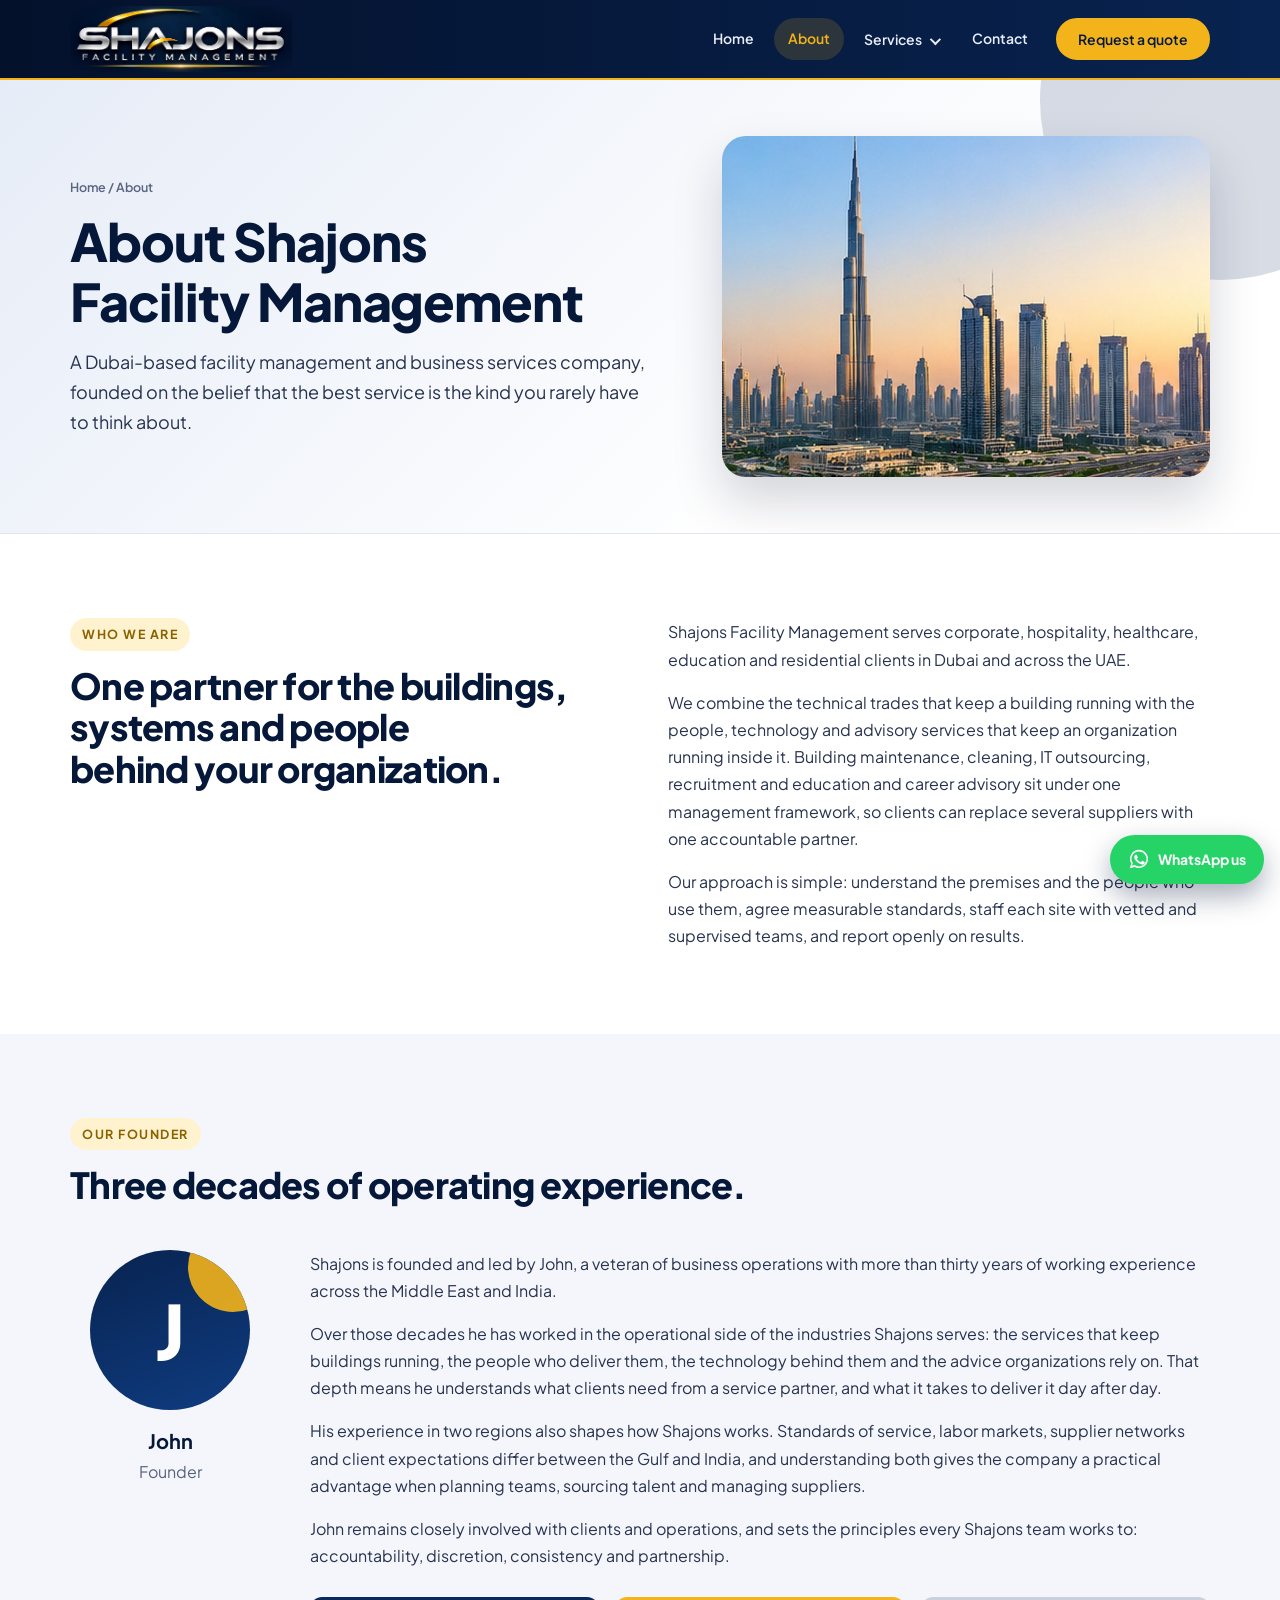
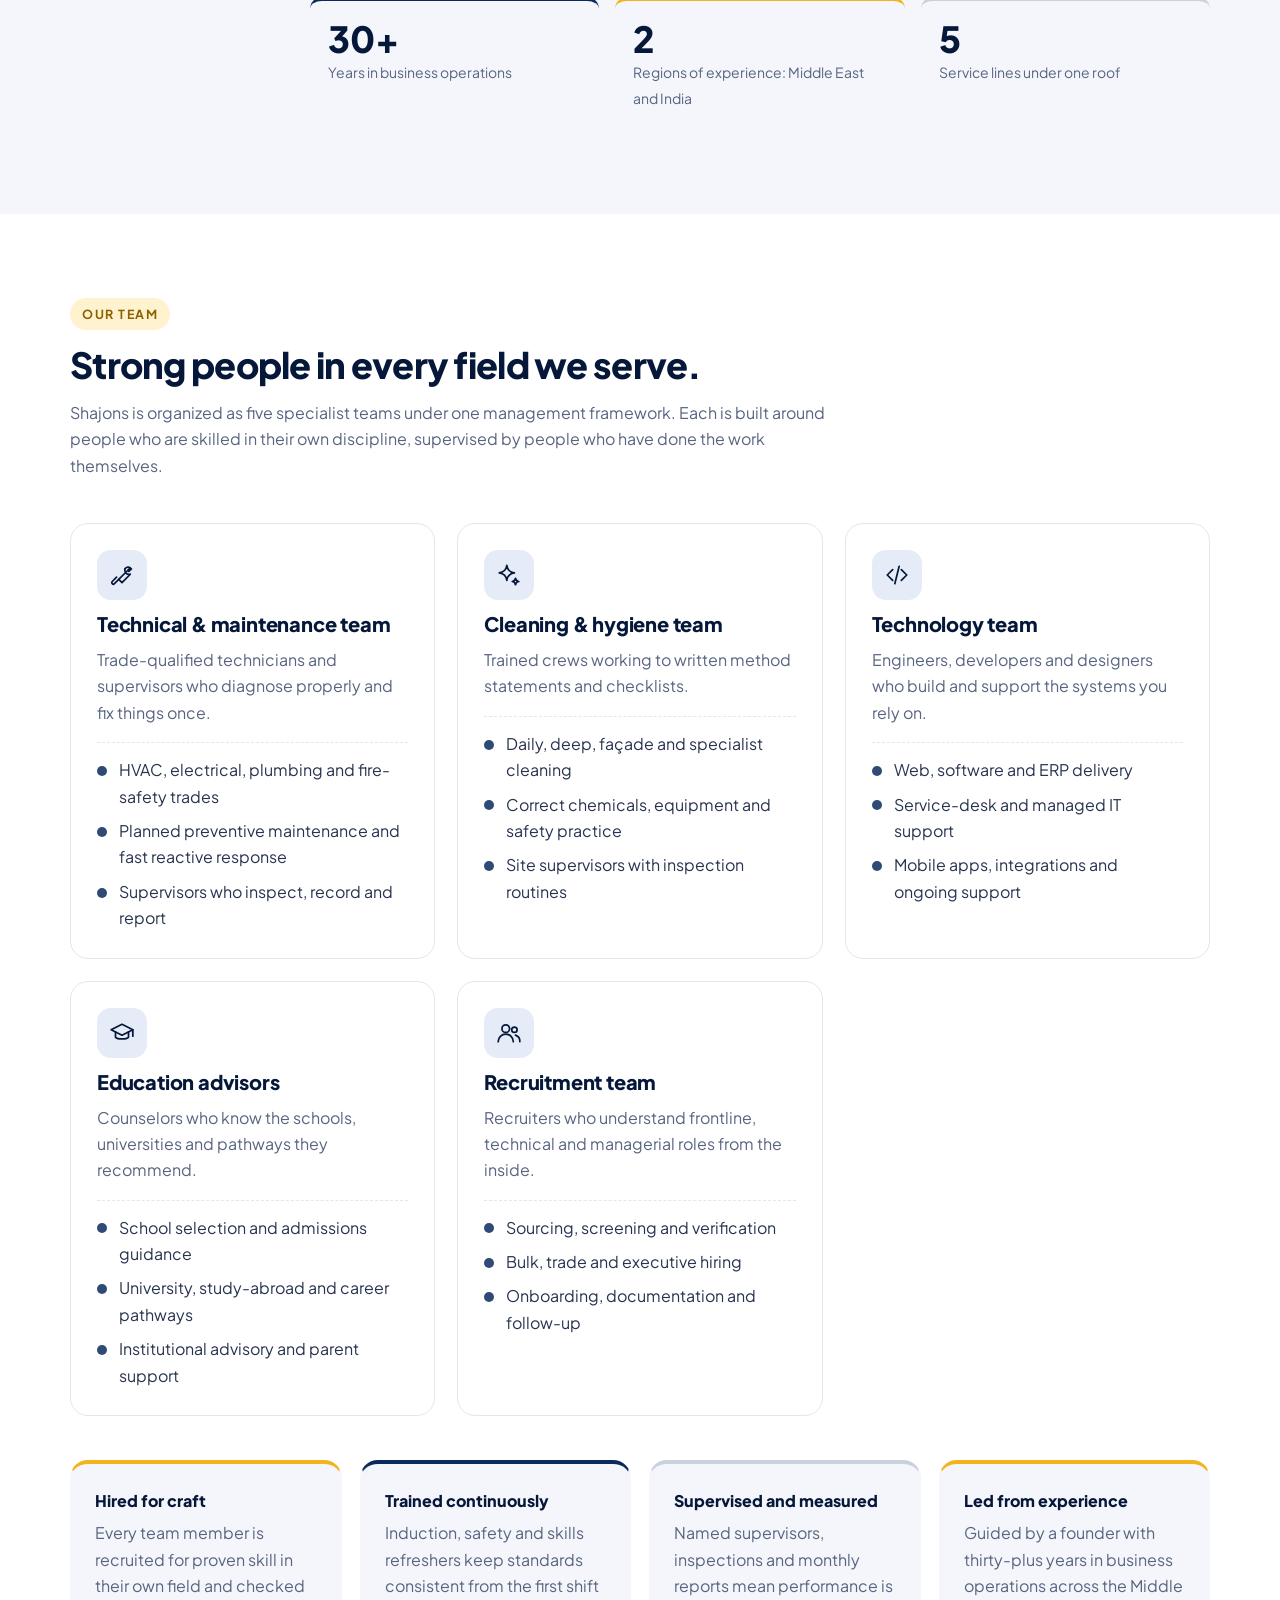
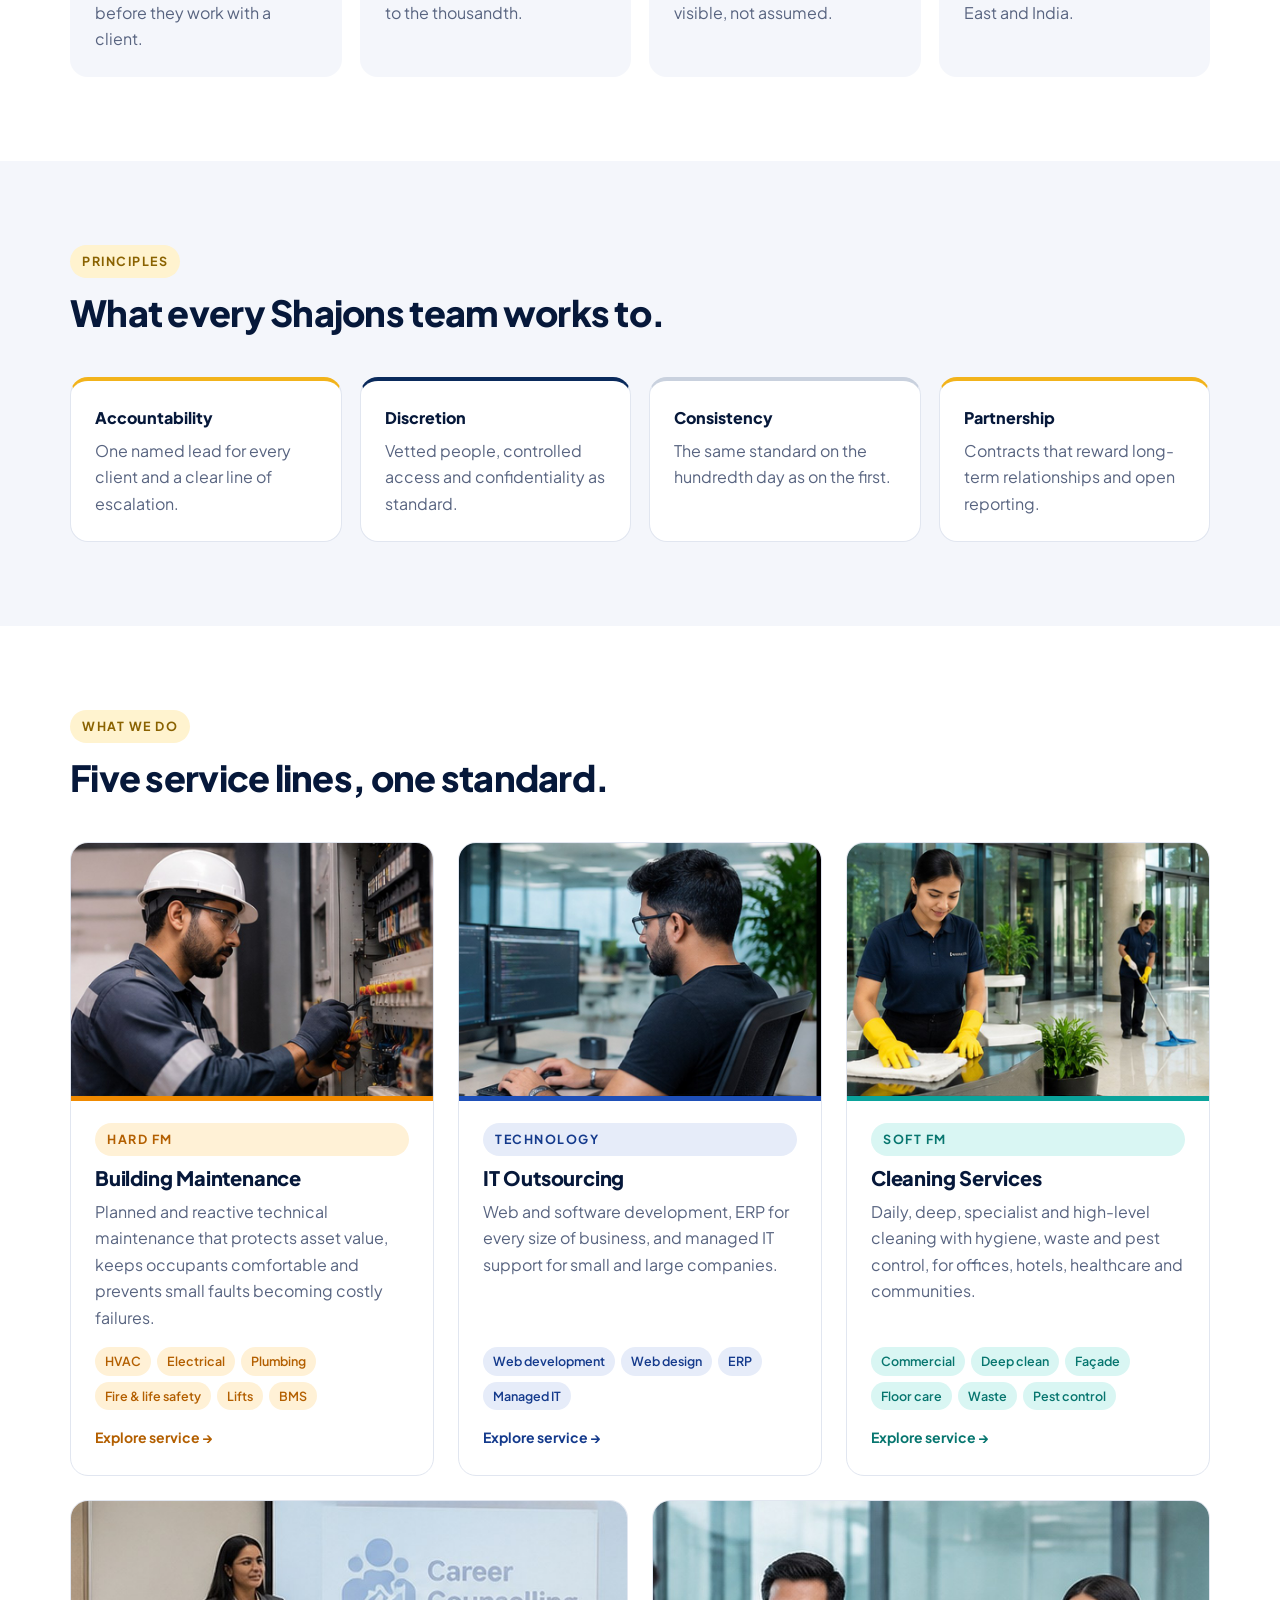
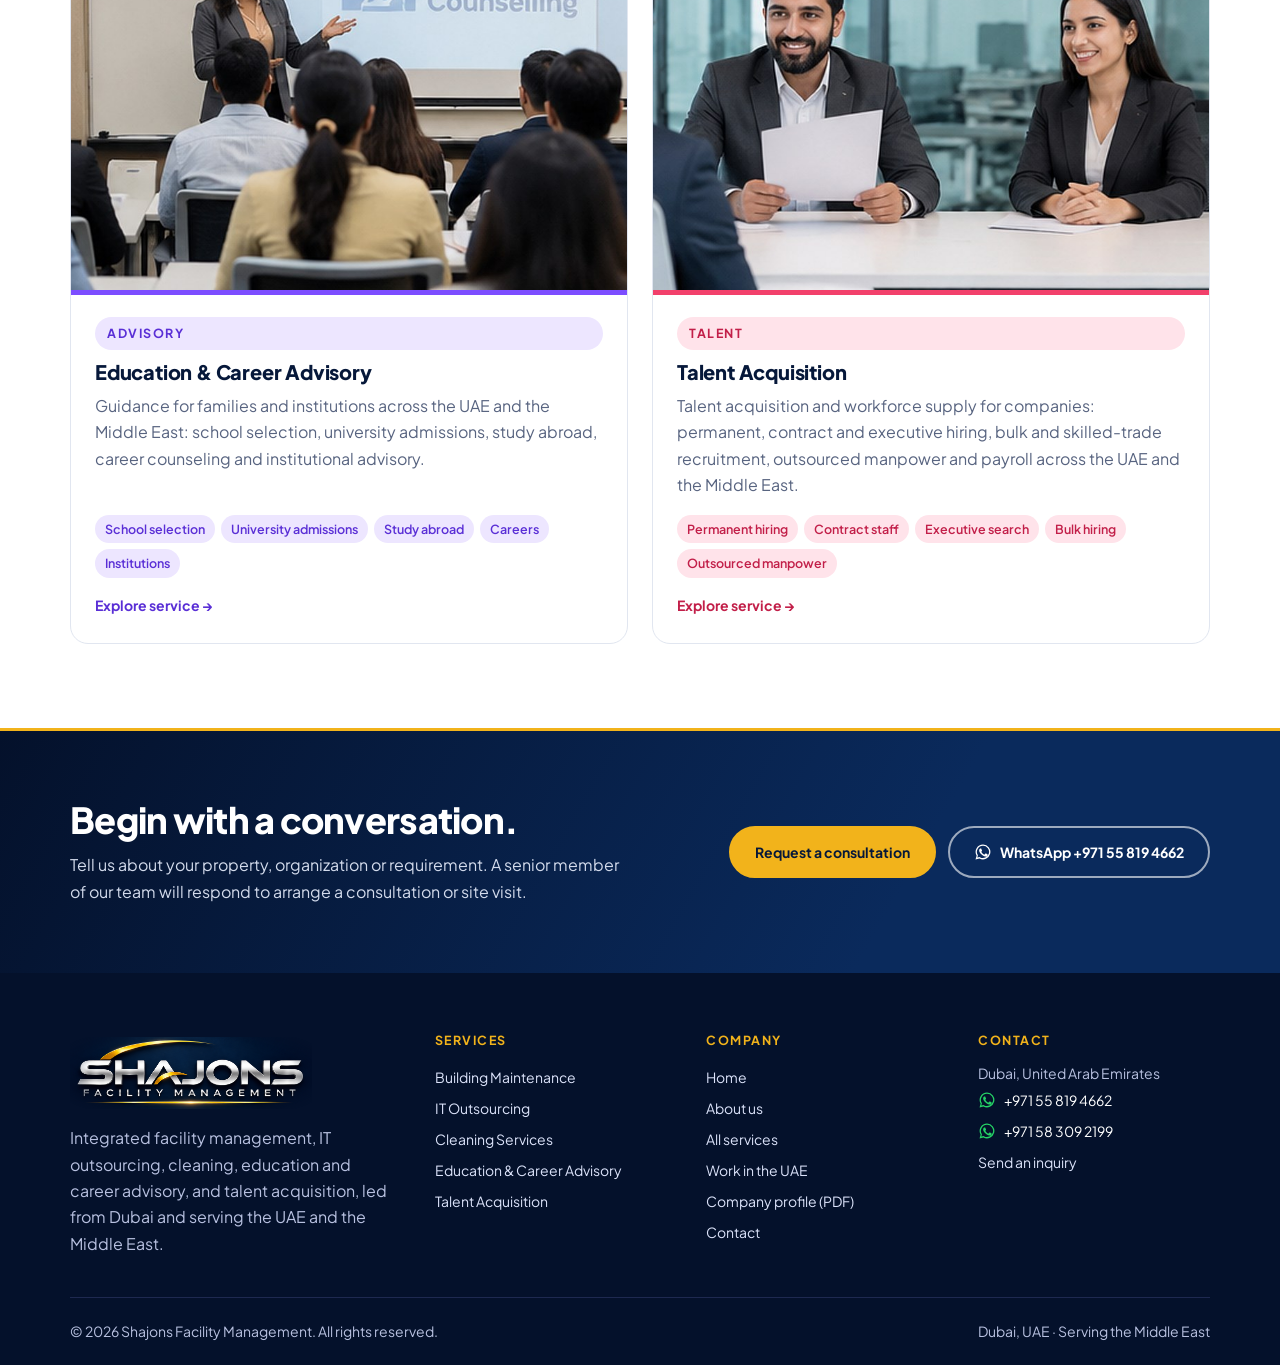
==== commit 38ef6917: "Full site update: new profile, POS page and pills, talent acquisition, US English, Middle East SEO, " ====
--- a/about.html
+++ b/about.html
@@ -69,32 +69,32 @@
 <symbol id="i-whatsapp" viewBox="0 0 24 24"><path fill="currentColor" d="M12.04 2a9.9 9.9 0 0 0-8.5 14.9L2 22l5.25-1.38A9.9 9.9 0 1 0 12.04 2zm0 1.8a8.1 8.1 0 1 1-4.2 15.04l-.3-.18-3.1.82.83-3.02-.2-.31A8.1 8.1 0 0 1 12.04 3.8zM8.6 7.4c-.2 0-.5.07-.75.35-.26.28-.98.96-.98 2.34s1 2.7 1.14 2.88c.14.19 1.95 3.1 4.8 4.22 2.37.93 2.85.75 3.37.7.52-.05 1.66-.68 1.9-1.33.23-.65.23-1.2.16-1.33-.07-.12-.26-.19-.54-.33-.28-.14-1.66-.82-1.92-.91-.26-.1-.45-.14-.63.14-.19.28-.72.91-.88 1.1-.16.18-.33.2-.6.07-.28-.14-1.19-.44-2.26-1.4-.84-.75-1.4-1.67-1.57-1.95-.16-.28-.02-.43.12-.57.13-.12.28-.33.42-.5.14-.16.19-.28.28-.47.1-.19.05-.35-.02-.5-.07-.14-.62-1.52-.86-2.08-.22-.54-.45-.47-.63-.48h-.54z"/></symbol></svg>
 
 <a class="skip" href="#main">Skip to content</a>
-<header class="top"><div class="wrap"><a class="brand" href="index.html" aria-label="Shajons Facility Management home"><img src="img/logo.png" alt="Shajons Facility Management" width="960" height="286"></a><button class="menu" id="menu" aria-expanded="false" aria-controls="nav" type="button">Menu</button><nav class="links" id="nav" aria-label="Primary"><a href="index.html">Home</a><a href="about.html" aria-current="page">About</a><div class="dd"><a href="services.html">Services</a><div class="dd-menu"><a href="building-maintenance.html">Building Maintenance</a><a href="it-outsourcing.html">IT Outsourcing</a><a class="sub" href="restaurant-pos-tablyvio.html">Restaurant POS &ndash; Tablyvio</a><a href="cleaning-services.html">Cleaning Services</a><a href="educational-consultancy.html">Educational Consultancy</a><a href="recruitment-services.html">Recruitment Services</a></div></div><a href="contact.html">Contact</a><a class="pos-pill" href="restaurant-pos-tablyvio.html"><span class="pos-dot"></span>Restaurant POS<em>New</em></a><a class="btn" href="contact.html">Request a quote</a></nav></div></header>
+<header class="top"><div class="wrap"><a class="brand" href="index.html" aria-label="Shajons Facility Management home"><img src="img/logo.png" alt="Shajons Facility Management" width="960" height="286"></a><button class="menu" id="menu" aria-expanded="false" aria-controls="nav" type="button">Menu</button><nav class="links" id="nav" aria-label="Primary"><a href="index.html">Home</a><a href="about.html" aria-current="page">About</a><div class="dd"><a href="services.html">Services</a><div class="dd-menu"><a href="building-maintenance.html">Building Maintenance</a><a href="it-outsourcing.html">IT Outsourcing</a><a href="cleaning-services.html">Cleaning Services</a><a href="education-advisory.html">Education &amp; Career Advisory</a><a href="recruitment-services.html">Talent Acquisition</a></div></div><a href="contact.html">Contact</a><a class="btn" href="contact.html">Request a quote</a></nav></div></header>
 <main id="main" class="">
 
 <div class="pagehead"><div class="wrap"><div><div class="crumbs"><a href="index.html">Home</a> / About</div>
 <h1>About Shajons Facility Management</h1>
 <p class="lede">A Dubai-based facility management and business services company, founded on the belief that the best service is the kind you rarely have to think about.</p></div>
 <figure><img src="img/about.jpg" alt="Illustration linking the UAE and India above a skyline" width="800" height="560"></figure></div></div>
-<section><div class="wrap two"><div><div class="eyebrow">Who we are</div><h2>One partner for the buildings, systems and people behind your organisation.</h2></div>
+<section><div class="wrap two"><div><div class="eyebrow">Who we are</div><h2>One partner for the buildings, systems and people behind your organization.</h2></div>
 <div class="prose"><p>Shajons Facility Management serves corporate, hospitality, healthcare, education and residential clients in Dubai and across the UAE.</p>
-<p>We combine the technical trades that keep a building running with the people, technology and advisory services that keep an organisation running inside it. Building maintenance, cleaning, IT outsourcing, recruitment and educational consultancy sit under one management framework, so clients can replace several suppliers with one accountable partner.</p>
+<p>We combine the technical trades that keep a building running with the people, technology and advisory services that keep an organization running inside it. Building maintenance, cleaning, IT outsourcing, recruitment and education and career advisory sit under one management framework, so clients can replace several suppliers with one accountable partner.</p>
 <p>Our approach is simple: understand the premises and the people who use them, agree measurable standards, staff each site with vetted and supervised teams, and report openly on results.</p></div></div></section>
 <section class="alt" id="founder"><div class="wrap"><div class="sec-head"><div class="eyebrow">Our founder</div><h2>Three decades of operating experience.</h2></div>
 <div class="founder"><div class="who"><div class="portrait" role="img" aria-label="Founder portrait placeholder"><span class="mono">J</span></div><b>John</b><span>Founder</span></div>
 <div><div class="prose"><p>Shajons is founded and led by John, a veteran of business operations with more than thirty years of working experience across the Middle East and India.</p>
-<p>Over those decades he has worked in the operational side of the industries Shajons serves: the services that keep buildings running, the people who deliver them, the technology behind them and the advice organisations rely on. That depth means he understands what clients need from a service partner, and what it takes to deliver it day after day.</p>
-<p>His experience in two regions also shapes how Shajons works. Standards of service, labour markets, supplier networks and client expectations differ between the Gulf and India, and understanding both gives the company a practical advantage when planning teams, sourcing talent and managing suppliers.</p>
+<p>Over those decades he has worked in the operational side of the industries Shajons serves: the services that keep buildings running, the people who deliver them, the technology behind them and the advice organizations rely on. That depth means he understands what clients need from a service partner, and what it takes to deliver it day after day.</p>
+<p>His experience in two regions also shapes how Shajons works. Standards of service, labor markets, supplier networks and client expectations differ between the Gulf and India, and understanding both gives the company a practical advantage when planning teams, sourcing talent and managing suppliers.</p>
 <p>John remains closely involved with clients and operations, and sets the principles every Shajons team works to: accountability, discretion, consistency and partnership.</p></div>
 <div class="facts"><div><b>30+</b><span>Years in business operations</span></div><div><b>2</b><span>Regions of experience: Middle East and India</span></div><div><b>5</b><span>Service lines under one roof</span></div></div></div></div></div></section>
-<section id="team"><div class="wrap"><div class="sec-head"><div class="eyebrow">Our team</div><h2>Strong people in every field we serve.</h2><p>Shajons is organised as five specialist teams under one management framework. Each is built around people who are skilled in their own discipline, supervised by people who have done the work themselves.</p></div><div class="cat-grid team"><article class="cat"><div class="ico"><svg aria-hidden="true" focusable="false"><use href="#i-wrench"/></svg></div><h3>Technical &amp; maintenance team</h3><p>Trade-qualified technicians and supervisors who diagnose properly and fix things once.</p><ul><li>HVAC, electrical, plumbing and fire-safety trades</li><li>Planned preventive maintenance and fast reactive response</li><li>Supervisors who inspect, record and report</li></ul></article><article class="cat"><div class="ico"><svg aria-hidden="true" focusable="false"><use href="#i-sparkle"/></svg></div><h3>Cleaning &amp; hygiene team</h3><p>Trained crews working to written method statements and checklists.</p><ul><li>Daily, deep, façade and specialist cleaning</li><li>Correct chemicals, equipment and safety practice</li><li>Site supervisors with inspection routines</li></ul></article><article class="cat"><div class="ico"><svg aria-hidden="true" focusable="false"><use href="#i-code"/></svg></div><h3>Technology team</h3><p>Engineers, developers and designers who build and support the systems you rely on.</p><ul><li>Web, software and ERP delivery</li><li>Service-desk and managed IT support</li><li>Restaurant POS setup, training and support for Tablyvio</li></ul></article><article class="cat"><div class="ico"><svg aria-hidden="true" focusable="false"><use href="#i-cap"/></svg></div><h3>Education advisors</h3><p>Counsellors who know the schools, universities and pathways they recommend.</p><ul><li>School selection and admissions guidance</li><li>University, study-abroad and career pathways</li><li>Institutional advisory and parent support</li></ul></article><article class="cat"><div class="ico"><svg aria-hidden="true" focusable="false"><use href="#i-users"/></svg></div><h3>Recruitment team</h3><p>Recruiters who understand frontline, technical and managerial roles from the inside.</p><ul><li>Sourcing, screening and verification</li><li>Bulk, trade and executive hiring</li><li>Onboarding, documentation and follow-up</li></ul></article></div>
+<section id="team"><div class="wrap"><div class="sec-head"><div class="eyebrow">Our team</div><h2>Strong people in every field we serve.</h2><p>Shajons is organized as five specialist teams under one management framework. Each is built around people who are skilled in their own discipline, supervised by people who have done the work themselves.</p></div><div class="cat-grid team"><article class="cat"><div class="ico"><svg aria-hidden="true" focusable="false"><use href="#i-wrench"/></svg></div><h3>Technical &amp; maintenance team</h3><p>Trade-qualified technicians and supervisors who diagnose properly and fix things once.</p><ul><li>HVAC, electrical, plumbing and fire-safety trades</li><li>Planned preventive maintenance and fast reactive response</li><li>Supervisors who inspect, record and report</li></ul></article><article class="cat"><div class="ico"><svg aria-hidden="true" focusable="false"><use href="#i-sparkle"/></svg></div><h3>Cleaning &amp; hygiene team</h3><p>Trained crews working to written method statements and checklists.</p><ul><li>Daily, deep, façade and specialist cleaning</li><li>Correct chemicals, equipment and safety practice</li><li>Site supervisors with inspection routines</li></ul></article><article class="cat"><div class="ico"><svg aria-hidden="true" focusable="false"><use href="#i-code"/></svg></div><h3>Technology team</h3><p>Engineers, developers and designers who build and support the systems you rely on.</p><ul><li>Web, software and ERP delivery</li><li>Service-desk and managed IT support</li><li>Mobile apps, integrations and ongoing support</li></ul></article><article class="cat"><div class="ico"><svg aria-hidden="true" focusable="false"><use href="#i-cap"/></svg></div><h3>Education advisors</h3><p>Counselors who know the schools, universities and pathways they recommend.</p><ul><li>School selection and admissions guidance</li><li>University, study-abroad and career pathways</li><li>Institutional advisory and parent support</li></ul></article><article class="cat"><div class="ico"><svg aria-hidden="true" focusable="false"><use href="#i-users"/></svg></div><h3>Recruitment team</h3><p>Recruiters who understand frontline, technical and managerial roles from the inside.</p><ul><li>Sourcing, screening and verification</li><li>Bulk, trade and executive hiring</li><li>Onboarding, documentation and follow-up</li></ul></article></div>
 <div class="gap-top-s"><div class="tiles"><div><b>Hired for craft</b><span>Every team member is recruited for proven skill in their own field and checked before they work with a client.</span></div><div><b>Trained continuously</b><span>Induction, safety and skills refreshers keep standards consistent from the first shift to the thousandth.</span></div><div><b>Supervised and measured</b><span>Named supervisors, inspections and monthly reports mean performance is visible, not assumed.</span></div><div><b>Led from experience</b><span>Guided by a founder with thirty-plus years in business operations across the Middle East and India.</span></div></div></div></div></section>
 <section class="alt"><div class="wrap"><div class="sec-head"><div class="eyebrow">Principles</div><h2>What every Shajons team works to.</h2></div><div class="tiles"><div><b>Accountability</b><span>One named lead for every client and a clear line of escalation.</span></div><div><b>Discretion</b><span>Vetted people, controlled access and confidentiality as standard.</span></div><div><b>Consistency</b><span>The same standard on the hundredth day as on the first.</span></div><div><b>Partnership</b><span>Contracts that reward long-term relationships and open reporting.</span></div></div></div></section>
-<section><div class="wrap"><div class="sec-head"><div class="eyebrow">What we do</div><h2>Five service lines, one standard.</h2></div><div class="svc-grid"><a class="svc-card s-maintenance" href="building-maintenance.html"><img src="img/maintenance.jpg" alt="" width="800" height="560" loading="lazy"><div class="body"><div class="eyebrow">Hard FM</div><h3>Building Maintenance</h3><p>Planned and reactive technical maintenance that protects asset value, keeps occupants comfortable and prevents small faults becoming costly failures.</p><div class="tags"><span>HVAC</span><span>Electrical</span><span>Plumbing</span><span>Fire &amp; life safety</span><span>Lifts</span><span>BMS</span></div><span class="more">Explore service &rarr;</span></div></a><a class="svc-card s-it" href="it-outsourcing.html"><img src="img/it.jpg" alt="" width="800" height="560" loading="lazy"><div class="body"><div class="eyebrow">Technology</div><h3>IT Outsourcing</h3><p>Web and software development, ERP for every size of business, managed IT support and the Tablyvio restaurant POS.</p><div class="tags"><span>Web development</span><span>Web design</span><span>ERP</span><span>Managed IT</span><span>Restaurant POS</span></div><span class="more">Explore service &rarr;</span></div></a><a class="svc-card s-cleaning" href="cleaning-services.html"><img src="img/cleaning.jpg" alt="" width="800" height="560" loading="lazy"><div class="body"><div class="eyebrow">Soft FM</div><h3>Cleaning Services</h3><p>Daily, deep, specialist and high-level cleaning with hygiene, waste and pest control, for offices, hotels, healthcare and communities.</p><div class="tags"><span>Commercial</span><span>Deep clean</span><span>Façade</span><span>Floor care</span><span>Waste</span><span>Pest control</span></div><span class="more">Explore service &rarr;</span></div></a><a class="svc-card s-education" href="educational-consultancy.html"><img src="img/education.jpg" alt="" width="800" height="560" loading="lazy"><div class="body"><div class="eyebrow">Advisory</div><h3>Educational Consultancy</h3><p>Guidance for families and institutions: school selection, university admissions, study abroad, career counselling and institutional advisory.</p><div class="tags"><span>School selection</span><span>University admissions</span><span>Study abroad</span><span>Careers</span><span>Institutions</span></div><span class="more">Explore service &rarr;</span></div></a><a class="svc-card s-recruitment" href="recruitment-services.html"><img src="img/recruitment.jpg" alt="" width="800" height="560" loading="lazy"><div class="body"><div class="eyebrow">Talent</div><h3>Recruitment Services</h3><p>Permanent, contract and executive recruitment, outsourced manpower, payroll, onboarding and screening for UAE employers.</p><div class="tags"><span>Permanent</span><span>Contract</span><span>Executive search</span><span>Outsourced manpower</span><span>Payroll</span></div><span class="more">Explore service &rarr;</span></div></a></div></div></section>
-<div class="ctaband"><div class="wrap"><div><h2>Begin with a conversation.</h2><p>Tell us about your property, organisation or requirement. A senior member of our team will respond to arrange a consultation or site visit.</p></div><div class="cta-r"><a class="btn gold" href="contact.html">Request a consultation</a><a class="btn light" href="https://wa.me/971558194662?text=Hello%20Shajons%2C%20I%20would%20like%20to%20make%20an%20enquiry." target="_blank" rel="noopener"><svg aria-hidden="true" focusable="false"><use href="#i-whatsapp"/></svg><span>WhatsApp +971 55 819 4662</span></a></div></div></div>
+<section><div class="wrap"><div class="sec-head"><div class="eyebrow">What we do</div><h2>Five service lines, one standard.</h2></div><div class="svc-grid"><a class="svc-card s-maintenance" href="building-maintenance.html"><img src="img/maintenance.jpg" alt="" width="800" height="560" loading="lazy"><div class="body"><div class="eyebrow">Hard FM</div><h3>Building Maintenance</h3><p>Planned and reactive technical maintenance that protects asset value, keeps occupants comfortable and prevents small faults becoming costly failures.</p><div class="tags"><span>HVAC</span><span>Electrical</span><span>Plumbing</span><span>Fire &amp; life safety</span><span>Lifts</span><span>BMS</span></div><span class="more">Explore service &rarr;</span></div></a><a class="svc-card s-it" href="it-outsourcing.html"><img src="img/it.jpg" alt="" width="800" height="560" loading="lazy"><div class="body"><div class="eyebrow">Technology</div><h3>IT Outsourcing</h3><p>Web and software development, ERP for every size of business, and managed IT support for small and large companies.</p><div class="tags"><span>Web development</span><span>Web design</span><span>ERP</span><span>Managed IT</span></div><span class="more">Explore service &rarr;</span></div></a><a class="svc-card s-cleaning" href="cleaning-services.html"><img src="img/cleaning.jpg" alt="" width="800" height="560" loading="lazy"><div class="body"><div class="eyebrow">Soft FM</div><h3>Cleaning Services</h3><p>Daily, deep, specialist and high-level cleaning with hygiene, waste and pest control, for offices, hotels, healthcare and communities.</p><div class="tags"><span>Commercial</span><span>Deep clean</span><span>Façade</span><span>Floor care</span><span>Waste</span><span>Pest control</span></div><span class="more">Explore service &rarr;</span></div></a><a class="svc-card s-education" href="education-advisory.html"><img src="img/education.jpg" alt="" width="800" height="560" loading="lazy"><div class="body"><div class="eyebrow">Advisory</div><h3>Education &amp; Career Advisory</h3><p>Guidance for families and institutions across the UAE and the Middle East: school selection, university admissions, study abroad, career counseling and institutional advisory.</p><div class="tags"><span>School selection</span><span>University admissions</span><span>Study abroad</span><span>Careers</span><span>Institutions</span></div><span class="more">Explore service &rarr;</span></div></a><a class="svc-card s-recruitment" href="recruitment-services.html"><img src="img/recruitment.jpg" alt="" width="800" height="560" loading="lazy"><div class="body"><div class="eyebrow">Talent</div><h3>Talent Acquisition</h3><p>Talent acquisition and workforce supply for companies: permanent, contract and executive hiring, bulk and skilled-trade recruitment, outsourced manpower and payroll across the UAE and the Middle East.</p><div class="tags"><span>Permanent hiring</span><span>Contract staff</span><span>Executive search</span><span>Bulk hiring</span><span>Outsourced manpower</span></div><span class="more">Explore service &rarr;</span></div></a></div></div></section>
+<div class="ctaband"><div class="wrap"><div><h2>Begin with a conversation.</h2><p>Tell us about your property, organization or requirement. A senior member of our team will respond to arrange a consultation or site visit.</p></div><div class="cta-r"><a class="btn gold" href="contact.html">Request a consultation</a><a class="btn light" href="https://wa.me/971558194662?text=Hello%20Shajons%2C%20I%20would%20like%20to%20make%20an%20inquiry." target="_blank" rel="noopener"><svg aria-hidden="true" focusable="false"><use href="#i-whatsapp"/></svg><span>WhatsApp +971 55 819 4662</span></a></div></div></div>
 </main>
-<footer><div class="wrap"><div class="cols"><div class="about"><a class="brand" href="index.html"><img src="img/logo.png" alt="Shajons Facility Management" width="960" height="286"></a><p>Integrated facility management, IT outsourcing, cleaning, educational consultancy and recruitment, led from Dubai.</p></div><div><h4>Services</h4><a href="building-maintenance.html">Building Maintenance</a><a href="it-outsourcing.html">IT Outsourcing</a><a href="restaurant-pos-tablyvio.html">&nbsp;&nbsp;&rsaquo; Restaurant POS &ndash; Tablyvio</a><a href="cleaning-services.html">Cleaning Services</a><a href="educational-consultancy.html">Educational Consultancy</a><a href="recruitment-services.html">Recruitment Services</a></div><div><h4>Company</h4><a href="index.html">Home</a><a href="about.html">About us</a><a href="services.html">All services</a><a href="contact.html">Contact</a></div><div><h4>Contact</h4><span>Dubai, United Arab Emirates</span><a class="wa-link" href="https://wa.me/971558194662?text=Hello%20Shajons%2C%20I%20would%20like%20to%20make%20an%20enquiry." target="_blank" rel="noopener"><svg aria-hidden="true" focusable="false"><use href="#i-whatsapp"/></svg><span>+971 55 819 4662</span></a><a class="wa-link" href="https://wa.me/971583092199?text=Hello%20Shajons%2C%20I%20would%20like%20to%20make%20an%20enquiry." target="_blank" rel="noopener"><svg aria-hidden="true" focusable="false"><use href="#i-whatsapp"/></svg><span>+971 58 309 2199</span></a><a href="contact.html">Send an enquiry</a></div></div><div class="legal"><span>&copy; <span id="yr">2026</span> Shajons Facility Management. All rights reserved.</span><span>Dubai, UAE</span></div></div></footer>
-<a class="fab" href="https://wa.me/971558194662?text=Hello%20Shajons%2C%20I%20would%20like%20to%20make%20an%20enquiry." target="_blank" rel="noopener"><svg aria-hidden="true" focusable="false"><use href="#i-whatsapp"/></svg><span>WhatsApp us</span></a>
+<footer><div class="wrap"><div class="cols"><div class="about"><a class="brand" href="index.html"><img src="img/logo.png" alt="Shajons Facility Management" width="960" height="286"></a><p>Integrated facility management, IT outsourcing, cleaning, education and career advisory, and talent acquisition, led from Dubai and serving the UAE and the Middle East.</p></div><div><h4>Services</h4><a href="building-maintenance.html">Building Maintenance</a><a href="it-outsourcing.html">IT Outsourcing</a><a href="cleaning-services.html">Cleaning Services</a><a href="education-advisory.html">Education &amp; Career Advisory</a><a href="recruitment-services.html">Talent Acquisition</a></div><div><h4>Company</h4><a href="index.html">Home</a><a href="about.html">About us</a><a href="services.html">All services</a><a href="work-in-uae.html">Work in the UAE</a><a href="Shajons-Company-Profile.pdf" download>Company profile (PDF)</a><a href="contact.html">Contact</a></div><div><h4>Contact</h4><span>Dubai, United Arab Emirates</span><a class="wa-link" href="https://wa.me/971558194662?text=Hello%20Shajons%2C%20I%20would%20like%20to%20make%20an%20inquiry." target="_blank" rel="noopener"><svg aria-hidden="true" focusable="false"><use href="#i-whatsapp"/></svg><span>+971 55 819 4662</span></a><a class="wa-link" href="https://wa.me/971583092199?text=Hello%20Shajons%2C%20I%20would%20like%20to%20make%20an%20inquiry." target="_blank" rel="noopener"><svg aria-hidden="true" focusable="false"><use href="#i-whatsapp"/></svg><span>+971 58 309 2199</span></a><a href="contact.html">Send an inquiry</a></div></div><div class="legal"><span>&copy; <span id="yr">2026</span> Shajons Facility Management. All rights reserved.</span><span>Dubai, UAE &middot; Serving the Middle East</span></div></div></footer>
+<a class="fab" href="https://wa.me/971558194662?text=Hello%20Shajons%2C%20I%20would%20like%20to%20make%20an%20inquiry." target="_blank" rel="noopener"><svg aria-hidden="true" focusable="false"><use href="#i-whatsapp"/></svg><span>WhatsApp us</span></a>
 <script src="site.js"></script>
 </body>
 </html>
--- a/styles.css
+++ b/styles.css
@@ -428,3 +428,72 @@
 #candidates .two,#employers .two{align-items:start}
 @media (max-width:1020px){.promo{grid-template-columns:120px minmax(0,1fr)}.promo-go{grid-column:1/-1;text-align:center}.pos-pill{margin:6px 0 0}}
 @media (max-width:640px){.promo{grid-template-columns:minmax(0,1fr);padding:16px}.promo-img img{height:150px}.chk-grid{grid-template-columns:minmax(0,1fr)}}
+
+/* ===== Unified typography: one family, one body size for all running text ===== */
+.prose p,.prose p:first-child,.founder .prose p:first-child{font-size:var(--t-body);font-weight:400;color:var(--text);line-height:1.7}
+.cat p,.cat li,.tiles span,.steps p,.faq p,.svc-card p,.sec-head p,.compare p,.strip span,.checks li,.promo-text>span:last-child,.shot figcaption small,.contact dd,footer .about p,.who>span,.dom p,.dom li,.form-intro .note-b{font-size:var(--t-body);font-weight:400;line-height:1.65}
+.checks li{color:var(--ink)}
+.steps h3,.cat h3,.dom h3{font-size:var(--t-h3);font-weight:800}
+.tiles b,.strip b{font-size:var(--t-body);font-weight:800}
+.sec-head p{color:var(--muted)}
+.hero .lede,.pagehead p.lede{font-size:var(--t-lede);font-weight:400;line-height:1.65}
+.btn,button,input,select,textarea{font-family:var(--font)}
+
+/* ===== Navigation and dropdown ===== */
+nav.links .dd-menu a{color:var(--ink);padding:11px 14px;border-radius:10px;font-weight:600;display:block}
+nav.links .dd-menu a:hover{background:var(--soft);color:var(--blue)}
+@media (max-width:1020px){
+  nav.links.open{background:#06183A;border-bottom:3px solid var(--sun)}
+  nav.links.open a{color:#fff}
+  nav.links.open .dd-menu{background:transparent;padding:0 0 0 12px}
+  nav.links .dd-menu a,nav.links.open .dd-menu a{color:#C9D3EA;border-bottom:1px solid rgba(255,255,255,.12)!important;padding:13px 8px;border-radius:0;font-weight:500}
+  nav.links.open .btn{color:var(--ink)}
+}
+
+/* ===== Hero service stack ===== */
+.svc-stack{position:absolute;right:-14px;top:50%;transform:translateY(-50%);display:flex;flex-direction:column;gap:10px;z-index:2}
+.svc-stack a{display:flex;align-items:center;gap:10px;background:#fff;color:var(--ink);font-size:var(--t-small);font-weight:700;padding:8px 18px 8px 8px;border-radius:99px;box-shadow:0 12px 26px rgba(5,10,40,.3);text-decoration:none;white-space:nowrap;transition:transform .15s}
+.svc-stack a:hover{transform:translateX(-4px)}
+.svc-stack i{width:30px;height:30px;border-radius:50%;display:grid;place-items:center;color:#fff;background:var(--acc);flex:none}
+.svc-stack svg{width:16px;height:16px}
+@media (max-width:1020px){.svc-stack{position:static;transform:none;flex-direction:row;flex-wrap:wrap;margin-top:14px}.hero .wrap{gap:28px}}
+
+/* ===== Home pills ===== */
+.pill-row{display:grid;grid-template-columns:repeat(2,minmax(0,1fr));gap:16px;margin-top:16px}
+.pill{display:flex;align-items:center;gap:14px;text-decoration:none;color:var(--ink);border-radius:99px;padding:12px 24px 12px 12px;background:var(--acc-soft);border:1.5px solid var(--acc);transition:transform .2s,box-shadow .2s}
+.pill:hover{transform:translateY(-3px);box-shadow:0 14px 28px rgba(6,24,58,.15)}
+.pill i{width:46px;height:46px;border-radius:50%;display:grid;place-items:center;background:var(--acc);color:#fff;flex:none}
+.pill i svg{width:22px;height:22px}
+.pill span{display:flex;flex-direction:column;min-width:0;flex:1}
+.pill b{font-size:var(--t-body);font-weight:800;color:var(--ink)}
+.pill small{font-size:var(--t-small);color:var(--muted)}
+.pill em{font-style:normal;font-weight:800;color:var(--acc-d);font-size:var(--t-h3)}
+.pill-profile{--acc:#0A2A5C;--acc-soft:#E6ECF7;border-color:#0A2A5C;background:linear-gradient(120deg,#E6ECF7,#FFF3CF)}
+@media (max-width:640px){.pill-row{grid-template-columns:minmax(0,1fr)}}
+
+/* ===== Region, chips, domains ===== */
+.chips.big{gap:10px}
+.chips.big span{font-size:var(--t-body);padding:10px 18px;background:var(--blue-soft);color:var(--blue);font-weight:700}
+.dom-grid{display:grid;grid-template-columns:repeat(2,minmax(0,1fr));gap:22px}
+.dom{background:#fff;border:1px solid var(--line);border-radius:var(--r);padding:26px;border-top:4px solid var(--acc)}
+.dom:nth-child(4n+2){--acc:var(--blue)} .dom:nth-child(4n+3){--acc:var(--silver)} .dom:nth-child(4n+4){--acc:var(--sun)}
+.dom h3{margin-bottom:8px}
+.dom p{color:var(--muted);margin-bottom:14px}
+.dom ul{display:flex;flex-wrap:wrap;gap:8px}
+.dom li{font-size:var(--t-small);font-weight:600;background:var(--soft);color:var(--ink);padding:5px 12px;border-radius:99px}
+@media (max-width:760px){.dom-grid{grid-template-columns:minmax(0,1fr)}}
+
+/* POS pill on home */
+.pill-pos{grid-column:1/-1;padding:10px 26px 10px 10px}
+.pill-img{flex:none!important;width:92px}
+.pill-img img{display:block;width:92px;height:58px;object-fit:cover;border-radius:99px;background:#D8F5E9}
+.pill-pos b{font-size:var(--t-h3)}
+.pill-pos{background:linear-gradient(120deg,#D8F5E9,#fff 85%)}
+
+/* smaller hero service pills */
+.svc-stack{gap:7px;right:-12px}
+.svc-stack a{font-size:12.5px;padding:5px 14px 5px 5px;gap:8px;box-shadow:0 8px 18px rgba(5,10,40,.28)}
+.svc-stack i{width:22px;height:22px}
+.svc-stack svg{width:12px;height:12px}
+.pos-pill{padding:6px 12px!important;font-size:13px!important}
+.pos-pill em{display:none}
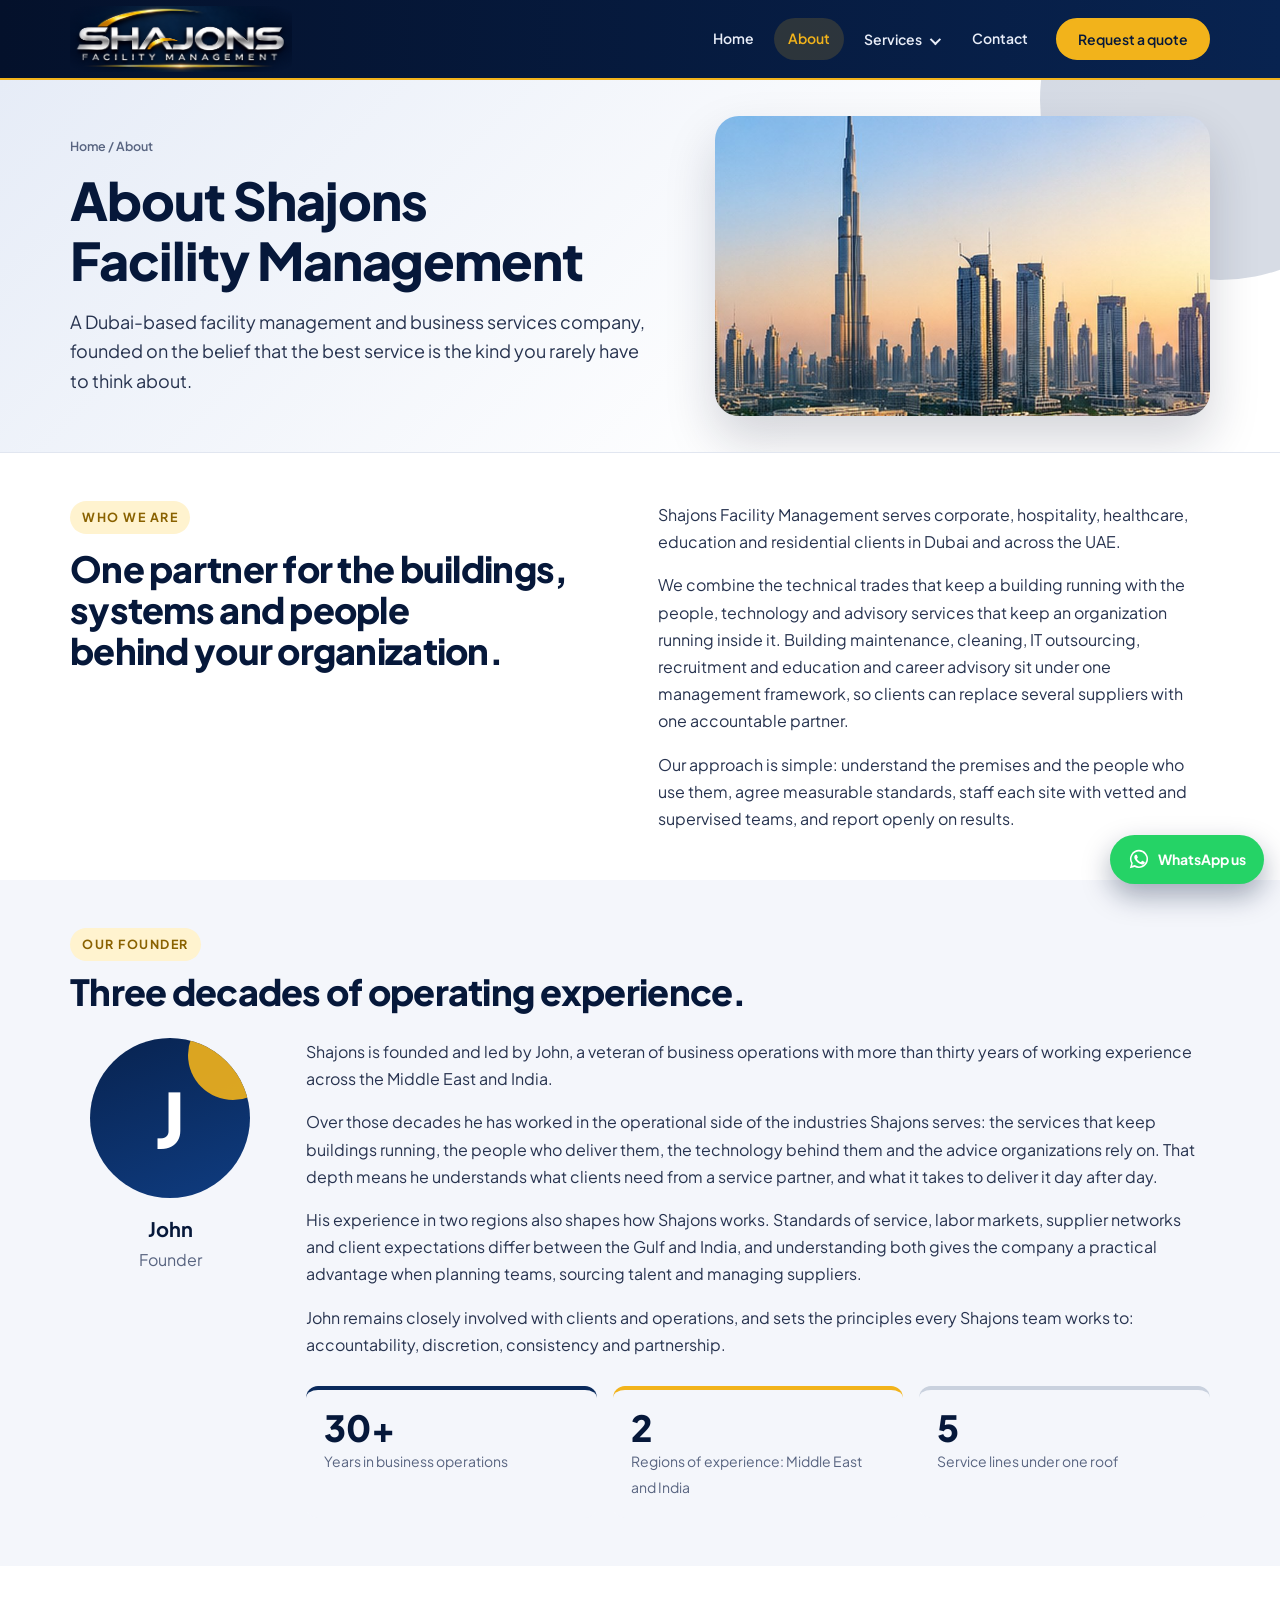
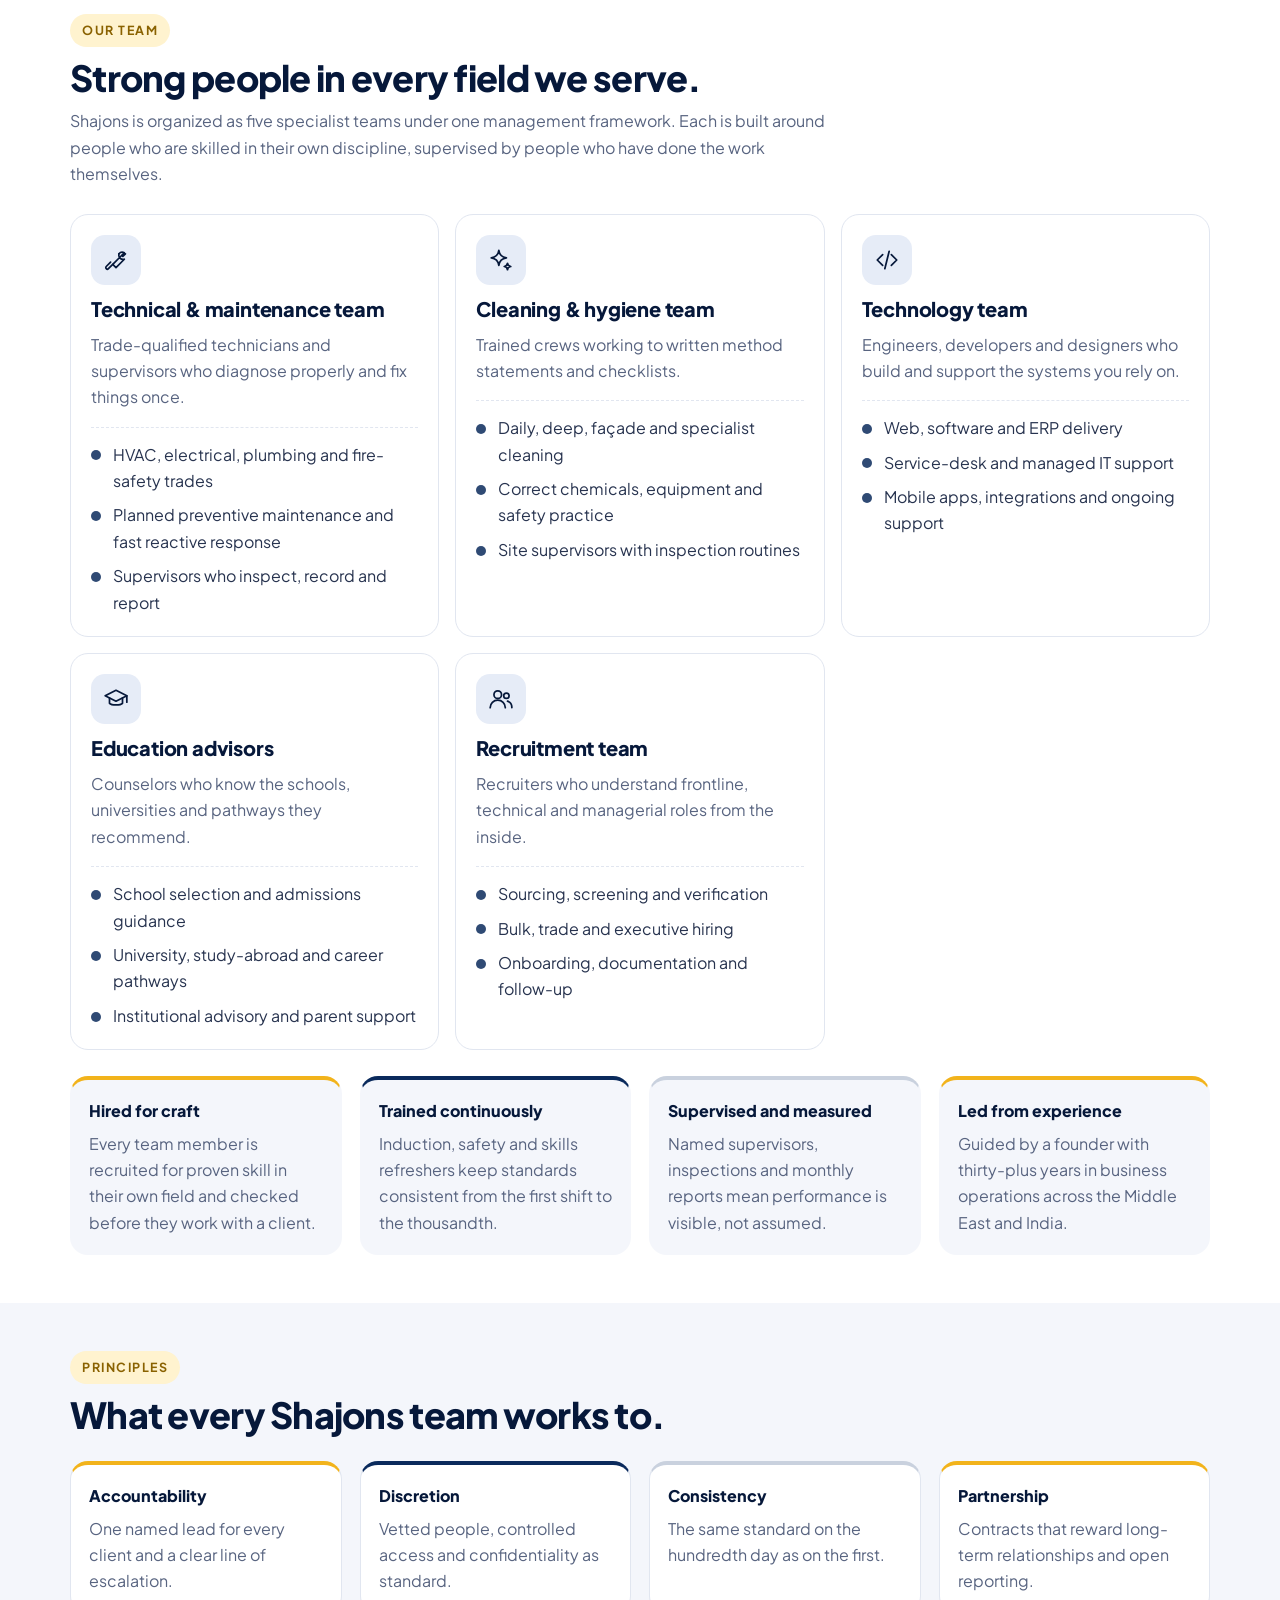
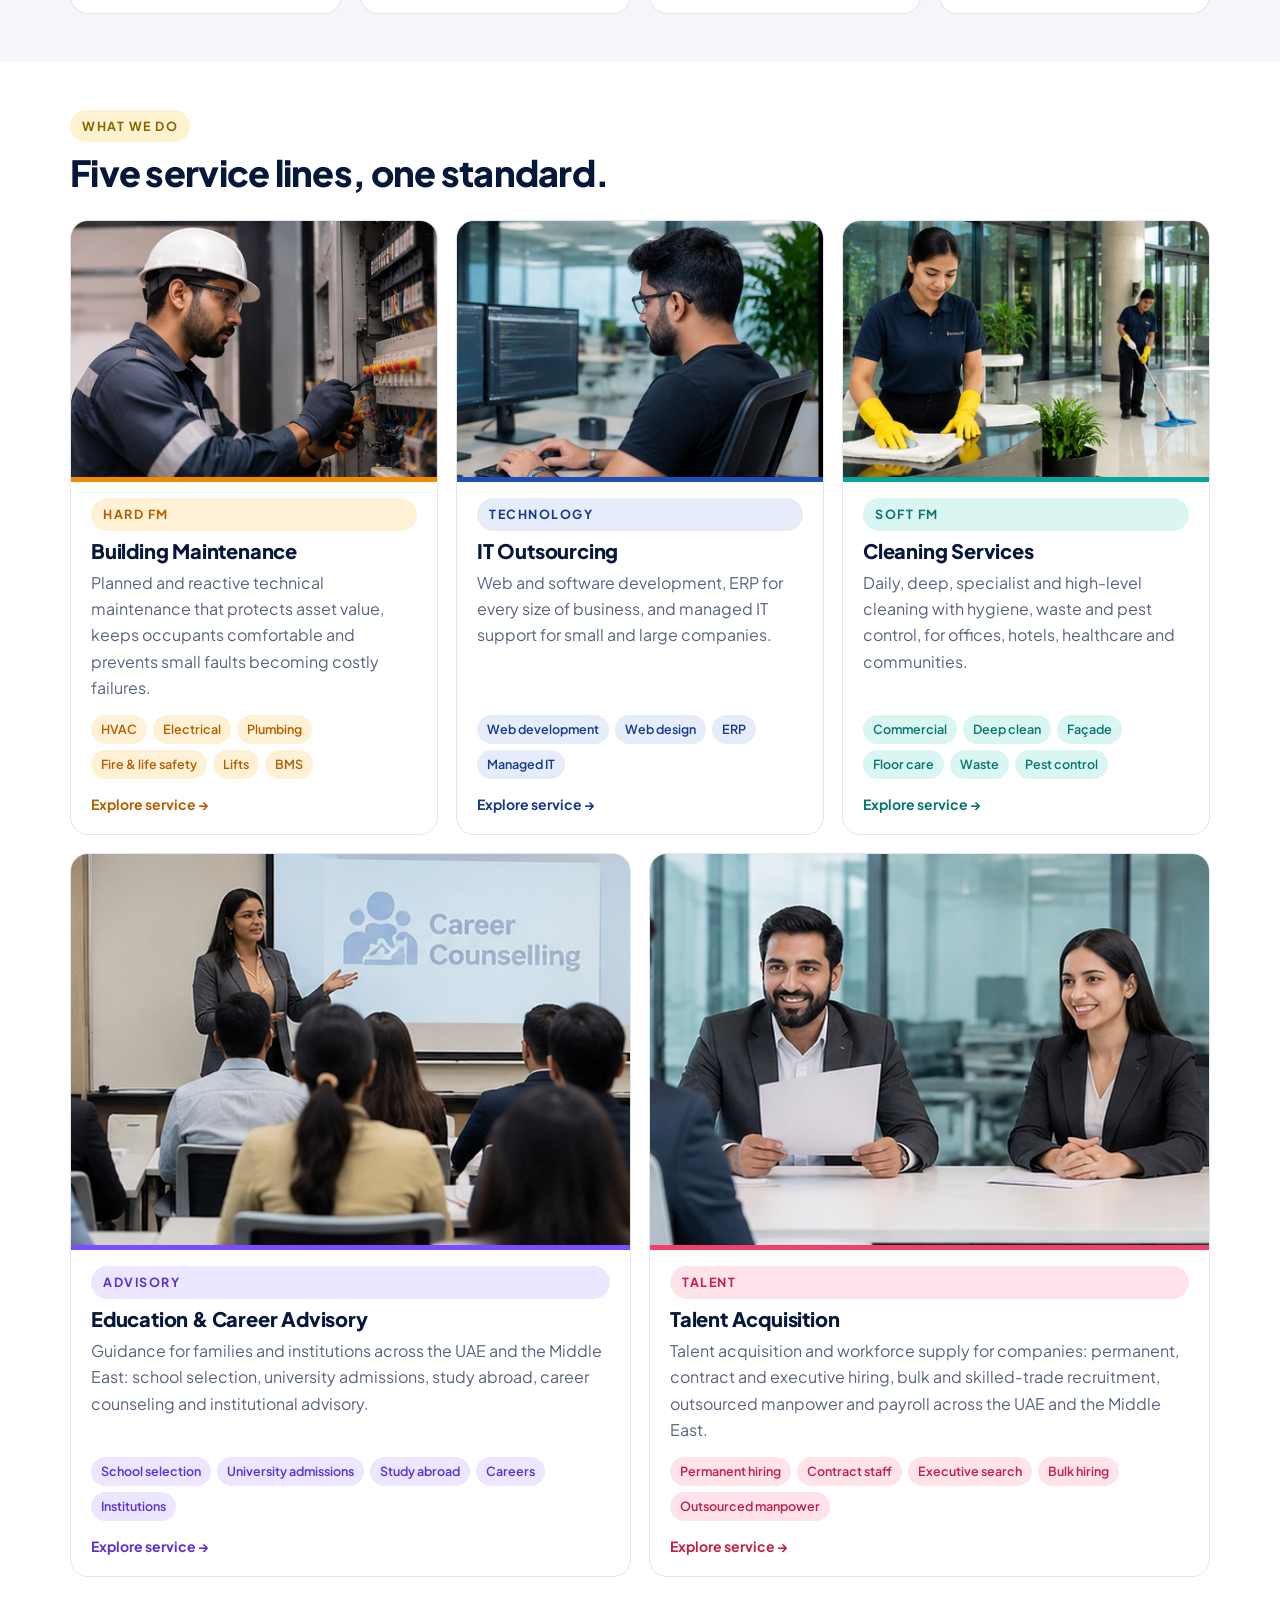
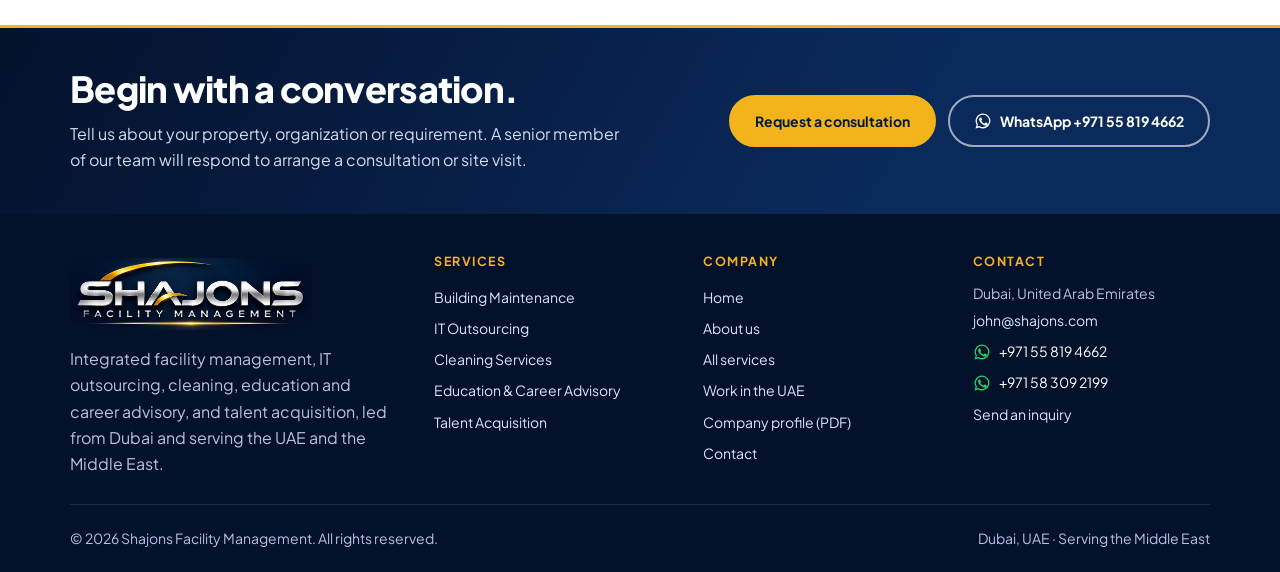
==== commit 09db1208: "Compact spacing, contact email, direct-to-inbox forms with CV attachment Co-Authored-By: Claude Sonn" ====
--- a/about.html
+++ b/about.html
@@ -93,7 +93,7 @@
 <section><div class="wrap"><div class="sec-head"><div class="eyebrow">What we do</div><h2>Five service lines, one standard.</h2></div><div class="svc-grid"><a class="svc-card s-maintenance" href="building-maintenance.html"><img src="img/maintenance.jpg" alt="" width="800" height="560" loading="lazy"><div class="body"><div class="eyebrow">Hard FM</div><h3>Building Maintenance</h3><p>Planned and reactive technical maintenance that protects asset value, keeps occupants comfortable and prevents small faults becoming costly failures.</p><div class="tags"><span>HVAC</span><span>Electrical</span><span>Plumbing</span><span>Fire &amp; life safety</span><span>Lifts</span><span>BMS</span></div><span class="more">Explore service &rarr;</span></div></a><a class="svc-card s-it" href="it-outsourcing.html"><img src="img/it.jpg" alt="" width="800" height="560" loading="lazy"><div class="body"><div class="eyebrow">Technology</div><h3>IT Outsourcing</h3><p>Web and software development, ERP for every size of business, and managed IT support for small and large companies.</p><div class="tags"><span>Web development</span><span>Web design</span><span>ERP</span><span>Managed IT</span></div><span class="more">Explore service &rarr;</span></div></a><a class="svc-card s-cleaning" href="cleaning-services.html"><img src="img/cleaning.jpg" alt="" width="800" height="560" loading="lazy"><div class="body"><div class="eyebrow">Soft FM</div><h3>Cleaning Services</h3><p>Daily, deep, specialist and high-level cleaning with hygiene, waste and pest control, for offices, hotels, healthcare and communities.</p><div class="tags"><span>Commercial</span><span>Deep clean</span><span>Façade</span><span>Floor care</span><span>Waste</span><span>Pest control</span></div><span class="more">Explore service &rarr;</span></div></a><a class="svc-card s-education" href="education-advisory.html"><img src="img/education.jpg" alt="" width="800" height="560" loading="lazy"><div class="body"><div class="eyebrow">Advisory</div><h3>Education &amp; Career Advisory</h3><p>Guidance for families and institutions across the UAE and the Middle East: school selection, university admissions, study abroad, career counseling and institutional advisory.</p><div class="tags"><span>School selection</span><span>University admissions</span><span>Study abroad</span><span>Careers</span><span>Institutions</span></div><span class="more">Explore service &rarr;</span></div></a><a class="svc-card s-recruitment" href="recruitment-services.html"><img src="img/recruitment.jpg" alt="" width="800" height="560" loading="lazy"><div class="body"><div class="eyebrow">Talent</div><h3>Talent Acquisition</h3><p>Talent acquisition and workforce supply for companies: permanent, contract and executive hiring, bulk and skilled-trade recruitment, outsourced manpower and payroll across the UAE and the Middle East.</p><div class="tags"><span>Permanent hiring</span><span>Contract staff</span><span>Executive search</span><span>Bulk hiring</span><span>Outsourced manpower</span></div><span class="more">Explore service &rarr;</span></div></a></div></div></section>
 <div class="ctaband"><div class="wrap"><div><h2>Begin with a conversation.</h2><p>Tell us about your property, organization or requirement. A senior member of our team will respond to arrange a consultation or site visit.</p></div><div class="cta-r"><a class="btn gold" href="contact.html">Request a consultation</a><a class="btn light" href="https://wa.me/971558194662?text=Hello%20Shajons%2C%20I%20would%20like%20to%20make%20an%20inquiry." target="_blank" rel="noopener"><svg aria-hidden="true" focusable="false"><use href="#i-whatsapp"/></svg><span>WhatsApp +971 55 819 4662</span></a></div></div></div>
 </main>
-<footer><div class="wrap"><div class="cols"><div class="about"><a class="brand" href="index.html"><img src="img/logo.png" alt="Shajons Facility Management" width="960" height="286"></a><p>Integrated facility management, IT outsourcing, cleaning, education and career advisory, and talent acquisition, led from Dubai and serving the UAE and the Middle East.</p></div><div><h4>Services</h4><a href="building-maintenance.html">Building Maintenance</a><a href="it-outsourcing.html">IT Outsourcing</a><a href="cleaning-services.html">Cleaning Services</a><a href="education-advisory.html">Education &amp; Career Advisory</a><a href="recruitment-services.html">Talent Acquisition</a></div><div><h4>Company</h4><a href="index.html">Home</a><a href="about.html">About us</a><a href="services.html">All services</a><a href="work-in-uae.html">Work in the UAE</a><a href="Shajons-Company-Profile.pdf" download>Company profile (PDF)</a><a href="contact.html">Contact</a></div><div><h4>Contact</h4><span>Dubai, United Arab Emirates</span><a class="wa-link" href="https://wa.me/971558194662?text=Hello%20Shajons%2C%20I%20would%20like%20to%20make%20an%20inquiry." target="_blank" rel="noopener"><svg aria-hidden="true" focusable="false"><use href="#i-whatsapp"/></svg><span>+971 55 819 4662</span></a><a class="wa-link" href="https://wa.me/971583092199?text=Hello%20Shajons%2C%20I%20would%20like%20to%20make%20an%20inquiry." target="_blank" rel="noopener"><svg aria-hidden="true" focusable="false"><use href="#i-whatsapp"/></svg><span>+971 58 309 2199</span></a><a href="contact.html">Send an inquiry</a></div></div><div class="legal"><span>&copy; <span id="yr">2026</span> Shajons Facility Management. All rights reserved.</span><span>Dubai, UAE &middot; Serving the Middle East</span></div></div></footer>
+<footer><div class="wrap"><div class="cols"><div class="about"><a class="brand" href="index.html"><img src="img/logo.png" alt="Shajons Facility Management" width="960" height="286"></a><p>Integrated facility management, IT outsourcing, cleaning, education and career advisory, and talent acquisition, led from Dubai and serving the UAE and the Middle East.</p></div><div><h4>Services</h4><a href="building-maintenance.html">Building Maintenance</a><a href="it-outsourcing.html">IT Outsourcing</a><a href="cleaning-services.html">Cleaning Services</a><a href="education-advisory.html">Education &amp; Career Advisory</a><a href="recruitment-services.html">Talent Acquisition</a></div><div><h4>Company</h4><a href="index.html">Home</a><a href="about.html">About us</a><a href="services.html">All services</a><a href="work-in-uae.html">Work in the UAE</a><a href="Shajons-Company-Profile.pdf" download>Company profile (PDF)</a><a href="contact.html">Contact</a></div><div><h4>Contact</h4><span>Dubai, United Arab Emirates</span><a href="mailto:john@shajons.com">john@shajons.com</a><a class="wa-link" href="https://wa.me/971558194662?text=Hello%20Shajons%2C%20I%20would%20like%20to%20make%20an%20inquiry." target="_blank" rel="noopener"><svg aria-hidden="true" focusable="false"><use href="#i-whatsapp"/></svg><span>+971 55 819 4662</span></a><a class="wa-link" href="https://wa.me/971583092199?text=Hello%20Shajons%2C%20I%20would%20like%20to%20make%20an%20inquiry." target="_blank" rel="noopener"><svg aria-hidden="true" focusable="false"><use href="#i-whatsapp"/></svg><span>+971 58 309 2199</span></a><a href="contact.html">Send an inquiry</a></div></div><div class="legal"><span>&copy; <span id="yr">2026</span> Shajons Facility Management. All rights reserved.</span><span>Dubai, UAE &middot; Serving the Middle East</span></div></div></footer>
 <a class="fab" href="https://wa.me/971558194662?text=Hello%20Shajons%2C%20I%20would%20like%20to%20make%20an%20inquiry." target="_blank" rel="noopener"><svg aria-hidden="true" focusable="false"><use href="#i-whatsapp"/></svg><span>WhatsApp us</span></a>
 <script src="site.js"></script>
 </body>
--- a/styles.css
+++ b/styles.css
@@ -497,3 +497,31 @@
 .svc-stack svg{width:12px;height:12px}
 .pos-pill{padding:6px 12px!important;font-size:13px!important}
 .pos-pill em{display:none}
+
+/* ===== Compact executive spacing ===== */
+section{padding-block:48px}
+.alt-band section{padding-block:48px}
+section:not(.alt)+section:not(.alt),.alt-band section+section{padding-top:0}
+.sec-head{margin-bottom:26px}
+.sec-head h2{margin:10px 0 10px}
+.hero .wrap{padding-block:48px;gap:40px}
+.pagehead .wrap{padding-block:36px;gap:40px}
+.hero .cta{margin-top:22px}.hero .proof{margin-top:20px}
+.two,.founder,.contact{gap:36px}
+.svc-grid{gap:18px}.cat-grid,.compare,.shots,.dom-grid{gap:16px}
+.cat,.dom,.compare .col{padding:20px}
+.tiles div,.steps li{padding:18px}
+.tab-hero{padding:30px;gap:36px}
+.ctaband{padding-block:40px}
+.gap-top{margin-top:36px}.gap-top-s{margin-top:26px}
+footer{padding-top:40px}footer .cols{padding-bottom:26px;gap:32px}
+form.enq{padding:24px;gap:14px}
+.strip .c{padding:14px 18px}
+@media (max-width:640px){section,.alt-band section{padding-block:36px}.hero .wrap{padding-block:32px}.pagehead .wrap{padding-block:28px}}
+.row{padding-block:20px}
+.row h2{margin:8px 0}
+.row .pic img{max-height:260px;width:100%;object-fit:cover}
+.row .checks{margin:10px 0 14px}
+.svc-card .body{padding:16px 20px 18px;gap:8px}
+.pagehead figure img{max-height:300px;width:100%;object-fit:cover}
+.mb{margin-bottom:8px}
